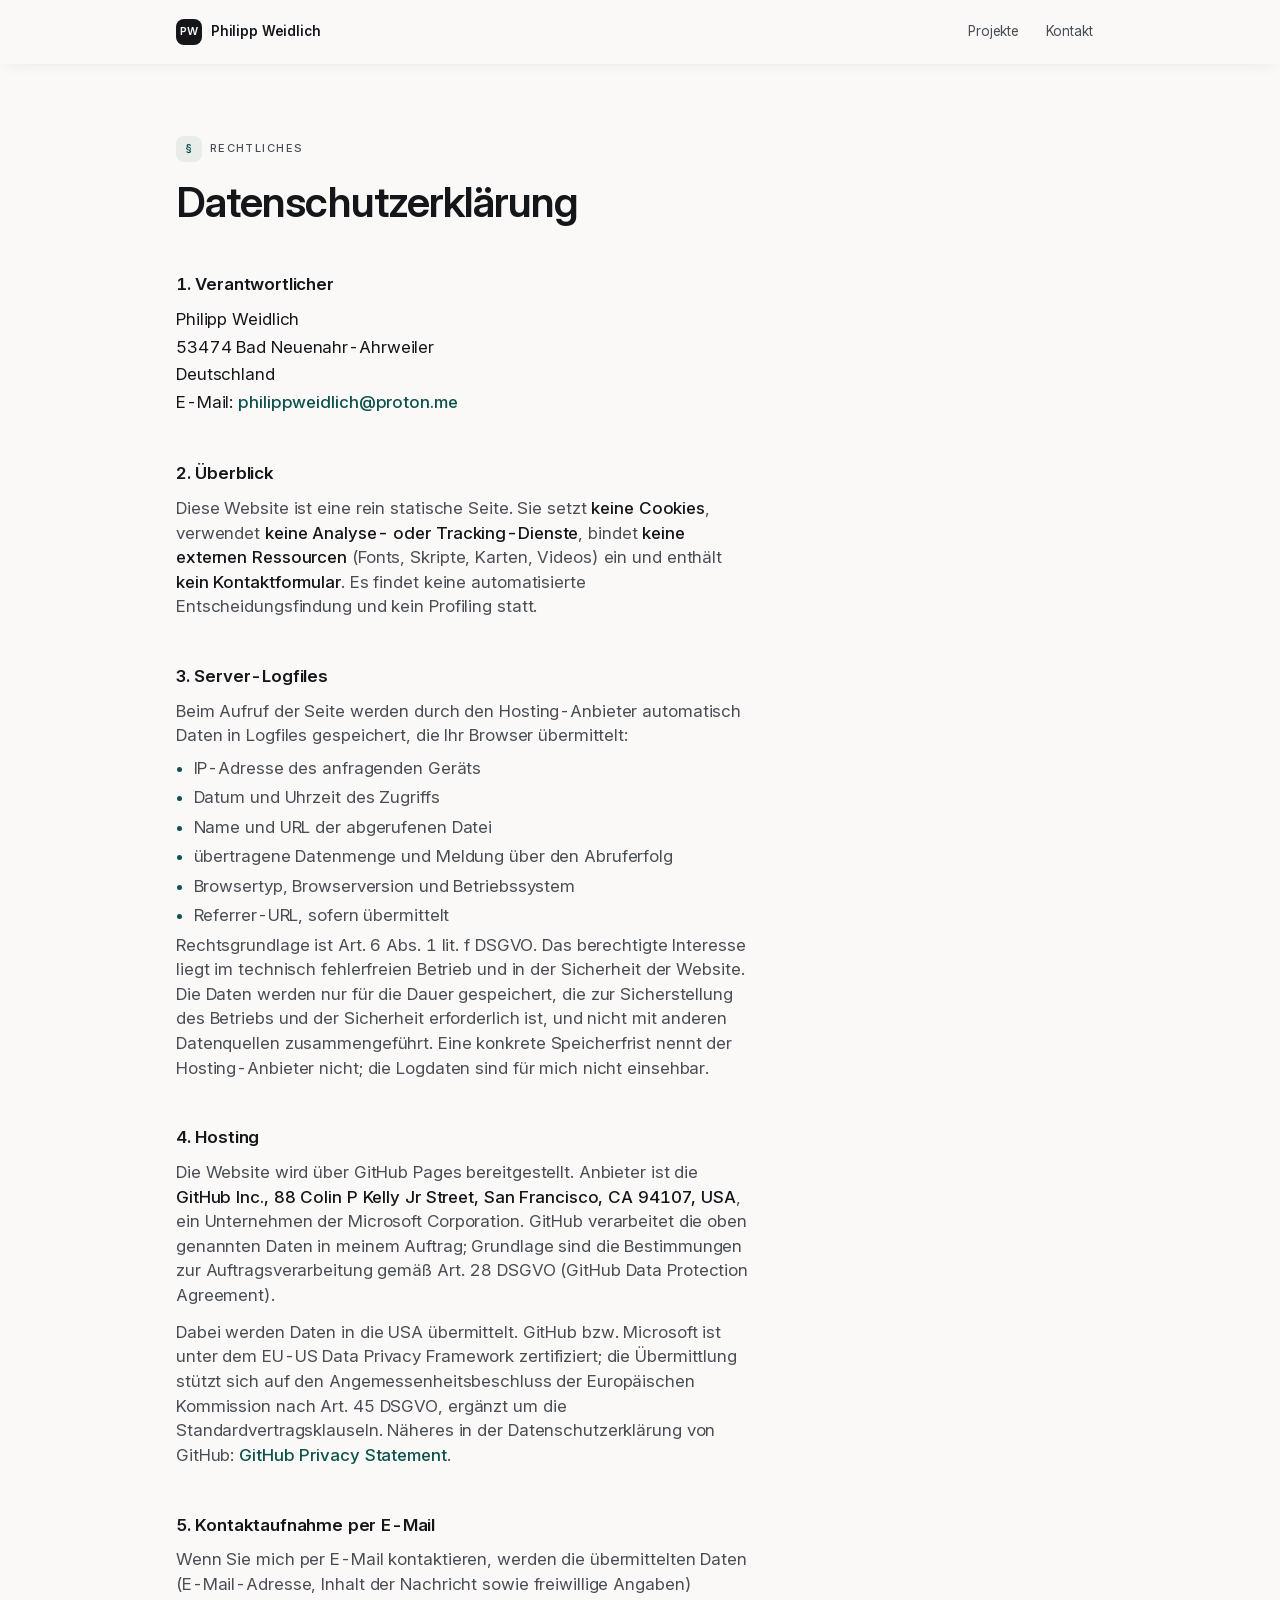
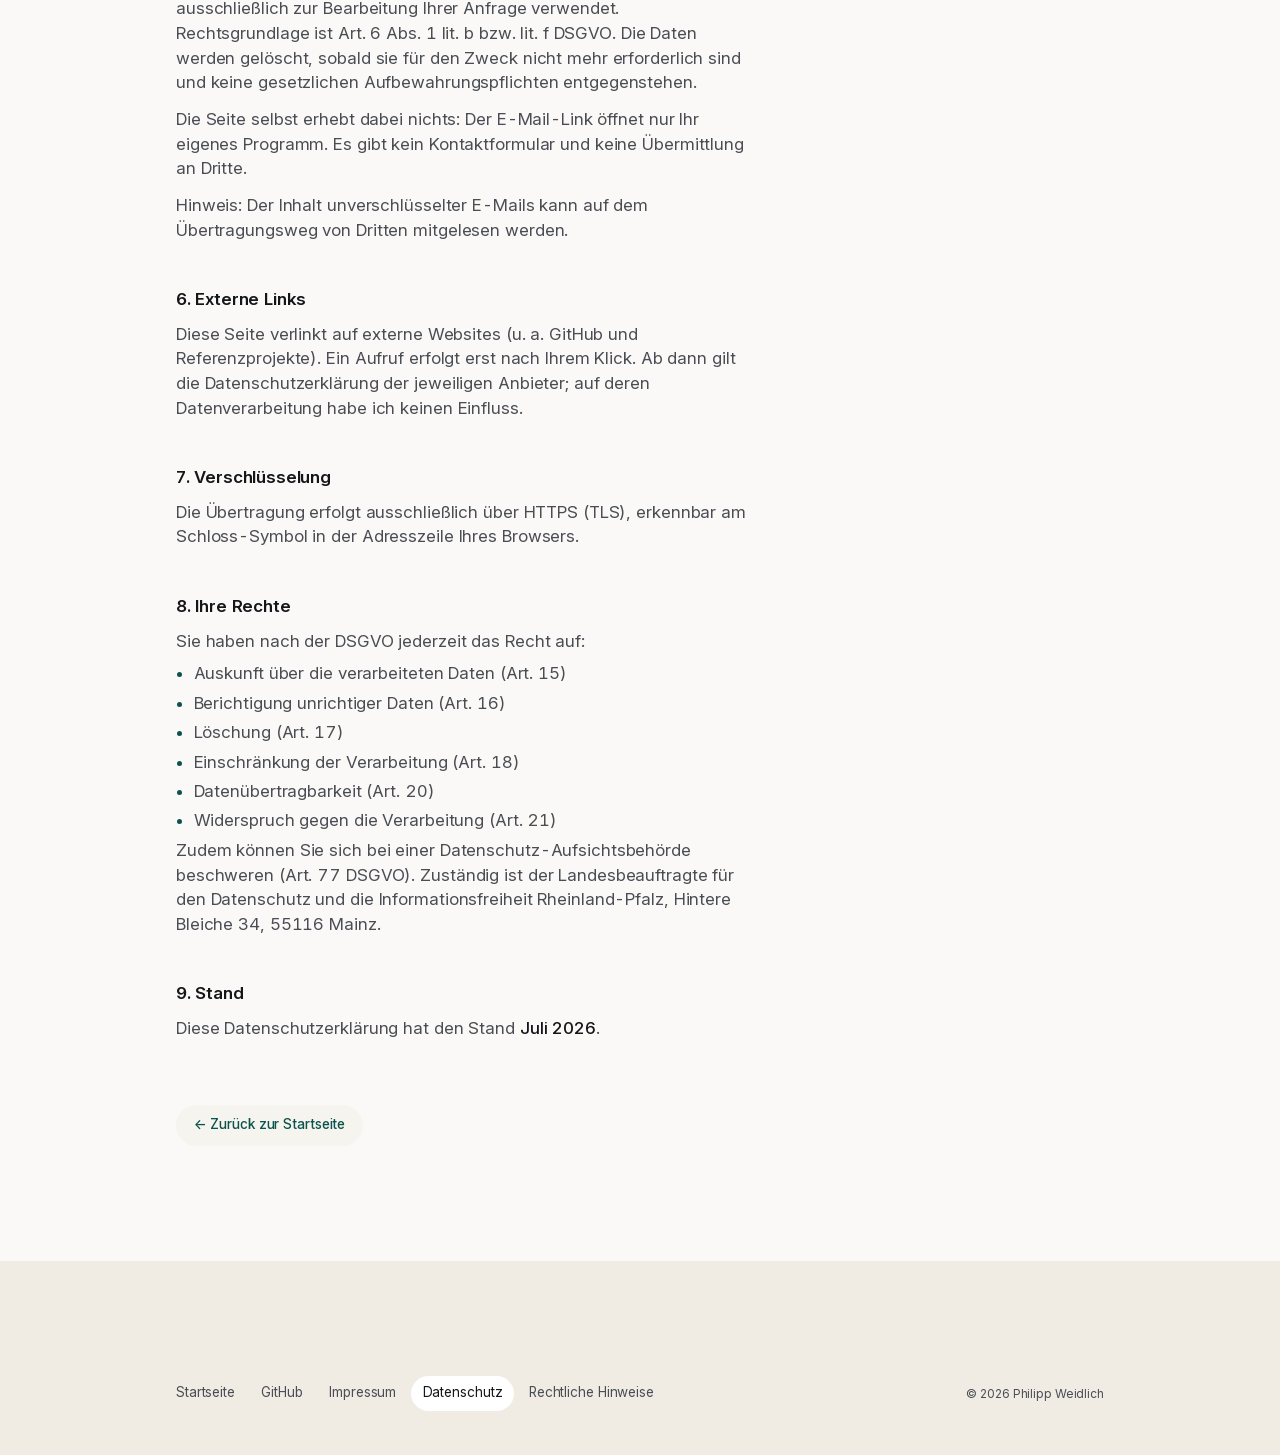
==== datenschutz.html @ 0cdb3930 "Statische Portfolio-Seite philipp-weidlich.de Einzelseite mit Hero, Ueber mich, Referenzen und eigen" ====
<!doctype html>
<html lang="de">
<head>
  <meta charset="utf-8">
  <meta name="viewport" content="width=device-width, initial-scale=1">
  <meta http-equiv="Content-Security-Policy"
        content="default-src 'self'; img-src 'self' data:; style-src 'self'; script-src 'self'; font-src 'self'; connect-src 'none'; object-src 'none'; base-uri 'none'; form-action 'none'; frame-src 'none'; upgrade-insecure-requests">
  <meta name="referrer" content="strict-origin-when-cross-origin">
  <meta name="color-scheme" content="light dark">
  <meta name="robots" content="noindex, follow">
  <meta name="theme-color" content="#faf9f7" media="(prefers-color-scheme: light)">
  <meta name="theme-color" content="#0e0f11" media="(prefers-color-scheme: dark)">
  <title>Datenschutzerklärung – Philipp Weidlich</title>
  <meta name="description" content="Datenschutzerklärung von philipp-weidlich.de – keine Cookies, keine Tracker, keine externen Dienste.">
  <link rel="canonical" href="https://philipp-weidlich.de/datenschutz.html">

  <link rel="icon" href="assets/favicon.ico" sizes="32x32">
  <link rel="icon" href="assets/favicon.svg" type="image/svg+xml">
  <link rel="apple-touch-icon" href="assets/apple-touch-icon.png">
  <link rel="manifest" href="site.webmanifest">

  <link rel="preload" href="assets/fonts/InterVariable.woff2" as="font" type="font/woff2" crossorigin>
  <link rel="stylesheet" href="css/style.css">
</head>

<body>
  <a class="skip-link" href="#inhalt">Zum Inhalt springen</a>

  <header class="site-header is-stuck">
    <div class="container site-header__inner">
      <a class="wordmark" href="index.html">
        <span class="wordmark__mark" aria-hidden="true">PW</span>
        <span>Philipp&nbsp;Weidlich</span>
      </a>
      <nav class="site-nav" aria-label="Hauptnavigation">
        <a href="index.html#projekte">Projekte</a>
        <a class="site-nav__key" href="index.html#kontakt">Kontakt</a>
      </nav>
    </div>
  </header>

  <main class="legal container" id="inhalt">
    <p class="label"><span class="label__num" aria-hidden="true">§</span>Rechtliches</p>
    <h1 class="legal__title">Datenschutzerklärung</h1>

    <div class="legal__body">

      <h2>1. Verantwortlicher</h2>
      <!-- Anschrift identisch zum Impressum halten – sonst widersprechen
           sich die beiden Seiten. -->
      <address>
        Philipp Weidlich<br>
        53474 Bad Neuenahr-Ahrweiler<br>
        Deutschland<br>
        E-Mail: <a href="mailto:philippweidlich@proton.me">philippweidlich@proton.me</a>
      </address>

      <h2>2. Überblick</h2>
      <p>
        Diese Website ist eine rein statische Seite. Sie setzt <strong>keine Cookies</strong>,
        verwendet <strong>keine Analyse- oder Tracking-Dienste</strong>, bindet
        <strong>keine externen Ressourcen</strong> (Fonts, Skripte, Karten, Videos) ein und
        enthält <strong>kein Kontaktformular</strong>. Es findet keine automatisierte
        Entscheidungsfindung und kein Profiling statt.
      </p>

      <h2>3. Server-Logfiles</h2>
      <p>
        Beim Aufruf der Seite werden durch den Hosting-Anbieter automatisch Daten in
        Logfiles gespeichert, die Ihr Browser übermittelt:
      </p>
      <ul>
        <li>IP-Adresse des anfragenden Geräts</li>
        <li>Datum und Uhrzeit des Zugriffs</li>
        <li>Name und URL der abgerufenen Datei</li>
        <li>übertragene Datenmenge und Meldung über den Abruferfolg</li>
        <li>Browsertyp, Browserversion und Betriebssystem</li>
        <li>Referrer-URL, sofern übermittelt</li>
      </ul>
      <p>
        Rechtsgrundlage ist Art. 6 Abs. 1 lit. f DSGVO. Das berechtigte Interesse liegt
        im technisch fehlerfreien Betrieb und in der Sicherheit der Website. Die Daten
        werden nur für die Dauer gespeichert, die zur Sicherstellung des Betriebs und
        der Sicherheit erforderlich ist, und nicht mit anderen Datenquellen
        zusammengeführt. Eine konkrete Speicherfrist nennt der Hosting-Anbieter nicht;
        die Logdaten sind für mich nicht einsehbar.
      </p>

      <h2>4. Hosting</h2>
      <p>
        Die Website wird über GitHub Pages bereitgestellt. Anbieter ist die
        <strong>GitHub Inc., 88 Colin P Kelly Jr Street, San Francisco, CA 94107, USA</strong>,
        ein Unternehmen der Microsoft Corporation. GitHub verarbeitet die oben genannten
        Daten in meinem Auftrag; Grundlage sind die Bestimmungen zur Auftragsverarbeitung
        gemäß Art. 28 DSGVO (GitHub Data Protection Agreement).
      </p>
      <p>
        Dabei werden Daten in die USA übermittelt. GitHub bzw. Microsoft ist unter dem
        EU-US Data Privacy Framework zertifiziert; die Übermittlung stützt sich auf den
        Angemessenheitsbeschluss der Europäischen Kommission nach Art. 45 DSGVO, ergänzt
        um die Standardvertragsklauseln. Näheres in der Datenschutzerklärung von GitHub:
        <a href="https://docs.github.com/site-policy/privacy-policies/github-general-privacy-statement" target="_blank" rel="noopener noreferrer">GitHub Privacy Statement</a>.
      </p>

      <h2>5. Kontaktaufnahme per E-Mail</h2>
      <p>
        Wenn Sie mich per E-Mail kontaktieren, werden die übermittelten Daten
        (E-Mail-Adresse, Inhalt der Nachricht sowie freiwillige Angaben)
        ausschließlich zur Bearbeitung Ihrer Anfrage verwendet. Rechtsgrundlage
        ist Art. 6 Abs. 1 lit. b bzw. lit. f DSGVO. Die Daten werden gelöscht,
        sobald sie für den Zweck nicht mehr erforderlich sind und keine
        gesetzlichen Aufbewahrungspflichten entgegenstehen.
      </p>
      <p>
        Die Seite selbst erhebt dabei nichts: Der E-Mail-Link öffnet nur Ihr
        eigenes Programm. Es gibt kein Kontaktformular und keine Übermittlung
        an Dritte.
      </p>
      <p>
        Hinweis: Der Inhalt unverschlüsselter E-Mails kann auf dem Übertragungsweg
        von Dritten mitgelesen werden.
      </p>

      <h2>6. Externe Links</h2>
      <p>
        Diese Seite verlinkt auf externe Websites (u. a. GitHub und Referenzprojekte).
        Ein Aufruf erfolgt erst nach Ihrem Klick. Ab dann gilt die Datenschutzerklärung
        der jeweiligen Anbieter; auf deren Datenverarbeitung habe ich keinen Einfluss.
      </p>

      <h2>7. Verschlüsselung</h2>
      <p>
        Die Übertragung erfolgt ausschließlich über HTTPS (TLS), erkennbar am
        Schloss-Symbol in der Adresszeile Ihres Browsers.
      </p>

      <h2>8. Ihre Rechte</h2>
      <p>Sie haben nach der DSGVO jederzeit das Recht auf:</p>
      <ul>
        <li>Auskunft über die verarbeiteten Daten (Art. 15)</li>
        <li>Berichtigung unrichtiger Daten (Art. 16)</li>
        <li>Löschung (Art. 17)</li>
        <li>Einschränkung der Verarbeitung (Art. 18)</li>
        <li>Datenübertragbarkeit (Art. 20)</li>
        <li>Widerspruch gegen die Verarbeitung (Art. 21)</li>
      </ul>
      <p>
        Zudem können Sie sich bei einer Datenschutz-Aufsichtsbehörde beschweren
        (Art. 77 DSGVO). Zuständig ist der Landesbeauftragte für den Datenschutz
        und die Informationsfreiheit Rheinland-Pfalz, Hintere Bleiche 34,
        55116 Mainz.
      </p>

      <h2>9. Stand</h2>
      <!-- Bei inhaltlichen Änderungen dieser Erklärung mit aktualisieren. -->
      <p>Diese Datenschutzerklärung hat den Stand <strong>Juli 2026</strong>.</p>

      <a class="back-link" href="index.html">&larr; Zurück zur Startseite</a>
    </div>
  </main>

  <footer class="site-footer">
    <div class="container site-footer__inner">
      <div class="site-footer__bottom">
        <nav class="site-footer__links" aria-label="Footer-Navigation">
          <a href="index.html">Startseite</a>
          <a href="https://github.com/philippweidlich" target="_blank" rel="noopener noreferrer">
            GitHub<span class="vh"> (öffnet in neuem Tab)</span>
          </a>
          <a href="impressum.html">Impressum</a>
          <a href="datenschutz.html" aria-current="page">Datenschutz</a>
          <a href="rechtliche-hinweise.html">Rechtliche Hinweise</a>
        </nav>
        <p class="site-footer__legal">© <span data-year>2026</span> Philipp Weidlich</p>
      </div>
    </div>
  </footer>

  <script src="js/main.js" defer></script>
</body>
</html>
---- css/style.css ----
/* ============================================================
   Philipp Weidlich – philipp-weidlich.de
   Statisches Stylesheet, mobile-first, keine externen Quellen.

   Gestaltungsprinzip: STRUKTUR ÜBER FLÄCHEN.
   Keine Trennlinien, keine Rahmen. Gliederung entsteht durch
   sanft abgesetzte Flächen, weiche Schatten und Weißraum.
   Der Akzentton wird nur punktuell gesetzt.

   Ausnahme: Fokus-Ringe. Die sind Barrierefreiheit, keine Deko.

   Aufbau: 1 Schrift · 2 Tokens · 3 Reset · 4 Raster · 5 Typo
           6 Komponenten · 7 Sektionen · 8 Hero-Varianten
           9 Animation · 10 Rechtstexte · 11 A11y/Druck
   ============================================================ */


/* --- 1 Schrift ------------------------------------------------ */

/* Variable Schrift, selbst gehostet (kein CDN, kein Tracking).
   Fehlt die Datei, greift lautlos der Fallback unten.
   Lizenz: assets/fonts/LICENSE-Inter.txt (SIL OFL 1.1) */
@font-face {
  font-family: "Site Sans";
  src: url("../assets/fonts/InterVariable.woff2") format("woff2");
  font-weight: 100 900;
  font-style: normal;
  font-display: swap;
}

/* Metrisch angeglichener Fallback – verhindert den Layout-Sprung (CLS)
   in den Millisekunden, bevor die Webfont-Datei da ist.

   Die drei Override-Werte entsprechen den Inter-Metriken und halten die
   Zeilenhöhe konstant; sie allein beseitigen die vertikale Verschiebung.
   size-adjust wirkt nur auf die Breite: 105.5 % bringt Segoe UI auf
   Inters Laufweite (gemessen: 0,2 % Restabweichung), damit der Text beim
   Wechsel nicht anders umbricht.

   Bei einem Schriftwechsel neu ausmessen, nicht schätzen. */
@font-face {
  font-family: "Site Sans Fallback";
  src: local("Segoe UI"), local("Helvetica Neue"), local("Arial"), local("Roboto");
  size-adjust: 105.5%;
  ascent-override: 96.9%;
  descent-override: 24.1%;
  line-gap-override: 0%;
}


/* --- 2 Design-Tokens ----------------------------------------- */
:root {
  /* Flächen-Staffelung: von der Seite (hell) über das Band (getönt)
     bis zur Karte (weiß). Diese drei Ebenen ersetzen alle Linien. */
  --bg:        #faf9f7;          /* Seite                        */
  --bg-panel:  #f3f0ea;          /* abgesetztes Band (Sektion)   */
  --bg-footer: #f0ece4;          /* Footer – eine Stufe tiefer   */
  --bg-tile:   #f6f4ef;          /* Kachel auf heller Seite      */
  --bg-elev:   #ffffff;          /* Karte, oberste Ebene         */

  /* Tönung der hervorgehobenen Karte. Bewusst schwächer als
     --accent-soft: auf der Karte steht Fließtext, der >= 7:1 halten muss. */
  --tint-current: rgba(13, 82, 76, 0.06);

  --text:       #14161a;
  --text-muted: #4a4e54;         /* >= 7:1 auf allen vier Flächen (AAA) */

  /* Der eine Akzentton – gedecktes Petrol, in genau vier Rollen:
     Nummern-Chips · Rollen-Labels · Hover · Fokus */
  /* 7 % Tönung ist der stärkste Wert, bei dem Akzenttext auf der
     getönten Fläche noch >= 7:1 erreicht (AAA). Nicht erhöhen. */
  --accent:      #0d524c;
  --accent-soft: rgba(13, 82, 76, 0.07);

  /* Weiche, tief ansetzende Schatten – sie übernehmen die Abgrenzung,
     die vorher Rahmen geleistet haben. */
  --shadow-card: 0 1px 2px rgba(20, 22, 26, 0.035),
                 0 8px 20px -12px rgba(20, 22, 26, 0.10);
  --shadow-lift: 0 2px 4px rgba(20, 22, 26, 0.04),
                 0 18px 38px -18px rgba(20, 22, 26, 0.18);
  --shadow-soft: 0 1px 2px rgba(20, 22, 26, 0.03);
  /* Im Dunkelmodus tragen Schatten nicht – dort definiert ein
     unsichtbar leiser Innenring die Kante. Wird unten gesetzt. */
  --edge: 0 0 0 0 transparent;

  /* Schrift */
  --font-sans: "Site Sans", "Site Sans Fallback", ui-sans-serif, system-ui,
               -apple-system, "Segoe UI", Roboto, Helvetica, Arial, sans-serif;

  /* Typo-Skala – modular (~1.25), Display per clamp() flüssig */
  --fs-2xs:  0.6875rem;
  --fs-xs:   0.75rem;
  --fs-sm:   0.8438rem;
  --fs-base: clamp(1rem, 0.97rem + 0.14vw, 1.0625rem);
  --fs-md:   clamp(1.0625rem, 1.02rem + 0.22vw, 1.1875rem);
  --fs-lg:   clamp(1.1875rem, 1.12rem + 0.34vw, 1.375rem);
  --fs-xl:   clamp(1.375rem, 1.24rem + 0.68vw, 1.75rem);
  --fs-2xl:  clamp(1.75rem, 1.44rem + 1.55vw, 2.625rem);
  --fs-3xl:  clamp(2.5rem, 1.42rem + 5.4vw, 5rem);

  /* Zeilenhöhen – je größer der Grad, desto enger */
  --lh-display: 1.0;
  --lh-title:   1.16;
  --lh-lead:    1.45;
  --lh-body:    1.62;
  --lh-tight:   1.4;

  /* Laufweite – optischer Ausgleich für große Grade */
  --ls-display: -0.035em;
  --ls-title:   -0.022em;
  --ls-label:    0.13em;

  /* Abstandsskala (4px-Raster) */
  --space-1: 0.25rem;
  --space-2: 0.5rem;
  --space-3: 0.75rem;
  --space-4: 1rem;
  --space-5: 1.5rem;
  --space-6: 2rem;
  --space-7: 2.75rem;
  --space-8: 4rem;
  --space-9: 6rem;

  /* Raster */
  --measure: 64rem;
  --measure-text: 36rem;
  --gutter: clamp(1.25rem, 4.5vw, 3rem);
  --rail: 9.5rem;
  --section-gap: clamp(4rem, 9vw, 7.5rem);
  --radius-sm: 8px;
  --radius: 12px;
  --radius-lg: 18px;

  /* Bewegung – eine Kurve für alles */
  --ease: cubic-bezier(0.22, 0.7, 0.2, 1);
  --dur-fast: 0.18s;
  --dur: 0.28s;
  --dur-slow: 0.7s;
}

/* Dunkelmodus: gleiche Flächen-Logik, nur invertiert gestaffelt.
   Statt Schatten definiert ein sehr leiser Innenring die Kanten –
   Schatten sind auf dunklem Grund praktisch unsichtbar. */
@media (prefers-color-scheme: dark) {
  :root {
    --bg:        #0e0f11;
    --bg-panel:  #14161a;
    --bg-footer: #181b1f;
    --bg-tile:   #171a1e;
    --bg-elev:   #1a1d21;

    /* Im Dunkelmodus hellt die Tönung die Karte auf, statt sie
       abzudunkeln. Gemessenes Maximum für 7:1 beim gedämpften Text
       sind 3 % – die Karte bleibt sichtbar abgesetzt. Nicht erhöhen. */
    --tint-current: rgba(116, 214, 202, 0.03);

    --text:       #eceae5;
    --text-muted: #a9adb3;

    --accent:      #74d6ca;
    --accent-soft: rgba(116, 214, 202, 0.12);

    --edge: inset 0 0 0 1px rgba(255, 255, 255, 0.045);
    --shadow-card: var(--edge);
    --shadow-lift: var(--edge), 0 20px 44px -20px rgba(0, 0, 0, 0.75);
    --shadow-soft: none;
  }
}


/* --- 3 Reset / Basis ----------------------------------------- */
*, *::before, *::after { box-sizing: border-box; }

html {
  -webkit-text-size-adjust: 100%;
  scroll-behavior: smooth;
  scroll-padding-top: 5.5rem;
}

body {
  margin: 0;
  background: var(--bg);
  color: var(--text);
  font-family: var(--font-sans);
  font-size: var(--fs-base);
  line-height: var(--lh-body);
  font-weight: 400;
  letter-spacing: -0.006em;
  font-synthesis-weight: none;
  -webkit-font-smoothing: antialiased;
  text-rendering: optimizeLegibility;
  font-variant-numeric: tabular-nums;
}

img, svg { max-width: 100%; height: auto; }
ul, dl, dd { margin: 0; padding: 0; }
ul { list-style: none; }
p { margin: 0; }
::selection { background: var(--accent-soft); }

/* Links tragen keine Unterstreichung mehr – ihre Erkennbarkeit
   kommt aus Position, Gewicht und Hover-Fläche. */
a {
  color: inherit;
  text-decoration: none;
  transition: color var(--dur-fast) var(--ease),
              background-color var(--dur-fast) var(--ease);
}

/* Fokus: bleibt ein Ring. Barrierefreiheit vor Optik. */
:focus-visible {
  outline: 2px solid var(--accent);
  outline-offset: 3px;
  border-radius: 6px;
}
:focus:not(:focus-visible) { outline: none; }

/* Nur für Screenreader */
.vh {
  position: absolute;
  width: 1px; height: 1px;
  margin: -1px; padding: 0;
  overflow: hidden;
  clip-path: inset(50%);
  white-space: nowrap;
  border: 0;
}

.skip-link {
  position: absolute;
  left: var(--space-3);
  top: -4rem;
  z-index: 100;
  padding: 0.65rem 1.1rem;
  background: var(--text);
  color: var(--bg);
  border-radius: var(--radius-sm);
  font-size: var(--fs-sm);
  font-weight: 500;
  transition: top var(--dur) var(--ease);
}
.skip-link:focus-visible { top: var(--space-3); }


/* --- 4 Raster ------------------------------------------------ */
.container {
  width: 100%;
  max-width: var(--measure);
  margin-inline: auto;
  padding-inline: var(--gutter);
}

.section {
  position: relative;
  padding-block: var(--section-gap);
}

/* Abgesetztes Band: übernimmt die Gliederung, die vorher die
   Trennlinien geleistet haben. Wechselt sich mit der Seitenfläche ab. */
.section--panel { background: var(--bg-panel); }

/* Messpunkt für die Kopfzeile (js/main.js) – ohne Layout-Einfluss */
#top-sentinel {
  position: absolute;
  top: 0; left: 0;
  width: 1px; height: 1px;
}


/* --- 5 Typografie -------------------------------------------- */

/* Labels: gesperrte Versalien, klein, ruhig */
.label {
  display: flex;
  align-items: center;
  gap: 0.7em;
  margin: 0;
  font-size: var(--fs-2xs);
  font-weight: 500;
  line-height: var(--lh-tight);
  letter-spacing: var(--ls-label);
  text-transform: uppercase;
  color: var(--text-muted);
}

/* Sektionsnummer als kleine getönte Kachel statt Linie/Ziffer */
.label__num {
  display: grid;
  place-items: center;
  flex: none;
  width: 1.625rem;
  height: 1.625rem;
  border-radius: var(--radius-sm);
  background: var(--accent-soft);
  color: var(--accent);
  font-size: var(--fs-2xs);
  font-weight: 600;
  letter-spacing: 0.02em;
  font-feature-settings: "tnum" 1;
}

/* Sektionskopf: Nummernspur links, Titel rechts (ab Desktop) */
.section__head {
  display: grid;
  gap: var(--space-4);
  margin-bottom: var(--space-7);
}
@media (min-width: 60rem) {
  .section__head {
    grid-template-columns: var(--rail) minmax(0, 1fr);
    gap: 0 var(--space-6);
    align-items: start;
  }
  /* Nummer über den Text statt daneben: in der schmalen Spur bliebe
     sonst zu wenig Platz und längere Labels brechen mitten im Wort um. */
  .section__head .label {
    grid-row: span 2;
    flex-direction: column;
    align-items: flex-start;
    gap: 0.7rem;
    padding-top: 0.3rem;
  }
}

.section__title {
  margin: 0;
  max-width: 32ch;
  font-size: var(--fs-2xl);
  font-weight: 600;
  line-height: var(--lh-title);
  letter-spacing: var(--ls-title);
  text-wrap: balance;
}

.section__intro {
  margin-top: var(--space-4);
  max-width: var(--measure-text);
  color: var(--text-muted);
  font-size: var(--fs-base);
  line-height: var(--lh-lead);
}

/* Inhalt richtet sich ab Desktop an der Titelspalte aus */
.section__body { max-width: var(--measure-text); }
@media (min-width: 60rem) {
  .section__body { margin-left: calc(var(--rail) + var(--space-6)); }
  /* wide: an der Titelspalte ausgerichtet, aber ohne Lesebreite */
  .section__body--wide { max-width: none; }
  /* full: volle Containerbreite – für Kachel- und Kartenraster,
     damit drei bzw. vier Elemente sauber in eine Reihe passen */
  .section__body--full { max-width: none; margin-left: 0; }
}
.section__body + .section__body { margin-top: var(--space-6); }

/* Fließtext */
.prose p {
  color: var(--text-muted);
  font-size: var(--fs-md);
  line-height: var(--lh-lead);
  text-wrap: pretty;
}
.prose p + p { margin-top: var(--space-4); }
.prose strong { color: var(--text); font-weight: 500; }

/* Link mitten im Fließtext. Farbe allein reicht zur Erkennbarkeit nicht
   aus (WCAG 1.4.1) – statt einer Unterstreichung markiert ihn hier eine
   leicht getönte Fläche. Passt zur Flächen-Logik und ist eindeutig. */
.textlink {
  padding: 0.08em 0.34em;
  margin-inline: -0.06em;
  border-radius: 5px;
  background: var(--accent-soft);
  color: var(--accent);
  font-weight: 500;
  transition: background-color var(--dur-fast) var(--ease);
}
.textlink:hover { background: var(--bg-tile); }

/* Externe-Link-Pfeil */
.icon {
  width: 0.7em;
  height: 0.7em;
  flex: none;
  margin-left: 0.45em;
  opacity: 0.5;
  transition: opacity var(--dur) var(--ease), transform var(--dur) var(--ease);
}


/* --- 6 Komponenten ------------------------------------------- */

/* 6.1 Kopfzeile – kein Rahmen, nur ein weicher Schatten beim Scrollen */
.site-header {
  position: sticky;
  top: 0;
  z-index: 50;
  background: var(--bg);                                    /* Fallback */
  background: color-mix(in srgb, var(--bg) 84%, transparent);
  backdrop-filter: saturate(150%) blur(12px);
  transition: box-shadow var(--dur) var(--ease),
              background-color var(--dur) var(--ease);
}
.site-header.is-stuck {
  background: color-mix(in srgb, var(--bg) 92%, transparent);
  box-shadow: 0 1px 20px -8px rgba(20, 22, 26, 0.16);
}
@media (prefers-color-scheme: dark) {
  .site-header.is-stuck { box-shadow: 0 8px 24px -16px rgba(0, 0, 0, 0.9); }
}

.site-header__inner {
  display: flex;
  align-items: center;
  justify-content: space-between;
  gap: var(--space-5);
  min-height: 4rem;
}

.wordmark {
  display: inline-flex;
  align-items: center;
  gap: 0.55rem;
  font-size: var(--fs-sm);
  font-weight: 600;
  letter-spacing: -0.01em;
}
/* Monogramm als gefüllte Kachel (vorher: Rahmen) */
.wordmark__mark {
  display: grid;
  place-items: center;
  width: 1.625rem;
  height: 1.625rem;
  border-radius: var(--radius-sm);
  background: var(--text);
  color: var(--bg);
  font-size: var(--fs-2xs);
  font-weight: 600;
  letter-spacing: 0.02em;
  transition: background-color var(--dur) var(--ease);
}
.wordmark:hover .wordmark__mark { background: var(--accent); }

.site-nav {
  display: flex;
  align-items: center;
  gap: var(--space-1);
  font-size: var(--fs-sm);
  color: var(--text-muted);
}
/* Hover ist eine weiche Fläche, keine Unterstreichung */
.site-nav a {
  padding: 0.4rem 0.7rem;
  border-radius: 999px;
}
.site-nav a:hover { color: var(--text); background: var(--bg-tile); }

/* Sehr schmale Displays: nur der wichtigste Link bleibt (kein Burger-JS) */
@media (max-width: 26rem) {
  .site-nav a:not(.site-nav__key) { display: none; }
  .site-nav a.site-nav__key { background: var(--bg-tile); color: var(--text); }
}

/* 6.2 Buttons – beide gefüllt, keine Konturen */
.btn {
  display: inline-flex;
  align-items: center;
  gap: 0.5rem;
  min-height: 2.875rem;                  /* >= 44px Touch-Ziel */
  padding: 0.7rem 1.4rem;
  border: 0;
  border-radius: 999px;
  font-size: var(--fs-sm);
  font-weight: 500;
  letter-spacing: 0.004em;
  white-space: nowrap;
  transition: background-color var(--dur) var(--ease),
              color var(--dur) var(--ease),
              box-shadow var(--dur) var(--ease),
              transform var(--dur) var(--ease);
}
.btn .icon { margin-left: 0; opacity: 0.55; }
.btn:hover .icon { opacity: 0.9; transform: translate(1px, -1px); }

.btn--primary {
  background: var(--text);
  color: var(--bg);
  box-shadow: var(--shadow-card);
}
.btn--primary:hover { background: var(--accent); box-shadow: var(--shadow-lift); }

.btn--ghost {
  background: var(--bg-tile);
  color: var(--text);
  box-shadow: var(--shadow-soft);
}
/* Hover geht auf eine TIEFERE neutrale Fläche – eine Akzenttönung
   würde heller wirken als der Ruhezustand. */
.btn--ghost:hover { background: var(--bg-panel); color: var(--accent); }

/* Auf getönten Bändern braucht der leise Button mehr Substanz */
.section--panel .btn--ghost,
.site-footer .btn--ghost { background: var(--bg-elev); }
.section--panel .btn--ghost:hover,
.site-footer .btn--ghost:hover { background: var(--bg-tile); }

@media (prefers-reduced-motion: no-preference) {
  .btn:hover { transform: translateY(-1px); }
}

/* 6.3 Karten – reine Flächen, Abgrenzung über Schatten */
/* Spaltenzahl bewusst explizit statt auto-fit: bei drei Karten würde
   auto-fit je nach Breite eine angebrochene Reihe (2+1) erzeugen. */
.cards {
  display: grid;
  gap: var(--space-4);
  grid-template-columns: 1fr;
}
@media (min-width: 34rem) { .cards { grid-template-columns: repeat(2, minmax(0, 1fr)); } }
@media (min-width: 52rem) { .cards { grid-template-columns: repeat(3, minmax(0, 1fr)); } }

/* Angebrochene letzte Reihe vermeiden – das Raster passt sich der
   Kartenzahl an, damit später hinzugefügte Karten nicht auffallen.

   Zwei Spalten: steht die letzte Karte allein (ungerade Anzahl),
   nimmt sie die volle Breite. Gilt für 3, 5, 7 … Karten. */
@media (min-width: 34rem) and (max-width: 51.999rem) {
  .cards > .card:last-child:nth-child(odd) { grid-column: 1 / -1; }
}

/* Drei Spalten: bei genau vier Karten wäre die Reihe 3+1 – dann lieber
   2x2. :has() zählt hier die Karten; fehlt die Unterstützung, bleibt es
   bei drei Spalten (unschön, aber nicht kaputt). */
@media (min-width: 52rem) {
  .cards:has(> .card:nth-child(4):last-child) {
    grid-template-columns: repeat(2, minmax(0, 1fr));
  }
  /* Fünf Karten: die letzte füllt die Restbreite der zweiten Reihe */
  .cards:has(> .card:nth-child(5):last-child) > .card:last-child {
    grid-column: span 2;
  }
}

/* Referenzen-Raster: die hervorgehobene Karte steht oben allein über
   die volle Breite, darunter laufen immer zwei pro Reihe.
   Wächst mit jeder weiteren Karte, ohne dass hier etwas anzupassen ist. */
.cards--featured { grid-template-columns: 1fr; }
@media (min-width: 34rem) {
  .cards--featured { grid-template-columns: repeat(2, minmax(0, 1fr)); }
  .cards--featured > .card--current { grid-column: 1 / -1; }
  /* Bleibt unten eine Karte allein übrig, nimmt sie die volle Breite.
     Geprüft wird "gerade", weil die erste Karte eine ganze Reihe belegt. */
  .cards--featured > .card:last-child:nth-child(even) { grid-column: 1 / -1; }
}
/* Auch auf breiten Displays bei zwei Spalten bleiben – nicht drei.
   Die Zähl-Regeln des allgemeinen Rasters werden hier bewusst
   zurückgenommen: sie gehen von einer Reihe ohne Vollbreiten-Karte aus
   und würden die letzte Karte fälschlich alleine stellen. */
@media (min-width: 52rem) {
  .cards--featured,
  .cards--featured:has(> .card:nth-child(4):last-child) {
    grid-template-columns: repeat(2, minmax(0, 1fr));
  }
  .cards--featured:has(> .card:nth-child(5):last-child) > .card:last-child {
    grid-column: auto;
  }
}
.cards--single,
.cards--single:is(.cards) { grid-template-columns: 1fr; }

.card {
  position: relative;
  display: flex;
  flex-direction: column;
  gap: var(--space-3);
  padding: clamp(1.4rem, 2.6vw, 2rem);
  background: var(--bg-elev);
  border-radius: var(--radius-lg);
  box-shadow: var(--shadow-card);
  transition: box-shadow var(--dur) var(--ease),
              transform var(--dur) var(--ease),
              background-color var(--dur) var(--ease);
}
.card:hover, .card:focus-within { box-shadow: var(--shadow-lift); }

@media (prefers-reduced-motion: no-preference) {
  .card:hover, .card:focus-within { transform: translateY(-3px); }
}

/* Einzelne Karte: nimmt die volle Breite des Blocks, damit die Sektion
   nicht schmaler wirkt als das Referenzen-Raster darüber. */
.card--feature { max-width: none; }

/* Hervorgehobene Karte (aktueller Arbeitsplatz): liegt dauerhaft eine
   Stufe weiter vorn und ist leicht getönt – ohne laute Farbe. */
.card--current {
  background: var(--bg-elev);
  box-shadow: var(--shadow-lift);
}
.card--current::before {
  content: "";
  position: absolute;
  inset: 0;
  background: var(--tint-current);
  pointer-events: none;
}
.card--current > * { position: relative; }

.card__label {
  display: flex;
  align-items: center;
  gap: 0.5em;
  font-size: var(--fs-2xs);
  font-weight: 600;
  letter-spacing: var(--ls-label);
  text-transform: uppercase;
  color: var(--accent);
}
.card__label .sep { opacity: 0.45; }

.card__title {
  margin: 0;
  font-size: var(--fs-lg);
  font-weight: 600;
  line-height: var(--lh-title);
  letter-spacing: var(--ls-title);
}
.card__title a { display: inline-flex; align-items: center; }
/* Ganze Karte klickbar – ohne verschachtelte Links (a11y-sicher) */
.card__title a::after {
  content: "";
  position: absolute;
  inset: 0;
  border-radius: inherit;
}
.card:hover .card__title a { color: var(--accent); }
.card:hover .icon { opacity: 0.95; transform: translate(1px, -1px); }

.card__text {
  color: var(--text-muted);
  font-size: var(--fs-base);
  line-height: var(--lh-lead);
  text-wrap: pretty;
}

/* Tags: gefüllte Pillen ohne Kontur */
.tags {
  display: flex;
  flex-wrap: wrap;
  gap: 0.35rem;
  margin-top: auto;
  padding-top: var(--space-3);
}
.tags li {
  padding: 0.25rem 0.65rem;
  border-radius: 999px;
  background: var(--bg-tile);
  font-size: var(--fs-xs);
  line-height: 1.5;
  color: var(--text-muted);
}
/* Auf weißen Karten in einem getönten Band bleibt die Pille sichtbar */
.section--panel .tags li { background: var(--bg-panel); }

/* 6.4 Schwerpunkte als Kacheln */
/* Vier Schwerpunkte -> 2x2 ab Tablet, damit keine Reihe anbricht */
.facts {
  display: grid;
  gap: var(--space-3);
  grid-template-columns: 1fr;
}
@media (min-width: 40rem) {
  .facts { grid-template-columns: repeat(2, minmax(0, 1fr)); }
  /* Ungerade Anzahl: die letzte Kachel nimmt die volle Breite,
     statt allein in der Reihe zu stehen. */
  .facts__row:last-child:nth-child(odd) { grid-column: 1 / -1; }
}
.facts__row {
  display: flex;
  flex-direction: column;
  gap: 0.3rem;
  padding: var(--space-5);
  border-radius: var(--radius);
  background: var(--bg-tile);
  transition: background-color var(--dur) var(--ease);
}
/* Auf getönten Bändern eine Stufe heller, damit die Kachel liest */
.section--panel .facts__row { background: var(--bg-elev); }

.facts dt {
  font-size: var(--fs-sm);
  font-weight: 600;
  line-height: var(--lh-tight);
  letter-spacing: -0.008em;
}
.facts dd {
  color: var(--text-muted);
  font-size: var(--fs-base);
  line-height: var(--lh-lead);
  text-wrap: pretty;
}

/* 6.5 Meta-Kacheln (Hero-Fuß) */
/* Drei Meta-Kacheln: gestapelt oder alle drei nebeneinander, nie 2+1 */
.meta-row {
  display: grid;
  gap: var(--space-2);
  grid-template-columns: 1fr;
}
@media (min-width: 34rem) { .meta-row { grid-template-columns: repeat(3, minmax(0, 1fr)); } }
.meta-row > li {
  display: flex;
  flex-direction: column;
  gap: 0.2rem;
  padding: var(--space-4) var(--space-5);
  border-radius: var(--radius);
  background: var(--bg-tile);
}
.meta-row__k {
  font-size: var(--fs-2xs);
  font-weight: 500;
  letter-spacing: var(--ls-label);
  text-transform: uppercase;
  color: var(--text-muted);
}
.meta-row__v {
  display: flex;
  align-items: center;
  gap: 0.45rem;
  font-size: var(--fs-sm);
  font-weight: 500;
}


/* --- 7 Sektionen --------------------------------------------- */

/* 7.1 Hero */
.hero {
  position: relative;
  display: flex;
  align-items: center;
  min-height: min(88svh, 44rem);
  padding-block: clamp(3.5rem, 11vw, 6.5rem) var(--space-8);
  overflow: hidden;
}
/* Sehr weicher Akzent-Hauch – Fläche, keine Kontur */
.hero::before {
  content: "";
  position: absolute;
  inset: -30% -20% auto -20%;
  height: 85%;
  background: radial-gradient(52% 100% at 72% 0%, var(--accent-soft), transparent 72%);
  pointer-events: none;
}
.hero__inner {
  position: relative;
  display: flex;
  flex-direction: column;
  align-items: flex-start;
  width: 100%;
}

.hero__name {
  order: 2;
  margin: 0;
  font-size: var(--fs-3xl);
  font-weight: 600;
  line-height: var(--lh-display);
  letter-spacing: var(--ls-display);
}

.hero__role {
  order: 3;
  margin-top: var(--space-4);
  max-width: 30ch;
  font-size: var(--fs-xl);
  font-weight: 450;
  line-height: var(--lh-title);
  letter-spacing: var(--ls-title);
  text-wrap: balance;
}
.hero__role .sep { color: var(--accent); padding-inline: 0.1em; }

.hero__lead {
  order: 4;
  margin-top: var(--space-4);
  max-width: 44ch;
  color: var(--text-muted);
  font-size: var(--fs-md);
  line-height: var(--lh-lead);
  text-wrap: pretty;
}

.hero__actions {
  order: 5;
  display: flex;
  flex-wrap: wrap;
  gap: var(--space-3);
  margin-top: var(--space-7);
}

.hero__meta { order: 6; width: 100%; margin-top: var(--space-8); }

/* 7.2 Footer – eigenes, etwas tieferes Band */
.site-footer {
  position: relative;
  /* Eigener, tieferer Ton – so bleibt der Footer auch dann abgesetzt,
     wenn die Sektion darüber bereits ein Band ist. */
  background: var(--bg-footer);
  padding-block: var(--section-gap) var(--space-7);
}
.site-footer__inner { display: grid; gap: var(--space-8); }

.site-footer__cta { max-width: var(--measure-text); }
.site-footer__lead {
  margin: var(--space-4) 0 var(--space-5);
  font-size: var(--fs-xl);
  font-weight: 600;
  line-height: var(--lh-title);
  letter-spacing: var(--ls-title);
  text-wrap: balance;
}

/* Kontaktwege als klar erkennbare Flächen (vorher: Unterstreichung) */
.contact-links {
  display: flex;
  flex-wrap: wrap;
  gap: var(--space-3);
}
.contact-link {
  display: inline-flex;
  align-items: center;
  gap: 0.55rem;
  min-height: 2.875rem;                  /* >= 44px Touch-Ziel */
  /* E-Mail-Adressen haben keine Leerzeichen: ohne diese zwei Zeilen
     läuft eine lange Adresse auf schmalen Displays aus der Fläche. */
  max-width: 100%;
  overflow-wrap: anywhere;
  padding: 0.75rem 1.25rem;
  border-radius: 999px;
  background: var(--bg-elev);
  box-shadow: var(--shadow-card);
  font-size: var(--fs-md);
  font-weight: 500;
  letter-spacing: -0.01em;
  transition: background-color var(--dur) var(--ease),
              color var(--dur) var(--ease),
              box-shadow var(--dur) var(--ease),
              transform var(--dur) var(--ease);
}
.contact-link:hover { color: var(--accent); box-shadow: var(--shadow-lift); }
.contact-link .icon { margin-left: 0; opacity: 0.55; }
.contact-link:hover .icon { opacity: 0.95; }
@media (prefers-reduced-motion: no-preference) {
  .contact-link:hover { transform: translateY(-1px); }
}

/* Hinweis unter den Kontaktflächen – bewusst leiser gesetzt */
.site-footer__note {
  margin-top: var(--space-5);
  max-width: 34rem;
  font-size: var(--fs-sm);
  line-height: var(--lh-lead);
  color: var(--text-muted);
}

.site-footer__bottom {
  display: flex;
  flex-wrap: wrap;
  align-items: center;
  justify-content: space-between;
  gap: var(--space-4) var(--space-6);
}
.site-footer__links {
  display: flex;
  flex-wrap: wrap;
  gap: var(--space-1);
  margin-left: -0.7rem;                  /* Hover-Fläche optisch ausrichten */
  font-size: var(--fs-sm);
  color: var(--text-muted);
}
.site-footer__links a {
  padding: 0.4rem 0.7rem;
  border-radius: 999px;
}
.site-footer__links a:hover { color: var(--text); background: var(--bg-elev); }
.site-footer__links a[aria-current="page"] { color: var(--text); background: var(--bg-elev); }

.site-footer__legal { font-size: var(--fs-xs); color: var(--text-muted); }


/* --- 8 Hero-Varianten ---------------------------------------- */
/* Umschalten über die Klasse am <html>-Element:
     class="hero-a"  -> Variante A "Name dominiert"   (Standard)
     class="hero-b"  -> Variante B "Aussage dominiert"           */

/* Variante A – der Name ist das Plakat, die Rolle die Unterzeile. */
.hero-a .hero__name { font-size: var(--fs-3xl); }
.hero-a .hero__role { font-weight: 450; color: var(--text-muted); }
@media (min-width: 48rem) {
  /* Optischer Randausgleich: große Grade wirken sonst eingerückt */
  .hero-a .hero__name { margin-left: -0.055em; }
}

/* Variante B – der Name wird zum kleinen Kicker, die Positionierung
   trägt die Fläche. Wirkt redaktioneller und weniger plakativ. */
.hero-b .hero__name {
  order: 1;
  margin-top: 0;
  font-size: var(--fs-sm);
  font-weight: 600;
  letter-spacing: 0.16em;
  text-transform: uppercase;
  line-height: var(--lh-tight);
  color: var(--text-muted);
}
.hero-b .hero__role {
  order: 3;
  margin-top: var(--space-5);
  max-width: 24ch;
  font-size: clamp(2.125rem, 1.5rem + 3.4vw, 3.75rem);
  font-weight: 550;
  line-height: 1.06;
  letter-spacing: -0.03em;
  color: var(--text);
}
.hero-b .hero__role .sep { display: none; }
.hero-b .hero__role .hero__role-2 { color: var(--text-muted); }
.hero-b .hero__lead { max-width: 46ch; }


/* --- 9 Scroll-Reveal ----------------------------------------- */
/* Elemente starten unsichtbar und werden per IntersectionObserver
   (js/main.js) eingeblendet. Bei prefers-reduced-motion greift keine
   dieser Regeln -> alles ist sofort da, ohne Umweg. */
@media (prefers-reduced-motion: no-preference) {
  .reveal {
    opacity: 0;
    /* nur transform+opacity -> läuft auf dem Compositor, kein Reflow */
    transform: translate3d(0, 12px, 0);
    transition: opacity var(--dur-slow) var(--ease),
                transform var(--dur-slow) var(--ease);
  }
  .reveal.is-visible { opacity: 1; transform: none; }

  .stagger > .reveal:nth-child(2) { transition-delay: 0.07s; }
  .stagger > .reveal:nth-child(3) { transition-delay: 0.14s; }
  .stagger > .reveal:nth-child(4) { transition-delay: 0.21s; }
  .stagger > .reveal:nth-child(5) { transition-delay: 0.28s; }
  .stagger > .reveal:nth-child(6) { transition-delay: 0.35s; }

  .hero .reveal:nth-child(2) { transition-delay: 0.05s; }
  .hero .reveal:nth-child(3) { transition-delay: 0.10s; }
  .hero .reveal:nth-child(4) { transition-delay: 0.15s; }
  .hero .reveal:nth-child(5) { transition-delay: 0.20s; }
  .hero .reveal:nth-child(6) { transition-delay: 0.25s; }
}


/* --- 10 Rechtstexte (impressum.html / datenschutz.html) ------- */
.legal { padding-block: clamp(2.5rem, 7vw, 4.5rem) var(--section-gap); }
.legal__title {
  margin: var(--space-4) 0 var(--space-6);
  font-size: var(--fs-2xl);
  font-weight: 600;
  line-height: var(--lh-title);
  letter-spacing: var(--ls-title);
}
.legal__body { max-width: var(--measure-text); }
.legal__body h2 {
  margin: var(--space-7) 0 var(--space-2);
  font-size: var(--fs-base);
  font-weight: 600;
  letter-spacing: -0.01em;
}
.legal__body p, .legal__body li {
  color: var(--text-muted);
  line-height: var(--lh-lead);
}
.legal__body p + p { margin-top: var(--space-3); }
.legal__body ul { margin: var(--space-2) 0 0; padding-left: 1.1rem; list-style: disc; }
.legal__body li { margin-bottom: 0.3rem; }
.legal__body li::marker { color: var(--accent); }
.legal__body address { font-style: normal; }
.legal__body strong { color: var(--text); font-weight: 500; }
/* Links im Rechtstext brauchen eine erkennbare Auszeichnung */
.legal__body a {
  color: var(--accent);
  font-weight: 500;
}
.legal__body a:hover { background: var(--accent-soft); border-radius: 4px; }

/* Hinweis auf offene Angaben – getönte Fläche statt gestricheltem Rahmen */
.todo {
  margin-bottom: var(--space-6);
  padding: var(--space-4) var(--space-5);
  border-radius: var(--radius);
  background: var(--accent-soft);
  font-size: var(--fs-sm);
}
.todo strong { color: var(--accent); }
.todo code {
  padding: 0.05em 0.35em;
  border-radius: 4px;
  background: var(--bg-elev);
  font-family: ui-monospace, "Cascadia Code", Consolas, monospace;
  font-size: 0.95em;
}

/* Wörtlich übernommener Fremdtext – als eigene Fläche abgesetzt, damit
   erkennbar bleibt, was Zitat ist und was eigener Text. */
.legal__quote {
  margin: var(--space-4) 0 0;
  padding: var(--space-4) var(--space-5);
  border-left: 2px solid var(--accent);
  border-radius: 0 var(--radius) var(--radius) 0;
  background: var(--bg-tile);
}
.legal__quote footer {
  margin-top: var(--space-3);
  color: var(--text-muted);
  font-size: var(--fs-sm);
}
.legal__quote footer::before { content: "— "; }

/* Zurück-Link als leise Fläche */
.back-link {
  display: inline-flex;
  align-items: center;
  gap: 0.4rem;
  margin-top: var(--space-8);
  padding: 0.6rem 1.1rem;
  border-radius: 999px;
  background: var(--bg-tile);
  font-size: var(--fs-sm);
  font-weight: 500;
}
.back-link:hover { background: var(--bg-panel); color: var(--accent); }


/* --- 11 Zugänglichkeit & Druck -------------------------------- */

/* Bewegung reduzieren */
@media (prefers-reduced-motion: reduce) {
  html { scroll-behavior: auto; }
  *, *::before, *::after {
    animation-duration: 0.01ms !important;
    animation-iteration-count: 1 !important;
    transition-duration: 0.01ms !important;
    scroll-behavior: auto !important;
  }
}

/* Höherer Kontrast gewünscht: Flächen deutlicher staffeln */
@media (prefers-contrast: more) {
  :root {
    --text-muted: #33373c;
    --bg-panel:   #eae6dd;
    --bg-tile:    #ece8e0;
  }
  :focus-visible { outline-width: 3px; }
}
@media (prefers-contrast: more) and (prefers-color-scheme: dark) {
  :root {
    --text-muted: #dcdee2;
    --bg-panel:   #1b1e22;
    --bg-tile:    #23262b;
    --bg-elev:    #292d33;
  }
}

/* Windows-Kontrastmodus: dort ersetzt das System Flächen durch
   Konturen – hier sind Rahmen ausdrücklich erwünscht. */
@media (forced-colors: active) {
  .card, .tags li, .btn, .facts__row, .meta-row > li, .mailto {
    border: 1px solid CanvasText;
  }
  .label__num, .wordmark__mark { border: 1px solid CanvasText; }
  :focus-visible { outline-color: Highlight; }
  }

@media print {
  .site-header, .skip-link, .hero::before, .todo { display: none !important; }
  body { background: #fff; color: #000; font-size: 11pt; }
  .reveal { opacity: 1 !important; transform: none !important; }
  .section, .section--panel { padding-block: 1.5rem; background: none; break-inside: avoid; }
  .site-footer { background: none; }
  /* Im Druck tragen Flächen nicht – hier sind Konturen sinnvoll */
  .card, .facts__row, .meta-row > li { border: 1px solid #bbb; box-shadow: none; break-inside: avoid; }
  a[href^="http"]::after { content: " (" attr(href) ")"; font-size: 0.85em; color: #555; }
}
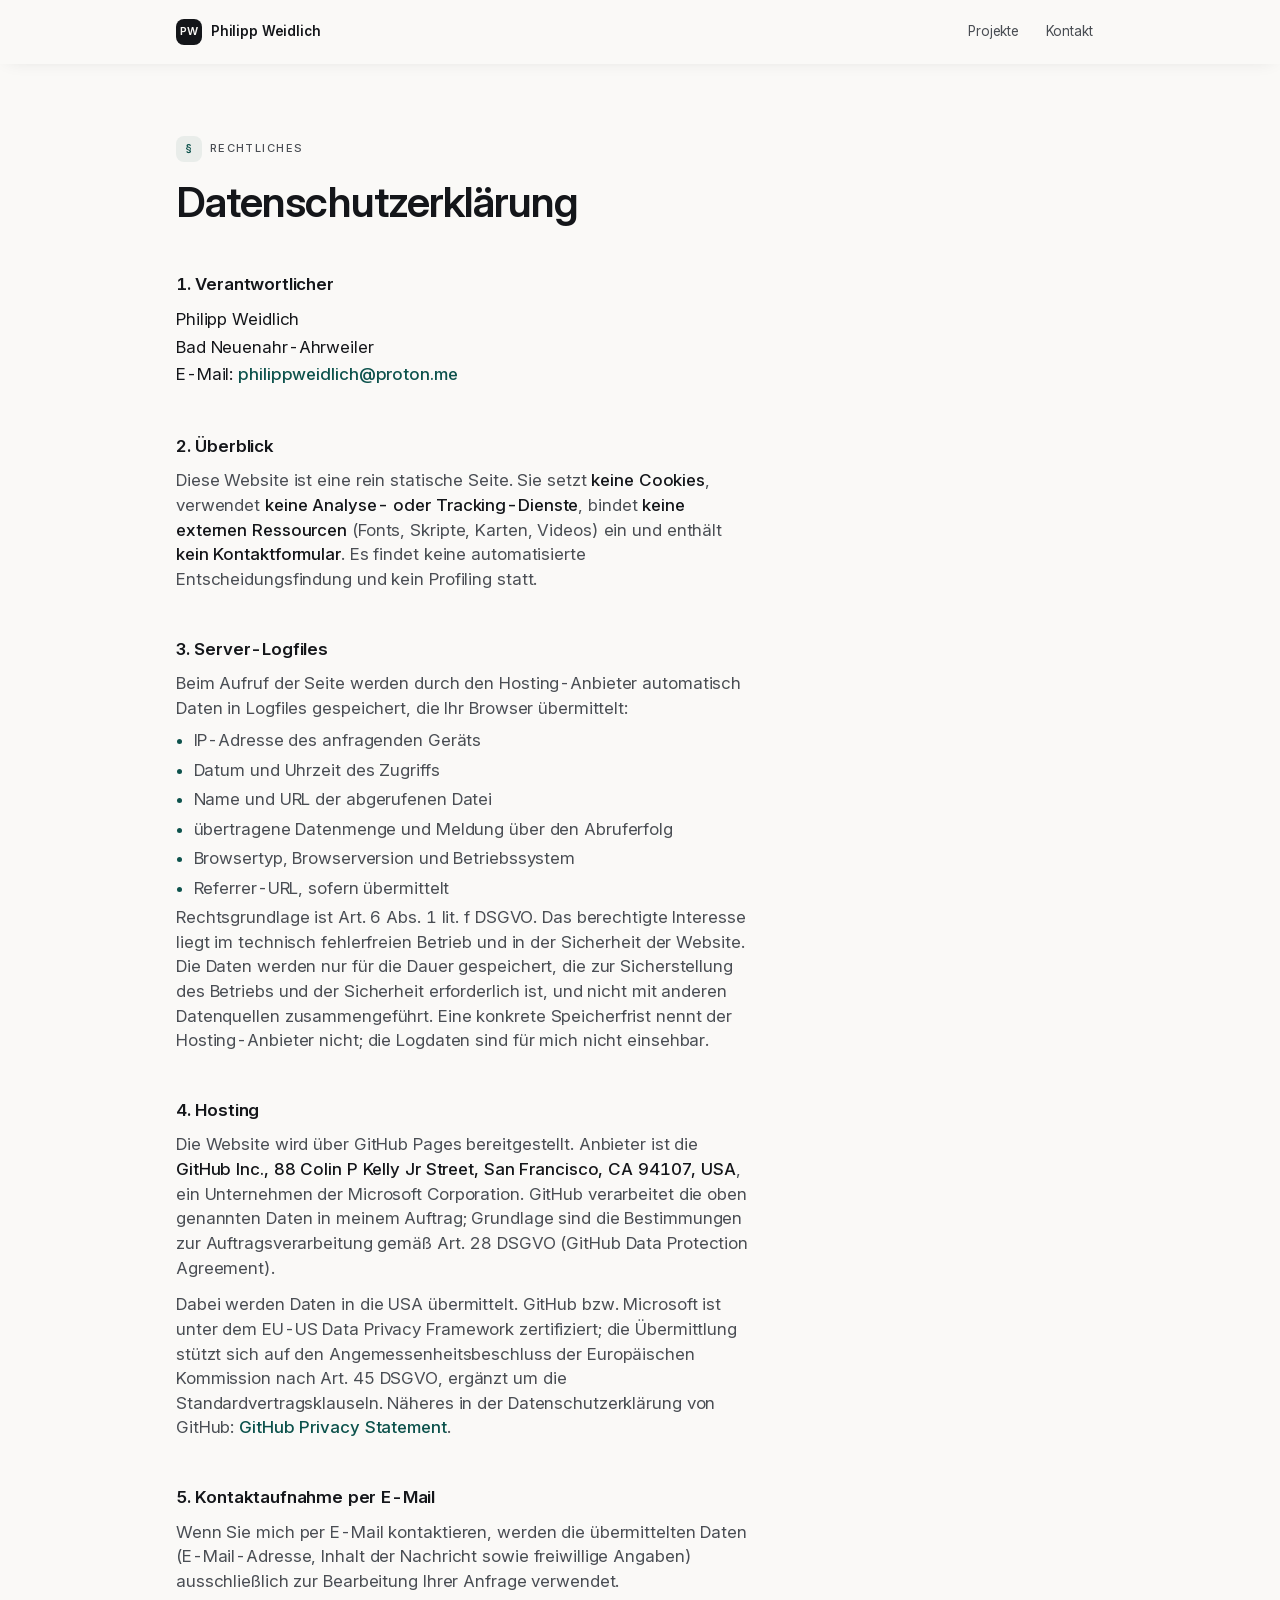
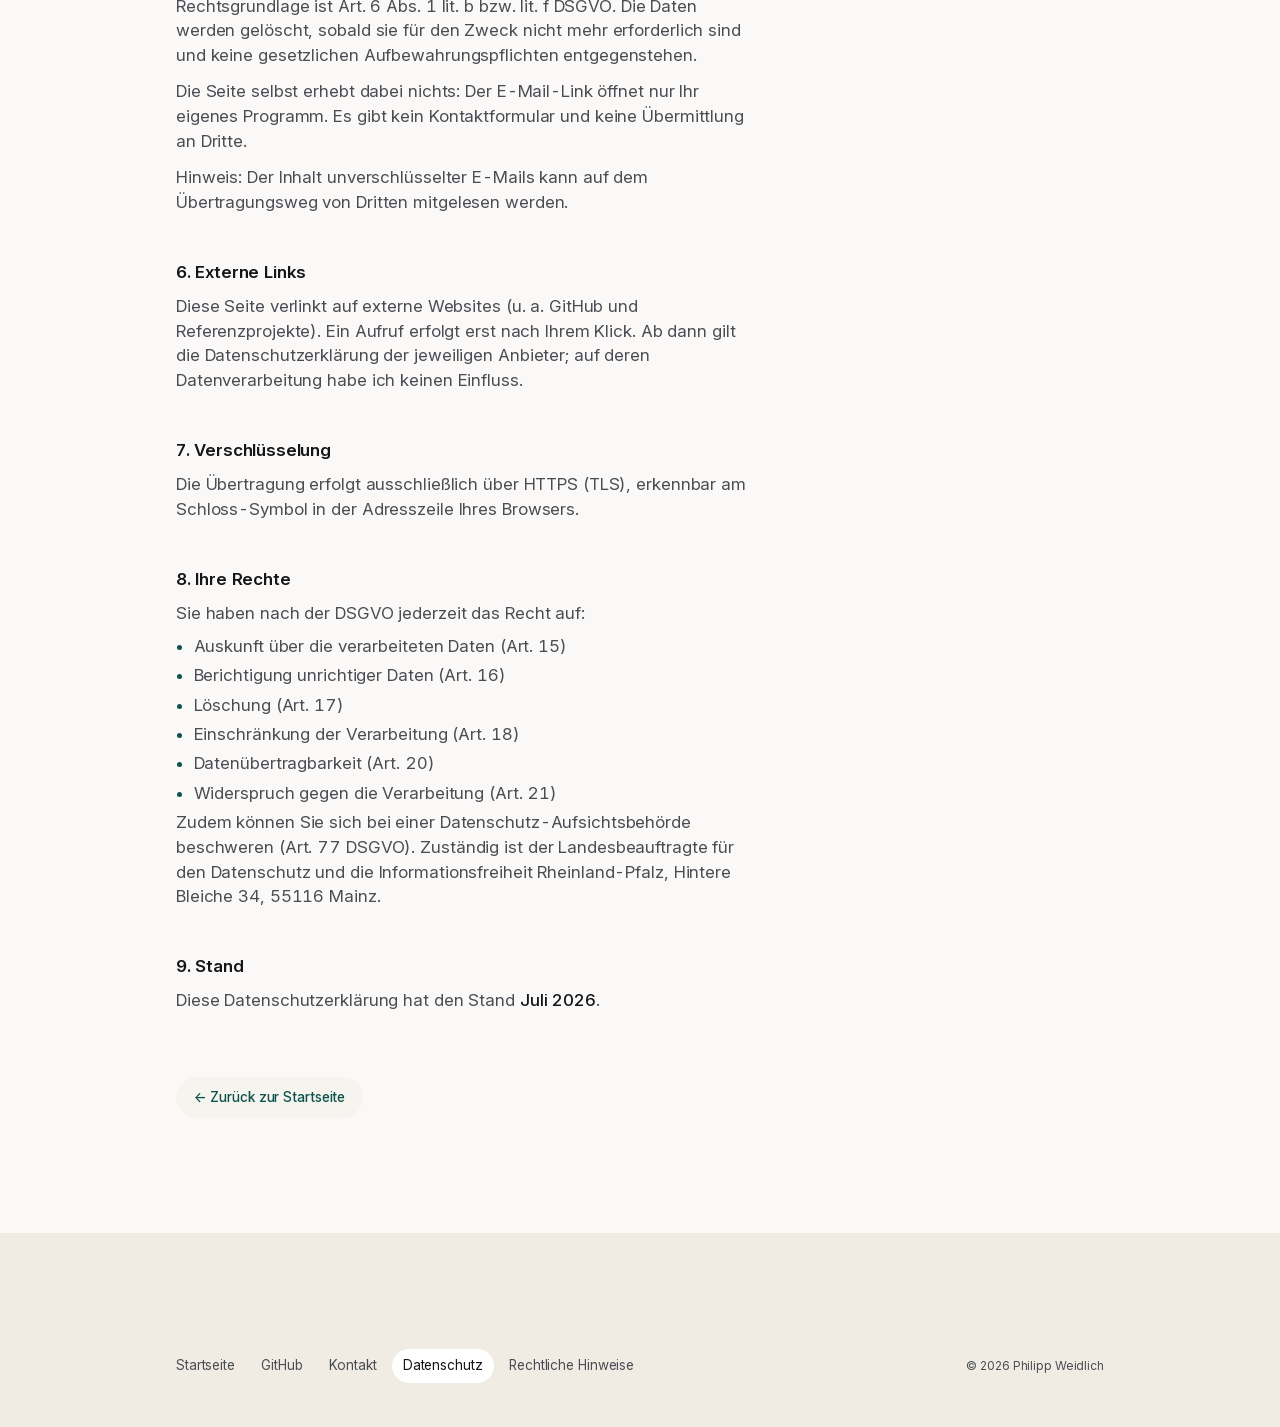
==== commit 7677ed54: "Impressum durch schlichte Kontaktseite ersetzen Die Seite bietet nichts an und faellt damit nicht un" ====
--- a/datenschutz.html
+++ b/datenschutz.html
@@ -46,12 +46,11 @@
     <div class="legal__body">
 
       <h2>1. Verantwortlicher</h2>
-      <!-- Anschrift identisch zum Impressum halten – sonst widersprechen
+      <!-- Angaben identisch zu kontakt.html halten – sonst widersprechen
            sich die beiden Seiten. -->
       <address>
         Philipp Weidlich<br>
-        53474 Bad Neuenahr-Ahrweiler<br>
-        Deutschland<br>
+        Bad Neuenahr-Ahrweiler<br>
         E-Mail: <a href="mailto:philippweidlich@proton.me">philippweidlich@proton.me</a>
       </address>
 
@@ -167,7 +166,7 @@
           <a href="https://github.com/philippweidlich" target="_blank" rel="noopener noreferrer">
             GitHub<span class="vh"> (öffnet in neuem Tab)</span>
           </a>
-          <a href="impressum.html">Impressum</a>
+          <a href="kontakt.html">Kontakt</a>
           <a href="datenschutz.html" aria-current="page">Datenschutz</a>
           <a href="rechtliche-hinweise.html">Rechtliche Hinweise</a>
         </nav>
--- a/css/style.css
+++ b/css/style.css
@@ -956,7 +956,7 @@
 }
 
 
-/* --- 10 Rechtstexte (impressum.html / datenschutz.html) ------- */
+/* --- 10 Textseiten (kontakt / datenschutz / rechtliche Hinweise) --- */
 .legal { padding-block: clamp(2.5rem, 7vw, 4.5rem) var(--section-gap); }
 .legal__title {
   margin: var(--space-4) 0 var(--space-6);
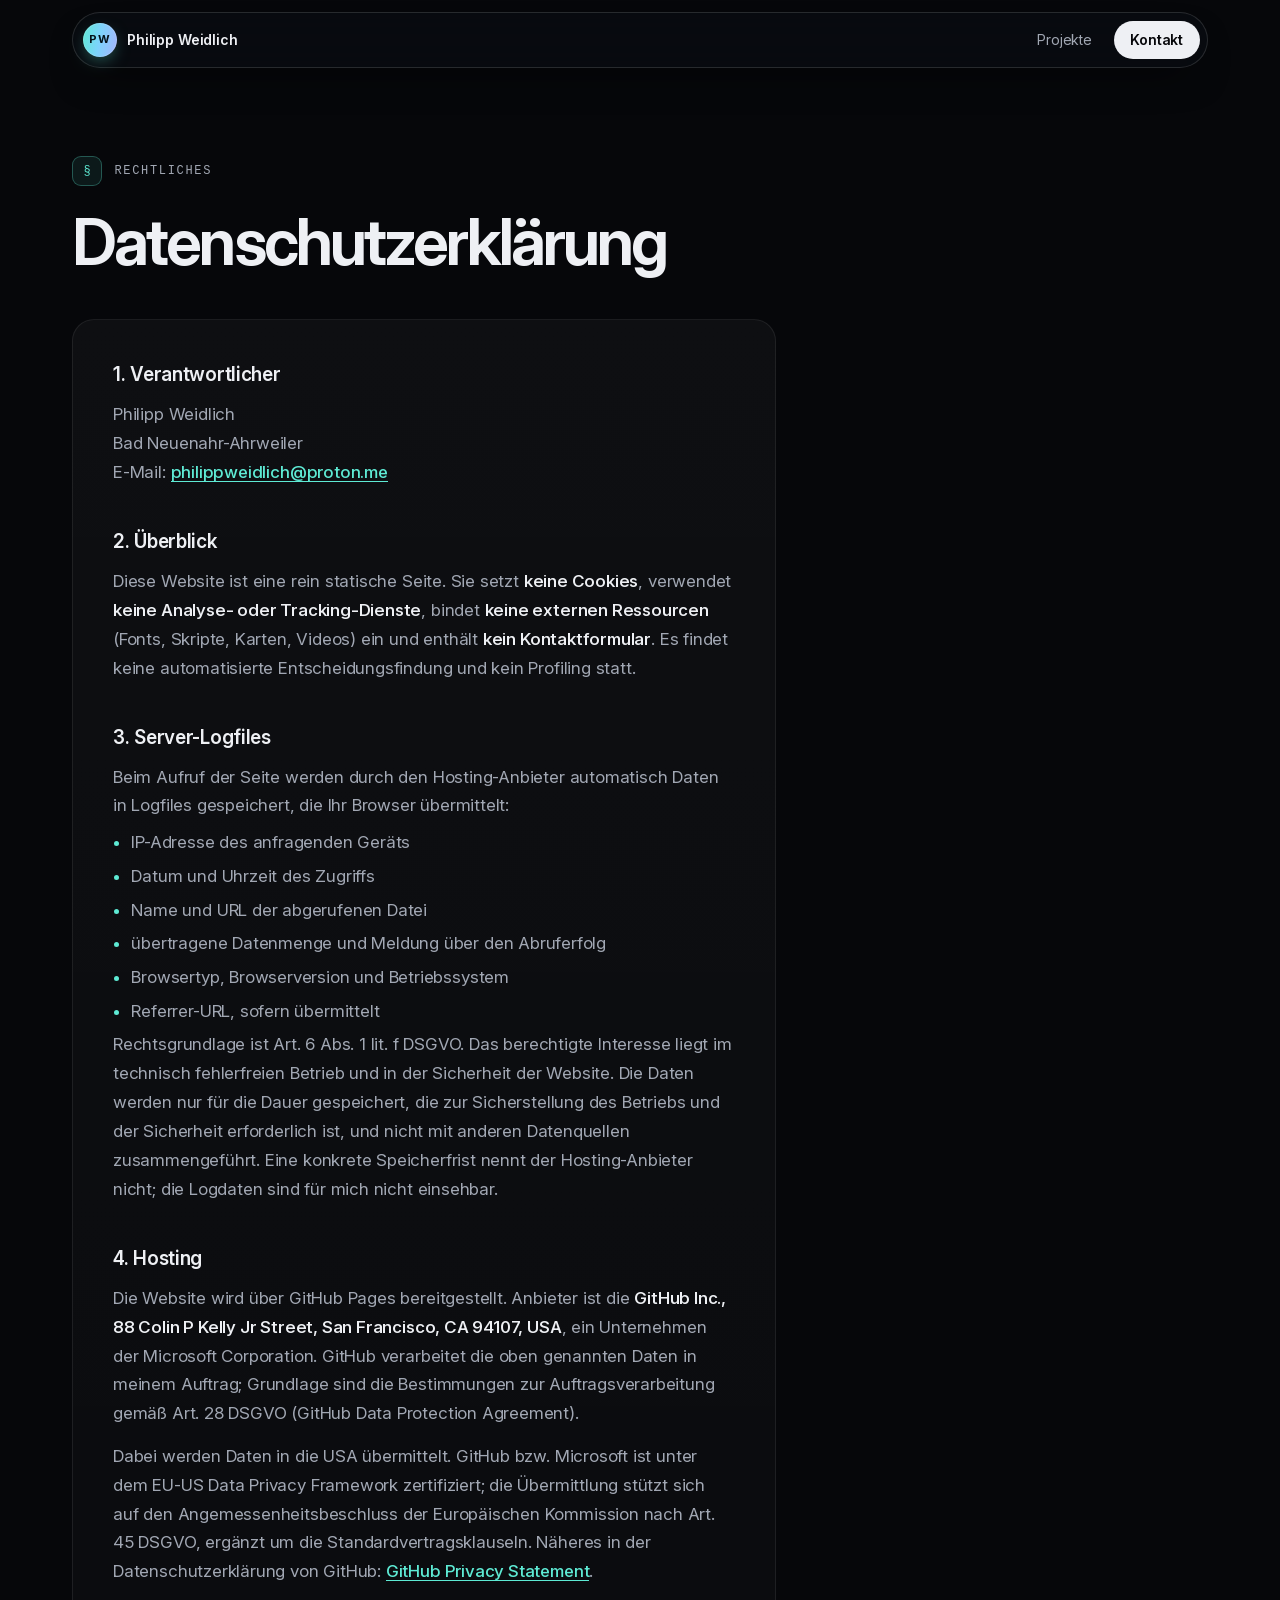
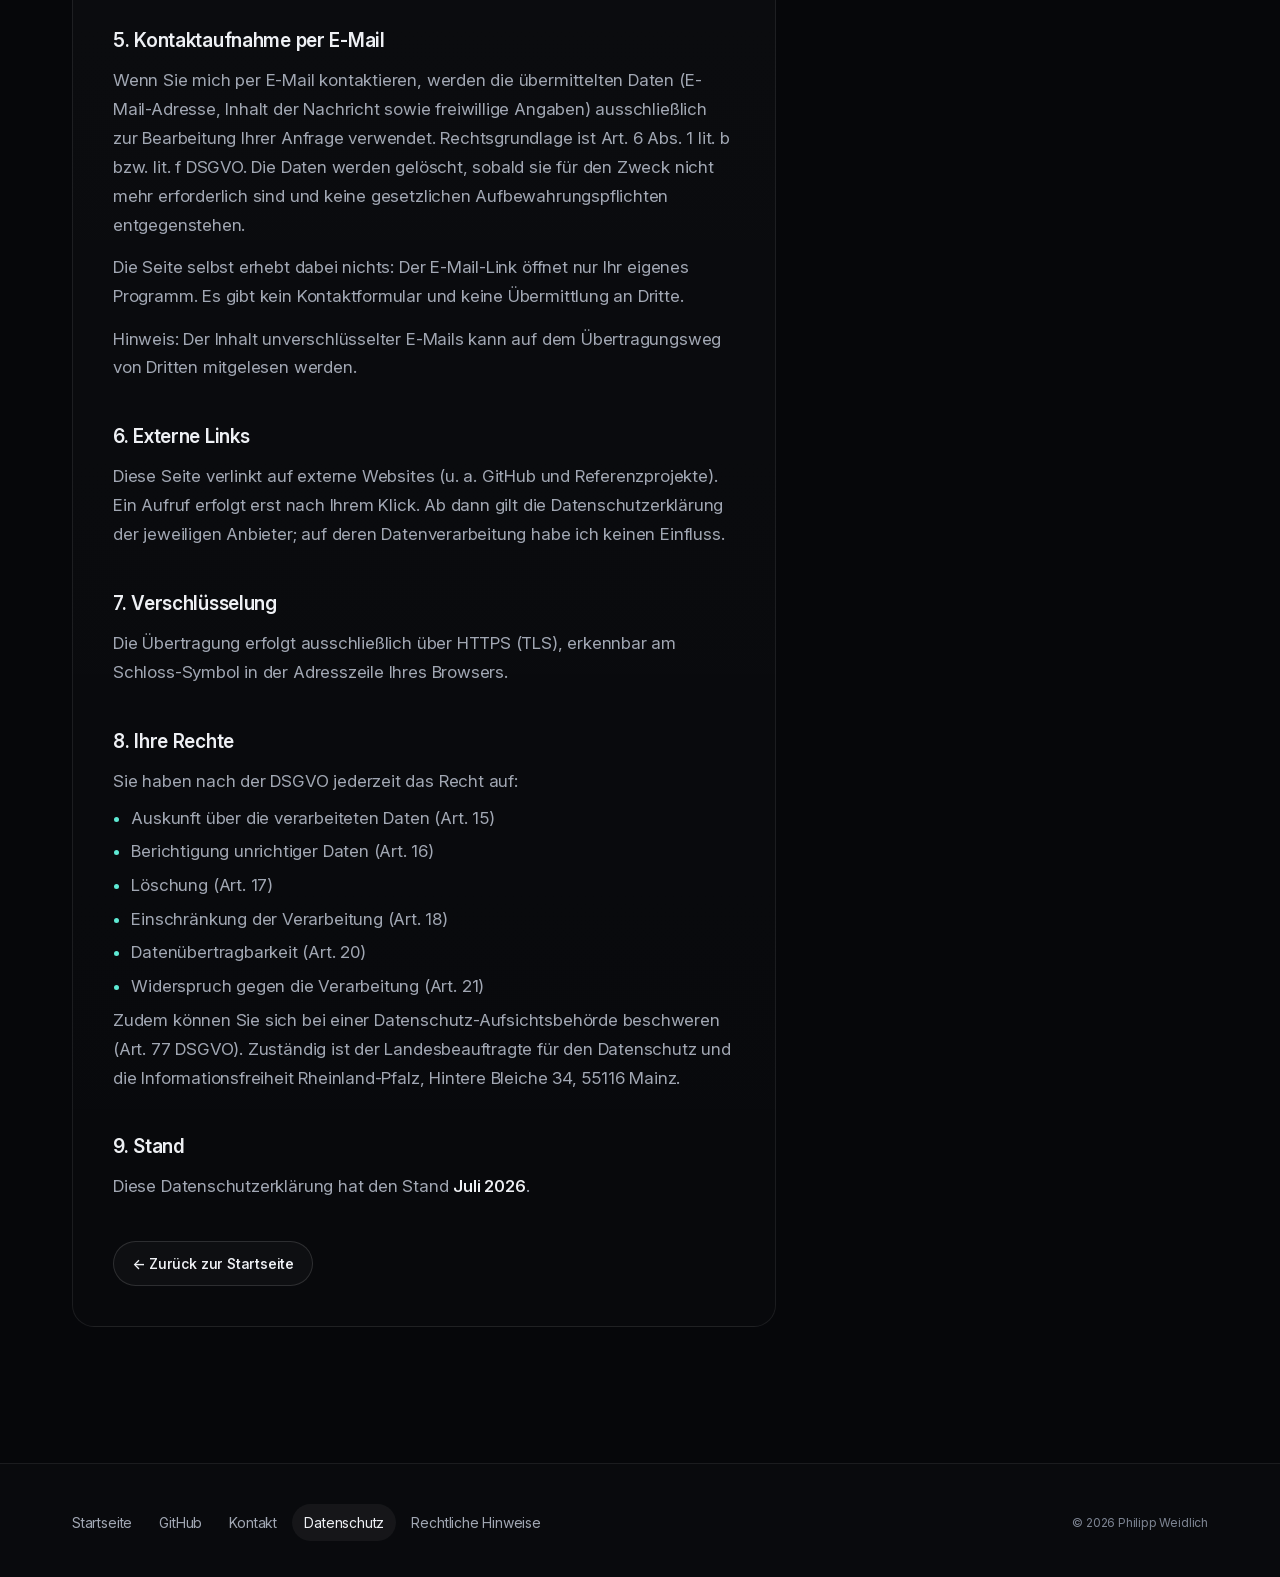
==== commit b6f60c52: "Neues Design: dunkel, technisch, mit Terminal-Hero - Dunkler Grund mit feinem Raster, Glasflaechen m" ====
--- a/datenschutz.html
+++ b/datenschutz.html
@@ -6,10 +6,9 @@
   <meta http-equiv="Content-Security-Policy"
         content="default-src 'self'; img-src 'self' data:; style-src 'self'; script-src 'self'; font-src 'self'; connect-src 'none'; object-src 'none'; base-uri 'none'; form-action 'none'; frame-src 'none'; upgrade-insecure-requests">
   <meta name="referrer" content="strict-origin-when-cross-origin">
-  <meta name="color-scheme" content="light dark">
+  <meta name="color-scheme" content="dark">
   <meta name="robots" content="noindex, follow">
-  <meta name="theme-color" content="#faf9f7" media="(prefers-color-scheme: light)">
-  <meta name="theme-color" content="#0e0f11" media="(prefers-color-scheme: dark)">
+  <meta name="theme-color" content="#06070a">
   <title>Datenschutzerklärung – Philipp Weidlich</title>
   <meta name="description" content="Datenschutzerklärung von philipp-weidlich.de – keine Cookies, keine Tracker, keine externen Dienste.">
   <link rel="canonical" href="https://philipp-weidlich.de/datenschutz.html">
@@ -20,7 +19,7 @@
   <link rel="manifest" href="site.webmanifest">
 
   <link rel="preload" href="assets/fonts/InterVariable.woff2" as="font" type="font/woff2" crossorigin>
-  <link rel="stylesheet" href="css/style.css">
+  <link rel="stylesheet" href="css/style.css?v=2">
 </head>
 
 <body>
@@ -175,6 +174,6 @@
     </div>
   </footer>
 
-  <script src="js/main.js" defer></script>
+  <script src="js/main.js?v=2" defer></script>
 </body>
 </html>
--- a/css/style.css
+++ b/css/style.css
@@ -1,25 +1,20 @@
 /* ============================================================
    Philipp Weidlich – philipp-weidlich.de
-   Statisches Stylesheet, mobile-first, keine externen Quellen.
-
-   Gestaltungsprinzip: STRUKTUR ÜBER FLÄCHEN.
-   Keine Trennlinien, keine Rahmen. Gliederung entsteht durch
-   sanft abgesetzte Flächen, weiche Schatten und Weißraum.
-   Der Akzentton wird nur punktuell gesetzt.
-
-   Ausnahme: Fokus-Ringe. Die sind Barrierefreiheit, keine Deko.
-
-   Aufbau: 1 Schrift · 2 Tokens · 3 Reset · 4 Raster · 5 Typo
-           6 Komponenten · 7 Sektionen · 8 Hero-Varianten
-           9 Animation · 10 Rechtstexte · 11 A11y/Druck
+   Dunkel, technisch, ruhig.
+
+   Gestaltungsprinzip: GLAS, LICHT, HAARLINIEN.
+   Tiefschwarzer Grund mit feinem Raster, Flächen als halbtransparente
+   Glasebenen mit 1px-Haarlinie. Farbe kommt nur als Licht vor: ein
+   Verlauf Türkis → Himmelblau → Indigo für Akzente, Glanz und Fokus.
+
+   Aufbau: 1 Schrift · 2 Tokens · 3 Basis · 4 Hintergrund · 5 Raster
+           6 Kopfzeile · 7 Bausteine · 8 Hero · 9 Sektionen
+           10 Referenzen · 11 Projekt · 12 Kontakt · 13 Footer
+           14 Textseiten · 15 Bewegung · 16 A11y/Druck
    ============================================================ */
 
 
 /* --- 1 Schrift ------------------------------------------------ */
-
-/* Variable Schrift, selbst gehostet (kein CDN, kein Tracking).
-   Fehlt die Datei, greift lautlos der Fallback unten.
-   Lizenz: assets/fonts/LICENSE-Inter.txt (SIL OFL 1.1) */
 @font-face {
   font-family: "Site Sans";
   src: url("../assets/fonts/InterVariable.woff2") format("woff2");
@@ -27,17 +22,7 @@
   font-style: normal;
   font-display: swap;
 }
-
-/* Metrisch angeglichener Fallback – verhindert den Layout-Sprung (CLS)
-   in den Millisekunden, bevor die Webfont-Datei da ist.
-
-   Die drei Override-Werte entsprechen den Inter-Metriken und halten die
-   Zeilenhöhe konstant; sie allein beseitigen die vertikale Verschiebung.
-   size-adjust wirkt nur auf die Breite: 105.5 % bringt Segoe UI auf
-   Inters Laufweite (gemessen: 0,2 % Restabweichung), damit der Text beim
-   Wechsel nicht anders umbricht.
-
-   Bei einem Schriftwechsel neu ausmessen, nicht schätzen. */
+/* Metrisch angeglichener Fallback gegen Layout-Sprung (Werte wie live) */
 @font-face {
   font-family: "Site Sans Fallback";
   src: local("Segoe UI"), local("Helvetica Neue"), local("Arial"), local("Roboto");
@@ -50,156 +35,99 @@
 
 /* --- 2 Design-Tokens ----------------------------------------- */
 :root {
-  /* Flächen-Staffelung: von der Seite (hell) über das Band (getönt)
-     bis zur Karte (weiß). Diese drei Ebenen ersetzen alle Linien. */
-  --bg:        #faf9f7;          /* Seite                        */
-  --bg-panel:  #f3f0ea;          /* abgesetztes Band (Sektion)   */
-  --bg-footer: #f0ece4;          /* Footer – eine Stufe tiefer   */
-  --bg-tile:   #f6f4ef;          /* Kachel auf heller Seite      */
-  --bg-elev:   #ffffff;          /* Karte, oberste Ebene         */
-
-  /* Tönung der hervorgehobenen Karte. Bewusst schwächer als
-     --accent-soft: auf der Karte steht Fließtext, der >= 7:1 halten muss. */
-  --tint-current: rgba(13, 82, 76, 0.06);
-
-  --text:       #14161a;
-  --text-muted: #4a4e54;         /* >= 7:1 auf allen vier Flächen (AAA) */
-
-  /* Der eine Akzentton – gedecktes Petrol, in genau vier Rollen:
-     Nummern-Chips · Rollen-Labels · Hover · Fokus */
-  /* 7 % Tönung ist der stärkste Wert, bei dem Akzenttext auf der
-     getönten Fläche noch >= 7:1 erreicht (AAA). Nicht erhöhen. */
-  --accent:      #0d524c;
-  --accent-soft: rgba(13, 82, 76, 0.07);
-
-  /* Weiche, tief ansetzende Schatten – sie übernehmen die Abgrenzung,
-     die vorher Rahmen geleistet haben. */
-  --shadow-card: 0 1px 2px rgba(20, 22, 26, 0.035),
-                 0 8px 20px -12px rgba(20, 22, 26, 0.10);
-  --shadow-lift: 0 2px 4px rgba(20, 22, 26, 0.04),
-                 0 18px 38px -18px rgba(20, 22, 26, 0.18);
-  --shadow-soft: 0 1px 2px rgba(20, 22, 26, 0.03);
-  /* Im Dunkelmodus tragen Schatten nicht – dort definiert ein
-     unsichtbar leiser Innenring die Kante. Wird unten gesetzt. */
-  --edge: 0 0 0 0 transparent;
+  color-scheme: dark;
+
+  /* Grund und Glasebenen */
+  --bg:        #06070a;
+  --bg-2:      #0a0c11;
+  --glass:     rgba(255, 255, 255, 0.028);
+  --glass-2:   rgba(255, 255, 255, 0.05);
+  --glass-3:   rgba(255, 255, 255, 0.08);
+  --line:      rgba(255, 255, 255, 0.075);
+  --line-2:    rgba(255, 255, 255, 0.13);
+  --line-3:    rgba(255, 255, 255, 0.22);
+
+  /* Text – Kontraste auf --bg: 17:1 · 8,3:1 · 5,3:1 */
+  --text:       #eef0f4;
+  --text-muted: #a1a7b3;
+  --text-dim:   #7d8492;
+
+  /* Licht */
+  --accent:   #5eead4;
+  --accent-2: #7dd3fc;
+  --accent-3: #a5b4fc;
+  --ok:       #4ade80;
+  --on-accent: #04121a;
+  --grad:      linear-gradient(100deg, #5eead4 0%, #7dd3fc 48%, #a5b4fc 100%);
+  --grad-soft: linear-gradient(135deg, rgba(94, 234, 212, 0.16), rgba(125, 211, 252, 0.08) 50%, rgba(165, 180, 252, 0.16));
+  --grad-edge: linear-gradient(135deg, rgba(94, 234, 212, 0.75), rgba(125, 211, 252, 0.25) 45%, rgba(165, 180, 252, 0.7));
 
   /* Schrift */
   --font-sans: "Site Sans", "Site Sans Fallback", ui-sans-serif, system-ui,
                -apple-system, "Segoe UI", Roboto, Helvetica, Arial, sans-serif;
-
-  /* Typo-Skala – modular (~1.25), Display per clamp() flüssig */
-  --fs-2xs:  0.6875rem;
+  --font-mono: ui-monospace, "Cascadia Code", "SF Mono", "JetBrains Mono",
+               Menlo, Consolas, "Liberation Mono", monospace;
+
   --fs-xs:   0.75rem;
-  --fs-sm:   0.8438rem;
+  --fs-sm:   0.875rem;
   --fs-base: clamp(1rem, 0.97rem + 0.14vw, 1.0625rem);
   --fs-md:   clamp(1.0625rem, 1.02rem + 0.22vw, 1.1875rem);
   --fs-lg:   clamp(1.1875rem, 1.12rem + 0.34vw, 1.375rem);
-  --fs-xl:   clamp(1.375rem, 1.24rem + 0.68vw, 1.75rem);
-  --fs-2xl:  clamp(1.75rem, 1.44rem + 1.55vw, 2.625rem);
-  --fs-3xl:  clamp(2.5rem, 1.42rem + 5.4vw, 5rem);
-
-  /* Zeilenhöhen – je größer der Grad, desto enger */
-  --lh-display: 1.0;
-  --lh-title:   1.16;
-  --lh-lead:    1.45;
-  --lh-body:    1.62;
-  --lh-tight:   1.4;
-
-  /* Laufweite – optischer Ausgleich für große Grade */
-  --ls-display: -0.035em;
-  --ls-title:   -0.022em;
-  --ls-label:    0.13em;
-
-  /* Abstandsskala (4px-Raster) */
-  --space-1: 0.25rem;
-  --space-2: 0.5rem;
-  --space-3: 0.75rem;
-  --space-4: 1rem;
-  --space-5: 1.5rem;
-  --space-6: 2rem;
-  --space-7: 2.75rem;
-  --space-8: 4rem;
-  --space-9: 6rem;
 
   /* Raster */
-  --measure: 64rem;
-  --measure-text: 36rem;
-  --gutter: clamp(1.25rem, 4.5vw, 3rem);
-  --rail: 9.5rem;
-  --section-gap: clamp(4rem, 9vw, 7.5rem);
-  --radius-sm: 8px;
-  --radius: 12px;
-  --radius-lg: 18px;
-
-  /* Bewegung – eine Kurve für alles */
+  --measure: 76rem;
+  --gutter: clamp(1.25rem, 4vw, 2.5rem);
+  --section-gap: clamp(5rem, 11vw, 8.5rem);
+  --radius-sm: 10px;
+  --radius: 16px;
+  --radius-lg: 22px;
+  --radius-xl: 30px;
+
+  --shadow-deep: 0 40px 80px -40px rgba(0, 0, 0, 0.9);
+
+  /* Bewegung */
   --ease: cubic-bezier(0.22, 0.7, 0.2, 1);
+  --ease-out: cubic-bezier(0.16, 1, 0.3, 1);
   --dur-fast: 0.18s;
-  --dur: 0.28s;
-  --dur-slow: 0.7s;
-}
-
-/* Dunkelmodus: gleiche Flächen-Logik, nur invertiert gestaffelt.
-   Statt Schatten definiert ein sehr leiser Innenring die Kanten –
-   Schatten sind auf dunklem Grund praktisch unsichtbar. */
-@media (prefers-color-scheme: dark) {
-  :root {
-    --bg:        #0e0f11;
-    --bg-panel:  #14161a;
-    --bg-footer: #181b1f;
-    --bg-tile:   #171a1e;
-    --bg-elev:   #1a1d21;
-
-    /* Im Dunkelmodus hellt die Tönung die Karte auf, statt sie
-       abzudunkeln. Gemessenes Maximum für 7:1 beim gedämpften Text
-       sind 3 % – die Karte bleibt sichtbar abgesetzt. Nicht erhöhen. */
-    --tint-current: rgba(116, 214, 202, 0.03);
-
-    --text:       #eceae5;
-    --text-muted: #a9adb3;
-
-    --accent:      #74d6ca;
-    --accent-soft: rgba(116, 214, 202, 0.12);
-
-    --edge: inset 0 0 0 1px rgba(255, 255, 255, 0.045);
-    --shadow-card: var(--edge);
-    --shadow-lift: var(--edge), 0 20px 44px -20px rgba(0, 0, 0, 0.75);
-    --shadow-soft: none;
-  }
-}
-
-
-/* --- 3 Reset / Basis ----------------------------------------- */
+  --dur: 0.32s;
+}
+
+
+/* --- 3 Basis ------------------------------------------------- */
 *, *::before, *::after { box-sizing: border-box; }
 
 html {
   -webkit-text-size-adjust: 100%;
   scroll-behavior: smooth;
-  scroll-padding-top: 5.5rem;
+  scroll-padding-top: 6rem;
+  /* Nur hier, nicht am body: sonst deckt dessen Fläche den
+     fixierten Hintergrund (z-index -1) zu. */
+  background: var(--bg);
 }
 
 body {
   margin: 0;
-  background: var(--bg);
   color: var(--text);
   font-family: var(--font-sans);
   font-size: var(--fs-base);
-  line-height: var(--lh-body);
-  font-weight: 400;
-  letter-spacing: -0.006em;
+  line-height: 1.6;
+  letter-spacing: -0.011em;
   font-synthesis-weight: none;
   -webkit-font-smoothing: antialiased;
+  -moz-osx-font-smoothing: grayscale;
   text-rendering: optimizeLegibility;
-  font-variant-numeric: tabular-nums;
+  overflow-x: clip;
 }
 
 img, svg { max-width: 100%; height: auto; }
-ul, dl, dd { margin: 0; padding: 0; }
-ul { list-style: none; }
+ul, ol, dl, dd { margin: 0; padding: 0; }
+ul, ol { list-style: none; }
 p { margin: 0; }
-::selection { background: var(--accent-soft); }
-
-/* Links tragen keine Unterstreichung mehr – ihre Erkennbarkeit
-   kommt aus Position, Gewicht und Hover-Fläche. */
+h1, h2, h3, h4 { margin: 0; }
+button { font: inherit; }
+[hidden] { display: none !important; }
+::selection { background: rgba(94, 234, 212, 0.28); color: #fff; }
+
 a {
   color: inherit;
   text-decoration: none;
@@ -207,15 +135,12 @@
               background-color var(--dur-fast) var(--ease);
 }
 
-/* Fokus: bleibt ein Ring. Barrierefreiheit vor Optik. */
 :focus-visible {
   outline: 2px solid var(--accent);
   outline-offset: 3px;
-  border-radius: 6px;
 }
 :focus:not(:focus-visible) { outline: none; }
 
-/* Nur für Screenreader */
 .vh {
   position: absolute;
   width: 1px; height: 1px;
@@ -226,23 +151,118 @@
   border: 0;
 }
 
+.mono { font-family: var(--font-mono); }
+
 .skip-link {
   position: absolute;
-  left: var(--space-3);
+  left: var(--space-3, 0.75rem);
   top: -4rem;
   z-index: 100;
   padding: 0.65rem 1.1rem;
+  border-radius: var(--radius-sm);
   background: var(--text);
   color: var(--bg);
-  border-radius: var(--radius-sm);
   font-size: var(--fs-sm);
+  font-weight: 600;
+  transition: top var(--dur) var(--ease);
+}
+.skip-link:focus-visible { top: 0.75rem; }
+
+/* Verlaufstext. clone: jede Zeile bekommt den ganzen Verlauf. */
+.grad-text {
+  background: var(--grad);
+  -webkit-background-clip: text;
+  background-clip: text;
+  color: transparent;
+  -webkit-box-decoration-break: clone;
+  box-decoration-break: clone;
+}
+
+/* Link im Fließtext: Farbe + Haarlinie (Farbe allein reicht nicht, WCAG 1.4.1) */
+.textlink {
+  color: var(--accent);
   font-weight: 500;
-  transition: top var(--dur) var(--ease);
-}
-.skip-link:focus-visible { top: var(--space-3); }
-
-
-/* --- 4 Raster ------------------------------------------------ */
+  background-image: linear-gradient(currentColor, currentColor);
+  background-size: 100% 1px;
+  background-position: 0 100%;
+  background-repeat: no-repeat;
+  padding-bottom: 1px;
+  transition: color var(--dur-fast) var(--ease);
+}
+.textlink:hover { color: var(--accent-2); }
+
+
+/* --- 4 Hintergrund ------------------------------------------- */
+/* Fixiert hinter allem: Raster, das nach unten ausläuft, zwei weiche
+   Lichtquellen am oberen Rand und eine kaum sichtbare Körnung. */
+.backdrop {
+  position: fixed;
+  inset: 0;
+  z-index: -1;
+  overflow: hidden;
+  pointer-events: none;
+}
+.backdrop__grid {
+  position: absolute;
+  inset: 0;
+  background-image:
+    linear-gradient(to right, rgba(255, 255, 255, 0.04) 1px, transparent 1px),
+    linear-gradient(to bottom, rgba(255, 255, 255, 0.04) 1px, transparent 1px);
+  background-size: 72px 72px;
+  background-position: center top;
+  -webkit-mask-image: radial-gradient(ellipse 75% 65% at 50% 0%, #000 25%, transparent 80%);
+  mask-image: radial-gradient(ellipse 75% 65% at 50% 0%, #000 25%, transparent 80%);
+}
+.backdrop__glow {
+  position: absolute;
+  top: -18rem;
+  left: 50%;
+  width: 56rem;
+  height: 38rem;
+  border-radius: 50%;
+}
+.backdrop__glow--a {
+  translate: -78% 0;
+  background: radial-gradient(closest-side, rgba(94, 234, 212, 0.20), transparent);
+}
+.backdrop__glow--b {
+  translate: -10% 0;
+  background: radial-gradient(closest-side, rgba(129, 140, 248, 0.17), transparent);
+}
+.backdrop__noise {
+  position: absolute;
+  inset: 0;
+  opacity: 0.05;
+  background-image: url("data:image/svg+xml,%3Csvg xmlns='http://www.w3.org/2000/svg' width='180' height='180'%3E%3Cfilter id='n'%3E%3CfeTurbulence type='fractalNoise' baseFrequency='0.85' numOctaves='2' stitchTiles='stitch'/%3E%3C/filter%3E%3Crect width='100%25' height='100%25' filter='url(%23n)'/%3E%3C/svg%3E");
+}
+
+/* Lesefortschritt – nur wo scroll-gesteuerte Animationen existieren */
+.progress { display: none; }
+@supports (animation-timeline: scroll()) {
+  @media (prefers-reduced-motion: no-preference) {
+    .progress {
+      display: block;
+      position: fixed;
+      top: 0; left: 0; right: 0;
+      z-index: 70;
+      height: 2px;
+      background: var(--grad);
+      transform-origin: 0 50%;
+      animation: progress linear both;
+      animation-timeline: scroll(root);
+    }
+  }
+}
+@keyframes progress { from { transform: scaleX(0); } to { transform: scaleX(1); } }
+
+#top-sentinel {
+  position: absolute;
+  top: 0; left: 0;
+  width: 1px; height: 1px;
+}
+
+
+/* --- 5 Raster ------------------------------------------------ */
 .container {
   width: 100%;
   max-width: var(--measure);
@@ -254,792 +274,1538 @@
   position: relative;
   padding-block: var(--section-gap);
 }
-
-/* Abgesetztes Band: übernimmt die Gliederung, die vorher die
-   Trennlinien geleistet haben. Wechselt sich mit der Seitenfläche ab. */
-.section--panel { background: var(--bg-panel); }
-
-/* Messpunkt für die Kopfzeile (js/main.js) – ohne Layout-Einfluss */
-#top-sentinel {
+/* Feine Lichtkante zwischen zwei Sektionen statt eines Farbwechsels */
+.section + .section::before {
+  content: "";
   position: absolute;
-  top: 0; left: 0;
-  width: 1px; height: 1px;
-}
-
-
-/* --- 5 Typografie -------------------------------------------- */
-
-/* Labels: gesperrte Versalien, klein, ruhig */
-.label {
-  display: flex;
-  align-items: center;
-  gap: 0.7em;
-  margin: 0;
-  font-size: var(--fs-2xs);
-  font-weight: 500;
-  line-height: var(--lh-tight);
-  letter-spacing: var(--ls-label);
-  text-transform: uppercase;
-  color: var(--text-muted);
-}
-
-/* Sektionsnummer als kleine getönte Kachel statt Linie/Ziffer */
-.label__num {
-  display: grid;
-  place-items: center;
-  flex: none;
-  width: 1.625rem;
-  height: 1.625rem;
-  border-radius: var(--radius-sm);
-  background: var(--accent-soft);
-  color: var(--accent);
-  font-size: var(--fs-2xs);
-  font-weight: 600;
-  letter-spacing: 0.02em;
-  font-feature-settings: "tnum" 1;
-}
-
-/* Sektionskopf: Nummernspur links, Titel rechts (ab Desktop) */
-.section__head {
-  display: grid;
-  gap: var(--space-4);
-  margin-bottom: var(--space-7);
-}
-@media (min-width: 60rem) {
-  .section__head {
-    grid-template-columns: var(--rail) minmax(0, 1fr);
-    gap: 0 var(--space-6);
-    align-items: start;
-  }
-  /* Nummer über den Text statt daneben: in der schmalen Spur bliebe
-     sonst zu wenig Platz und längere Labels brechen mitten im Wort um. */
-  .section__head .label {
-    grid-row: span 2;
-    flex-direction: column;
-    align-items: flex-start;
-    gap: 0.7rem;
-    padding-top: 0.3rem;
-  }
-}
-
-.section__title {
-  margin: 0;
-  max-width: 32ch;
-  font-size: var(--fs-2xl);
-  font-weight: 600;
-  line-height: var(--lh-title);
-  letter-spacing: var(--ls-title);
-  text-wrap: balance;
-}
-
-.section__intro {
-  margin-top: var(--space-4);
-  max-width: var(--measure-text);
-  color: var(--text-muted);
-  font-size: var(--fs-base);
-  line-height: var(--lh-lead);
-}
-
-/* Inhalt richtet sich ab Desktop an der Titelspalte aus */
-.section__body { max-width: var(--measure-text); }
-@media (min-width: 60rem) {
-  .section__body { margin-left: calc(var(--rail) + var(--space-6)); }
-  /* wide: an der Titelspalte ausgerichtet, aber ohne Lesebreite */
-  .section__body--wide { max-width: none; }
-  /* full: volle Containerbreite – für Kachel- und Kartenraster,
-     damit drei bzw. vier Elemente sauber in eine Reihe passen */
-  .section__body--full { max-width: none; margin-left: 0; }
-}
-.section__body + .section__body { margin-top: var(--space-6); }
-
-/* Fließtext */
-.prose p {
-  color: var(--text-muted);
-  font-size: var(--fs-md);
-  line-height: var(--lh-lead);
-  text-wrap: pretty;
-}
-.prose p + p { margin-top: var(--space-4); }
-.prose strong { color: var(--text); font-weight: 500; }
-
-/* Link mitten im Fließtext. Farbe allein reicht zur Erkennbarkeit nicht
-   aus (WCAG 1.4.1) – statt einer Unterstreichung markiert ihn hier eine
-   leicht getönte Fläche. Passt zur Flächen-Logik und ist eindeutig. */
-.textlink {
-  padding: 0.08em 0.34em;
-  margin-inline: -0.06em;
-  border-radius: 5px;
-  background: var(--accent-soft);
-  color: var(--accent);
-  font-weight: 500;
-  transition: background-color var(--dur-fast) var(--ease);
-}
-.textlink:hover { background: var(--bg-tile); }
-
-/* Externe-Link-Pfeil */
-.icon {
-  width: 0.7em;
-  height: 0.7em;
-  flex: none;
-  margin-left: 0.45em;
-  opacity: 0.5;
-  transition: opacity var(--dur) var(--ease), transform var(--dur) var(--ease);
-}
-
-
-/* --- 6 Komponenten ------------------------------------------- */
-
-/* 6.1 Kopfzeile – kein Rahmen, nur ein weicher Schatten beim Scrollen */
+  top: 0;
+  left: 50%;
+  width: min(calc(var(--measure) - 2 * var(--gutter)), calc(100% - 2 * var(--gutter)));
+  height: 1px;
+  translate: -50% 0;
+  background: linear-gradient(90deg, transparent, var(--line-2) 30%, var(--line-2) 70%, transparent);
+}
+
+
+/* --- 6 Kopfzeile -------------------------------------------- */
+/* Schwebende Glas-Leiste. Auf den Textseiten trägt der Header die
+   Klasse is-stuck fest im HTML. */
 .site-header {
   position: sticky;
   top: 0;
   z-index: 50;
-  background: var(--bg);                                    /* Fallback */
-  background: color-mix(in srgb, var(--bg) 84%, transparent);
-  backdrop-filter: saturate(150%) blur(12px);
-  transition: box-shadow var(--dur) var(--ease),
-              background-color var(--dur) var(--ease);
-}
-.site-header.is-stuck {
-  background: color-mix(in srgb, var(--bg) 92%, transparent);
-  box-shadow: 0 1px 20px -8px rgba(20, 22, 26, 0.16);
-}
-@media (prefers-color-scheme: dark) {
-  .site-header.is-stuck { box-shadow: 0 8px 24px -16px rgba(0, 0, 0, 0.9); }
-}
-
+  padding: 0.75rem var(--gutter) 0;
+}
 .site-header__inner {
+  position: relative;
   display: flex;
   align-items: center;
   justify-content: space-between;
-  gap: var(--space-5);
-  min-height: 4rem;
+  gap: 1rem;
+  width: 100%;
+  max-width: calc(var(--measure) - 2 * var(--gutter));
+  min-height: 3.5rem;
+  margin-inline: auto;
+  padding: 0.4rem 0.45rem 0.4rem 0.6rem;
+  border: 1px solid var(--line);
+  border-radius: 999px;
+  background: rgba(10, 12, 17, 0.5);
+  -webkit-backdrop-filter: blur(16px) saturate(160%);
+  backdrop-filter: blur(16px) saturate(160%);
+  transition: background-color var(--dur) var(--ease),
+              border-color var(--dur) var(--ease),
+              box-shadow var(--dur) var(--ease);
+}
+.site-header.is-stuck .site-header__inner {
+  background: rgba(10, 12, 17, 0.78);
+  border-color: var(--line-2);
+  box-shadow: 0 18px 40px -20px rgba(0, 0, 0, 0.9);
 }
 
 .wordmark {
   display: inline-flex;
   align-items: center;
-  gap: 0.55rem;
+  gap: 0.65rem;
   font-size: var(--fs-sm);
   font-weight: 600;
   letter-spacing: -0.01em;
 }
-/* Monogramm als gefüllte Kachel (vorher: Rahmen) */
 .wordmark__mark {
   display: grid;
   place-items: center;
-  width: 1.625rem;
-  height: 1.625rem;
-  border-radius: var(--radius-sm);
+  flex: none;
+  width: 2.125rem;
+  height: 2.125rem;
+  border-radius: 50%;
+  background: var(--grad);
+  color: var(--on-accent);
+  font-size: 0.7rem;
+  font-weight: 700;
+  letter-spacing: 0.02em;
+  box-shadow: 0 0 0 1px rgba(255, 255, 255, 0.15) inset,
+              0 6px 18px -6px rgba(94, 234, 212, 0.6);
+  transition: transform var(--dur) var(--ease);
+}
+.wordmark:hover .wordmark__mark { transform: rotate(-8deg) scale(1.05); }
+
+.site-nav {
+  display: flex;
+  align-items: center;
+  gap: 0.15rem;
+  font-size: var(--fs-sm);
+  color: var(--text-muted);
+}
+.site-nav a {
+  position: relative;
+  padding: 0.5rem 0.85rem;
+  border-radius: 999px;
+}
+.site-nav a:hover { color: var(--text); background: var(--glass-2); }
+.site-nav a.is-active { color: var(--text); background: var(--glass-3); }
+
+.site-nav a.site-nav__key {
+  margin-left: 0.35rem;
+  padding-inline: 1.05rem;
   background: var(--text);
   color: var(--bg);
-  font-size: var(--fs-2xs);
   font-weight: 600;
-  letter-spacing: 0.02em;
-  transition: background-color var(--dur) var(--ease);
-}
-.wordmark:hover .wordmark__mark { background: var(--accent); }
-
-.site-nav {
-  display: flex;
-  align-items: center;
-  gap: var(--space-1);
+}
+.site-nav a.site-nav__key:hover {
+  background: var(--grad);
+  color: var(--on-accent);
+}
+
+/* Menü-Knopf: nur mit JavaScript und nur auf schmalen Displays */
+.nav-toggle { display: none; }
+.nav-toggle__bars {
+  position: relative;
+  display: block;
+  width: 1.1rem;
+  height: 0.7rem;
+}
+.nav-toggle__bars i {
+  position: absolute;
+  left: 0; right: 0;
+  height: 1.6px;
+  border-radius: 2px;
+  background: currentColor;
+  transition: transform var(--dur) var(--ease), top var(--dur) var(--ease);
+}
+.nav-toggle__bars i:first-child { top: 0; }
+.nav-toggle__bars i:last-child  { top: calc(100% - 1.6px); }
+.is-open .nav-toggle__bars i:first-child { top: calc(50% - 0.8px); transform: rotate(45deg); }
+.is-open .nav-toggle__bars i:last-child  { top: calc(50% - 0.8px); transform: rotate(-45deg); }
+
+@media (max-width: 47.999rem) {
+  .site-header.has-menu .nav-toggle {
+    display: grid;
+    place-items: center;
+    width: 2.75rem;
+    height: 2.75rem;
+    border: 1px solid var(--line-2);
+    border-radius: 50%;
+    background: var(--glass-2);
+    color: var(--text);
+    cursor: pointer;
+  }
+  .site-header.has-menu .site-nav {
+    position: absolute;
+    top: calc(100% + 0.5rem);
+    left: 0;
+    right: 0;
+    flex-direction: column;
+    align-items: stretch;
+    gap: 0.2rem;
+    padding: 0.5rem;
+    border: 1px solid var(--line-2);
+    border-radius: var(--radius-lg);
+    /* Deckend: ein Glas-Effekt im Glas (Kopfzeile) greift nicht zuverlässig */
+    background: #0b0d12;
+    box-shadow: var(--shadow-deep);
+    opacity: 0;
+    visibility: hidden;
+    transform: translateY(-6px) scale(0.98);
+    transform-origin: 50% 0;
+    transition: opacity var(--dur) var(--ease),
+                transform var(--dur) var(--ease),
+                visibility 0s linear var(--dur);
+  }
+  .site-header.has-menu.is-open .site-nav {
+    opacity: 1;
+    visibility: visible;
+    transform: none;
+    transition-delay: 0s;
+  }
+  .site-header.has-menu .site-nav a {
+    padding: 0.85rem 1rem;
+    border-radius: 14px;
+    font-size: var(--fs-base);
+  }
+  .site-header.has-menu .site-nav a.site-nav__key {
+    margin: 0.3rem 0 0;
+    text-align: center;
+  }
+}
+/* Ohne Menü-Knopf (Textseiten, ohne JS): sehr schmal nur der Hauptlink */
+@media (max-width: 30rem) {
+  .site-header:not(.has-menu) .site-nav a:not(.site-nav__key) { display: none; }
+}
+
+
+/* --- 7 Bausteine -------------------------------------------- */
+
+/* 7.1 Knöpfe */
+.btn {
+  position: relative;
+  display: inline-flex;
+  align-items: center;
+  justify-content: center;
+  gap: 0.6rem;
+  min-height: 3rem;
+  padding: 0.75rem 1.4rem;
+  border: 1px solid transparent;
+  border-radius: 999px;
+  font-size: var(--fs-sm);
+  font-weight: 600;
+  letter-spacing: -0.005em;
+  line-height: 1.2;
+  white-space: nowrap;
+  cursor: pointer;
+  transition: transform var(--dur) var(--ease),
+              box-shadow var(--dur) var(--ease),
+              background-color var(--dur) var(--ease),
+              border-color var(--dur) var(--ease),
+              color var(--dur) var(--ease),
+              filter var(--dur) var(--ease);
+}
+.btn__icon {
+  width: 1rem;
+  height: 1rem;
+  flex: none;
+  transition: transform var(--dur) var(--ease);
+}
+.btn:hover .btn__icon:not(.btn__icon--lead) { transform: translateX(3px); }
+
+.btn--primary {
+  background: var(--grad);
+  color: var(--on-accent);
+  box-shadow: 0 0 0 1px rgba(255, 255, 255, 0.18) inset,
+              0 14px 34px -14px rgba(94, 234, 212, 0.7);
+}
+.btn--primary:hover {
+  filter: brightness(1.07) saturate(1.05);
+  box-shadow: 0 0 0 1px rgba(255, 255, 255, 0.25) inset,
+              0 18px 44px -12px rgba(125, 211, 252, 0.75);
+}
+
+.btn--ghost {
+  background: var(--glass);
+  border-color: var(--line-2);
+  color: var(--text);
+  -webkit-backdrop-filter: blur(8px);
+  backdrop-filter: blur(8px);
+}
+.btn--ghost:hover { background: var(--glass-2); border-color: var(--line-3); }
+.btn--ghost.is-done { border-color: rgba(94, 234, 212, 0.5); color: var(--accent); }
+
+.btn--lg {
+  min-height: 3.5rem;
+  padding: 0.95rem 1.65rem;
+  font-size: var(--fs-base);
+  white-space: normal;
+  overflow-wrap: anywhere;
+}
+
+@media (prefers-reduced-motion: no-preference) {
+  .btn:hover { transform: translateY(-2px); }
+}
+
+/* 7.2 Chip und Badge */
+.chip {
+  display: inline-flex;
+  align-items: center;
+  gap: 0.6rem;
+  padding: 0.4rem 0.9rem 0.4rem 0.75rem;
+  border: 1px solid var(--line-2);
+  border-radius: 999px;
+  background: var(--glass);
+  -webkit-backdrop-filter: blur(8px);
+  backdrop-filter: blur(8px);
   font-size: var(--fs-sm);
   color: var(--text-muted);
 }
-/* Hover ist eine weiche Fläche, keine Unterstreichung */
-.site-nav a {
-  padding: 0.4rem 0.7rem;
+.chip__dot {
+  position: relative;
+  flex: none;
+  width: 0.5rem;
+  height: 0.5rem;
+  border-radius: 50%;
+  background: var(--accent);
+}
+@media (prefers-reduced-motion: no-preference) {
+  .chip__dot { animation: pulse 2.6s var(--ease) infinite; }
+}
+@keyframes pulse {
+  0%   { box-shadow: 0 0 0 0 rgba(94, 234, 212, 0.55); }
+  70%  { box-shadow: 0 0 0 0.5rem rgba(94, 234, 212, 0); }
+  100% { box-shadow: 0 0 0 0 rgba(94, 234, 212, 0); }
+}
+
+.badge {
+  display: inline-flex;
+  align-items: center;
+  gap: 0.45rem;
+  padding: 0.2rem 0.65rem;
+  border: 1px solid rgba(94, 234, 212, 0.28);
   border-radius: 999px;
-}
-.site-nav a:hover { color: var(--text); background: var(--bg-tile); }
-
-/* Sehr schmale Displays: nur der wichtigste Link bleibt (kein Burger-JS) */
-@media (max-width: 26rem) {
-  .site-nav a:not(.site-nav__key) { display: none; }
-  .site-nav a.site-nav__key { background: var(--bg-tile); color: var(--text); }
-}
-
-/* 6.2 Buttons – beide gefüllt, keine Konturen */
-.btn {
-  display: inline-flex;
-  align-items: center;
-  gap: 0.5rem;
-  min-height: 2.875rem;                  /* >= 44px Touch-Ziel */
-  padding: 0.7rem 1.4rem;
-  border: 0;
-  border-radius: 999px;
-  font-size: var(--fs-sm);
-  font-weight: 500;
-  letter-spacing: 0.004em;
-  white-space: nowrap;
-  transition: background-color var(--dur) var(--ease),
-              color var(--dur) var(--ease),
-              box-shadow var(--dur) var(--ease),
-              transform var(--dur) var(--ease);
-}
-.btn .icon { margin-left: 0; opacity: 0.55; }
-.btn:hover .icon { opacity: 0.9; transform: translate(1px, -1px); }
-
-.btn--primary {
-  background: var(--text);
-  color: var(--bg);
-  box-shadow: var(--shadow-card);
-}
-.btn--primary:hover { background: var(--accent); box-shadow: var(--shadow-lift); }
-
-.btn--ghost {
-  background: var(--bg-tile);
+  background: rgba(94, 234, 212, 0.09);
+  color: var(--accent);
+  font-size: 0.75rem;
+  font-weight: 600;
+  line-height: 1.5;
+}
+.badge--plain {
+  border-color: var(--line-2);
+  background: var(--glass-2);
   color: var(--text);
-  box-shadow: var(--shadow-soft);
-}
-/* Hover geht auf eine TIEFERE neutrale Fläche – eine Akzenttönung
-   würde heller wirken als der Ruhezustand. */
-.btn--ghost:hover { background: var(--bg-panel); color: var(--accent); }
-
-/* Auf getönten Bändern braucht der leise Button mehr Substanz */
-.section--panel .btn--ghost,
-.site-footer .btn--ghost { background: var(--bg-elev); }
-.section--panel .btn--ghost:hover,
-.site-footer .btn--ghost:hover { background: var(--bg-tile); }
-
-@media (prefers-reduced-motion: no-preference) {
-  .btn:hover { transform: translateY(-1px); }
-}
-
-/* 6.3 Karten – reine Flächen, Abgrenzung über Schatten */
-/* Spaltenzahl bewusst explizit statt auto-fit: bei drei Karten würde
-   auto-fit je nach Breite eine angebrochene Reihe (2+1) erzeugen. */
-.cards {
-  display: grid;
-  gap: var(--space-4);
-  grid-template-columns: 1fr;
-}
-@media (min-width: 34rem) { .cards { grid-template-columns: repeat(2, minmax(0, 1fr)); } }
-@media (min-width: 52rem) { .cards { grid-template-columns: repeat(3, minmax(0, 1fr)); } }
-
-/* Angebrochene letzte Reihe vermeiden – das Raster passt sich der
-   Kartenzahl an, damit später hinzugefügte Karten nicht auffallen.
-
-   Zwei Spalten: steht die letzte Karte allein (ungerade Anzahl),
-   nimmt sie die volle Breite. Gilt für 3, 5, 7 … Karten. */
-@media (min-width: 34rem) and (max-width: 51.999rem) {
-  .cards > .card:last-child:nth-child(odd) { grid-column: 1 / -1; }
-}
-
-/* Drei Spalten: bei genau vier Karten wäre die Reihe 3+1 – dann lieber
-   2x2. :has() zählt hier die Karten; fehlt die Unterstützung, bleibt es
-   bei drei Spalten (unschön, aber nicht kaputt). */
-@media (min-width: 52rem) {
-  .cards:has(> .card:nth-child(4):last-child) {
-    grid-template-columns: repeat(2, minmax(0, 1fr));
-  }
-  /* Fünf Karten: die letzte füllt die Restbreite der zweiten Reihe */
-  .cards:has(> .card:nth-child(5):last-child) > .card:last-child {
-    grid-column: span 2;
-  }
-}
-
-/* Referenzen-Raster: die hervorgehobene Karte steht oben allein über
-   die volle Breite, darunter laufen immer zwei pro Reihe.
-   Wächst mit jeder weiteren Karte, ohne dass hier etwas anzupassen ist. */
-.cards--featured { grid-template-columns: 1fr; }
-@media (min-width: 34rem) {
-  .cards--featured { grid-template-columns: repeat(2, minmax(0, 1fr)); }
-  .cards--featured > .card--current { grid-column: 1 / -1; }
-  /* Bleibt unten eine Karte allein übrig, nimmt sie die volle Breite.
-     Geprüft wird "gerade", weil die erste Karte eine ganze Reihe belegt. */
-  .cards--featured > .card:last-child:nth-child(even) { grid-column: 1 / -1; }
-}
-/* Auch auf breiten Displays bei zwei Spalten bleiben – nicht drei.
-   Die Zähl-Regeln des allgemeinen Rasters werden hier bewusst
-   zurückgenommen: sie gehen von einer Reihe ohne Vollbreiten-Karte aus
-   und würden die letzte Karte fälschlich alleine stellen. */
-@media (min-width: 52rem) {
-  .cards--featured,
-  .cards--featured:has(> .card:nth-child(4):last-child) {
-    grid-template-columns: repeat(2, minmax(0, 1fr));
-  }
-  .cards--featured:has(> .card:nth-child(5):last-child) > .card:last-child {
-    grid-column: auto;
-  }
-}
-.cards--single,
-.cards--single:is(.cards) { grid-template-columns: 1fr; }
-
-.card {
-  position: relative;
-  display: flex;
-  flex-direction: column;
-  gap: var(--space-3);
-  padding: clamp(1.4rem, 2.6vw, 2rem);
-  background: var(--bg-elev);
-  border-radius: var(--radius-lg);
-  box-shadow: var(--shadow-card);
-  transition: box-shadow var(--dur) var(--ease),
-              transform var(--dur) var(--ease),
-              background-color var(--dur) var(--ease);
-}
-.card:hover, .card:focus-within { box-shadow: var(--shadow-lift); }
-
-@media (prefers-reduced-motion: no-preference) {
-  .card:hover, .card:focus-within { transform: translateY(-3px); }
-}
-
-/* Einzelne Karte: nimmt die volle Breite des Blocks, damit die Sektion
-   nicht schmaler wirkt als das Referenzen-Raster darüber. */
-.card--feature { max-width: none; }
-
-/* Hervorgehobene Karte (aktueller Arbeitsplatz): liegt dauerhaft eine
-   Stufe weiter vorn und ist leicht getönt – ohne laute Farbe. */
-.card--current {
-  background: var(--bg-elev);
-  box-shadow: var(--shadow-lift);
-}
-.card--current::before {
-  content: "";
-  position: absolute;
-  inset: 0;
-  background: var(--tint-current);
-  pointer-events: none;
-}
-.card--current > * { position: relative; }
-
-.card__label {
-  display: flex;
-  align-items: center;
-  gap: 0.5em;
-  font-size: var(--fs-2xs);
-  font-weight: 600;
-  letter-spacing: var(--ls-label);
-  text-transform: uppercase;
-  color: var(--accent);
-}
-.card__label .sep { opacity: 0.45; }
-
-.card__title {
-  margin: 0;
-  font-size: var(--fs-lg);
-  font-weight: 600;
-  line-height: var(--lh-title);
-  letter-spacing: var(--ls-title);
-}
-.card__title a { display: inline-flex; align-items: center; }
-/* Ganze Karte klickbar – ohne verschachtelte Links (a11y-sicher) */
-.card__title a::after {
+}
+
+/* 7.3 Fensterpunkte (Terminal, Browser, Player) */
+.dots { display: inline-flex; gap: 0.4rem; flex: none; }
+.dots i {
+  width: 0.65rem;
+  height: 0.65rem;
+  border-radius: 50%;
+  background: rgba(255, 255, 255, 0.13);
+}
+
+/* 7.4 Tags */
+.tags {
+  display: flex;
+  flex-wrap: wrap;
+  gap: 0.35rem;
+}
+.tags li {
+  padding: 0.18rem 0.55rem;
+  border: 1px solid var(--line);
+  border-radius: 6px;
+  background: rgba(255, 255, 255, 0.02);
+  font-family: var(--font-mono);
+  font-size: 0.6875rem;
+  line-height: 1.6;
+  color: var(--text-muted);
+}
+
+/* 7.5 Lichtkegel unter dem Mauszeiger (Position setzt js/main.js) */
+.spot::after {
   content: "";
   position: absolute;
   inset: 0;
   border-radius: inherit;
-}
-.card:hover .card__title a { color: var(--accent); }
-.card:hover .icon { opacity: 0.95; transform: translate(1px, -1px); }
-
-.card__text {
-  color: var(--text-muted);
-  font-size: var(--fs-base);
-  line-height: var(--lh-lead);
-  text-wrap: pretty;
-}
-
-/* Tags: gefüllte Pillen ohne Kontur */
-.tags {
-  display: flex;
-  flex-wrap: wrap;
-  gap: 0.35rem;
-  margin-top: auto;
-  padding-top: var(--space-3);
-}
-.tags li {
-  padding: 0.25rem 0.65rem;
-  border-radius: 999px;
-  background: var(--bg-tile);
-  font-size: var(--fs-xs);
-  line-height: 1.5;
-  color: var(--text-muted);
-}
-/* Auf weißen Karten in einem getönten Band bleibt die Pille sichtbar */
-.section--panel .tags li { background: var(--bg-panel); }
-
-/* 6.4 Schwerpunkte als Kacheln */
-/* Vier Schwerpunkte -> 2x2 ab Tablet, damit keine Reihe anbricht */
-.facts {
-  display: grid;
-  gap: var(--space-3);
-  grid-template-columns: 1fr;
-}
-@media (min-width: 40rem) {
-  .facts { grid-template-columns: repeat(2, minmax(0, 1fr)); }
-  /* Ungerade Anzahl: die letzte Kachel nimmt die volle Breite,
-     statt allein in der Reihe zu stehen. */
-  .facts__row:last-child:nth-child(odd) { grid-column: 1 / -1; }
-}
-.facts__row {
-  display: flex;
-  flex-direction: column;
-  gap: 0.3rem;
-  padding: var(--space-5);
-  border-radius: var(--radius);
-  background: var(--bg-tile);
-  transition: background-color var(--dur) var(--ease);
-}
-/* Auf getönten Bändern eine Stufe heller, damit die Kachel liest */
-.section--panel .facts__row { background: var(--bg-elev); }
-
-.facts dt {
-  font-size: var(--fs-sm);
-  font-weight: 600;
-  line-height: var(--lh-tight);
-  letter-spacing: -0.008em;
-}
-.facts dd {
-  color: var(--text-muted);
-  font-size: var(--fs-base);
-  line-height: var(--lh-lead);
-  text-wrap: pretty;
-}
-
-/* 6.5 Meta-Kacheln (Hero-Fuß) */
-/* Drei Meta-Kacheln: gestapelt oder alle drei nebeneinander, nie 2+1 */
-.meta-row {
-  display: grid;
-  gap: var(--space-2);
-  grid-template-columns: 1fr;
-}
-@media (min-width: 34rem) { .meta-row { grid-template-columns: repeat(3, minmax(0, 1fr)); } }
-.meta-row > li {
-  display: flex;
-  flex-direction: column;
-  gap: 0.2rem;
-  padding: var(--space-4) var(--space-5);
-  border-radius: var(--radius);
-  background: var(--bg-tile);
-}
-.meta-row__k {
-  font-size: var(--fs-2xs);
-  font-weight: 500;
-  letter-spacing: var(--ls-label);
-  text-transform: uppercase;
-  color: var(--text-muted);
-}
-.meta-row__v {
-  display: flex;
-  align-items: center;
-  gap: 0.45rem;
-  font-size: var(--fs-sm);
-  font-weight: 500;
-}
-
-
-/* --- 7 Sektionen --------------------------------------------- */
-
-/* 7.1 Hero */
+  background: radial-gradient(26rem circle at var(--mx, 50%) var(--my, 0%),
+                              rgba(125, 211, 252, 0.075), transparent 45%);
+  opacity: 0;
+  pointer-events: none;
+  transition: opacity var(--dur) var(--ease);
+}
+.spot:hover::after { opacity: 1; }
+
+
+/* --- 8 Hero -------------------------------------------------- */
 .hero {
   position: relative;
-  display: flex;
-  align-items: center;
-  min-height: min(88svh, 44rem);
-  padding-block: clamp(3.5rem, 11vw, 6.5rem) var(--space-8);
-  overflow: hidden;
-}
-/* Sehr weicher Akzent-Hauch – Fläche, keine Kontur */
-.hero::before {
-  content: "";
-  position: absolute;
-  inset: -30% -20% auto -20%;
-  height: 85%;
-  background: radial-gradient(52% 100% at 72% 0%, var(--accent-soft), transparent 72%);
-  pointer-events: none;
-}
-.hero__inner {
-  position: relative;
+  padding-block: clamp(3.5rem, 9vw, 6.5rem) clamp(3.5rem, 7vw, 5rem);
+}
+.hero__grid {
+  display: grid;
+  gap: clamp(3rem, 6vw, 4.5rem);
+  align-items: center;
+}
+@media (min-width: 64rem) {
+  .hero__grid { grid-template-columns: minmax(0, 1.1fr) minmax(0, 0.9fr); }
+}
+
+.hero__copy {
   display: flex;
   flex-direction: column;
   align-items: flex-start;
-  width: 100%;
 }
 
 .hero__name {
-  order: 2;
-  margin: 0;
-  font-size: var(--fs-3xl);
-  font-weight: 600;
-  line-height: var(--lh-display);
-  letter-spacing: var(--ls-display);
-}
-
-.hero__role {
-  order: 3;
-  margin-top: var(--space-4);
-  max-width: 30ch;
-  font-size: var(--fs-xl);
-  font-weight: 450;
-  line-height: var(--lh-title);
-  letter-spacing: var(--ls-title);
+  margin-top: 1.6rem;
+  font-size: clamp(3.4rem, 1.1rem + 9.4vw, 7.25rem);
+  font-weight: 650;
+  line-height: 0.9;
+  letter-spacing: -0.055em;
+}
+/* Silberner Verlauf. Polster unten, damit die Unterlängen (pp) nicht
+   aus der Hintergrundfläche fallen und unsichtbar werden. */
+.hero__name span {
+  display: block;
+  padding-bottom: 0.1em;
+  margin-bottom: -0.1em;
+  background: linear-gradient(180deg, #ffffff 25%, #9ea6b5 100%);
+  -webkit-background-clip: text;
+  background-clip: text;
+  color: transparent;
+}
+@media (min-width: 48rem) {
+  .hero__name { margin-left: -0.05em; }
+}
+
+.hero__tagline {
+  margin-top: 1.9rem;
+  max-width: 24ch;
+  font-size: clamp(1.4rem, 1.05rem + 1.4vw, 2rem);
+  font-weight: 550;
+  line-height: 1.22;
+  letter-spacing: -0.028em;
   text-wrap: balance;
 }
-.hero__role .sep { color: var(--accent); padding-inline: 0.1em; }
-
 .hero__lead {
-  order: 4;
-  margin-top: var(--space-4);
+  margin-top: 0.9rem;
   max-width: 44ch;
   color: var(--text-muted);
   font-size: var(--fs-md);
-  line-height: var(--lh-lead);
+  line-height: 1.6;
   text-wrap: pretty;
 }
-
 .hero__actions {
-  order: 5;
   display: flex;
   flex-wrap: wrap;
-  gap: var(--space-3);
-  margin-top: var(--space-7);
-}
-
-.hero__meta { order: 6; width: 100%; margin-top: var(--space-8); }
-
-/* 7.2 Footer – eigenes, etwas tieferes Band */
+  gap: 0.75rem;
+  margin-top: 2.25rem;
+}
+
+/* 8.1 Terminal */
+.term {
+  position: relative;
+  overflow: hidden;
+  border: 1px solid var(--line-2);
+  border-radius: var(--radius-lg);
+  background: linear-gradient(180deg, rgba(18, 21, 28, 0.88), rgba(9, 11, 15, 0.92));
+  -webkit-backdrop-filter: blur(14px);
+  backdrop-filter: blur(14px);
+  box-shadow: var(--shadow-deep),
+              0 0 90px -30px rgba(94, 234, 212, 0.28);
+  font-family: var(--font-mono);
+  font-size: clamp(0.75rem, 0.69rem + 0.26vw, 0.875rem);
+  line-height: 1.75;
+}
+/* Lichtkante oben */
+.term::before {
+  content: "";
+  position: absolute;
+  top: 0; left: 8%; right: 8%;
+  height: 1px;
+  background: linear-gradient(90deg, transparent, rgba(94, 234, 212, 0.8), rgba(165, 180, 252, 0.8), transparent);
+}
+.term__bar {
+  display: flex;
+  align-items: center;
+  gap: 0.75rem;
+  padding: 0.75rem 1rem;
+  border-bottom: 1px solid var(--line);
+  background: rgba(255, 255, 255, 0.02);
+}
+.term__title {
+  flex: 1;
+  overflow: hidden;
+  text-align: center;
+  text-overflow: ellipsis;
+  white-space: nowrap;
+  color: var(--text-dim);
+  font-size: 0.78em;
+}
+.term__tag {
+  padding: 0 0.45rem;
+  border: 1px solid var(--line);
+  border-radius: 6px;
+  color: var(--text-dim);
+  font-size: 0.72em;
+}
+.term__body {
+  padding: 1.15rem 1.3rem 1.35rem;
+  color: #c3c9d4;
+}
+.tl {
+  min-height: 1.75em;
+  white-space: pre-wrap;
+  overflow-wrap: anywhere;
+}
+.tl--gap { margin-top: 0.55rem; }
+.tl--cmd { color: var(--text); }
+.tl--kv {
+  display: grid;
+  grid-template-columns: 7.5ch minmax(0, 1fr);
+  padding-left: 1.6ch;
+}
+.tp { margin-right: 0.75ch; color: var(--accent); }
+.tk { color: var(--text-dim); }
+.t-ok { color: var(--ok); }
+.t-acc { color: var(--accent-2); }
+
+/* Blinkender Cursor in der aktuellen Befehlszeile */
+.tl--cmd.is-current .tc::after {
+  content: "";
+  display: inline-block;
+  width: 0.6em;
+  height: 1.15em;
+  margin-left: 0.15em;
+  vertical-align: -0.22em;
+  background: var(--accent);
+  box-shadow: 0 0 12px rgba(94, 234, 212, 0.6);
+}
+@media (prefers-reduced-motion: no-preference) {
+  .tl--cmd.is-current .tc::after { animation: blink 1.1s steps(1) infinite; }
+}
+@keyframes blink { 50% { opacity: 0; } }
+
+/* Während des Tippens: Zeilen halten ihren Platz, kein Layout-Sprung */
+.term.is-typing .tl:not(.is-on) { visibility: hidden; }
+
+/* 8.2 Eckdaten-Leiste */
+.stats {
+  display: grid;
+  grid-template-columns: repeat(2, minmax(0, 1fr));
+  gap: 1px;
+  margin-top: clamp(3.5rem, 7vw, 5rem);
+  overflow: hidden;
+  border: 1px solid var(--line);
+  border-radius: var(--radius-lg);
+  background: var(--line);          /* wird zur Haarlinie im Gap */
+}
+@media (min-width: 56rem) {
+  .stats { grid-template-columns: repeat(4, minmax(0, 1fr)); }
+}
+.stats > li {
+  display: flex;
+  flex-direction: column;
+  gap: 0.35rem;
+  padding: 1.15rem 1.35rem;
+  background: rgba(9, 11, 15, 0.94);
+}
+.stats__k {
+  font-family: var(--font-mono);
+  font-size: 0.6875rem;
+  letter-spacing: 0.14em;
+  text-transform: uppercase;
+  color: var(--text-dim);
+}
+.stats__v {
+  font-size: var(--fs-sm);
+  font-weight: 550;
+  line-height: 1.4;
+}
+.stats__v [data-ref-count] {
+  background: var(--grad);
+  -webkit-background-clip: text;
+  background-clip: text;
+  color: transparent;
+  font-weight: 700;
+}
+
+/* 8.3 Laufband */
+.marquee {
+  position: relative;
+  overflow: hidden;
+  padding-block: 1.15rem;
+  border-block: 1px solid var(--line);
+  background: rgba(255, 255, 255, 0.012);
+  -webkit-mask-image: linear-gradient(90deg, transparent, #000 12%, #000 88%, transparent);
+  mask-image: linear-gradient(90deg, transparent, #000 12%, #000 88%, transparent);
+}
+.marquee__track {
+  display: flex;
+  width: max-content;
+}
+.marquee__list {
+  display: flex;
+  flex: none;
+  align-items: center;
+}
+.marquee__list li {
+  display: inline-flex;
+  align-items: center;
+  gap: 2.25rem;
+  padding-right: 2.25rem;
+  color: var(--text-muted);
+  font-size: var(--fs-md);
+  font-weight: 500;
+  letter-spacing: -0.015em;
+  white-space: nowrap;
+}
+.marquee__list li::after {
+  content: "";
+  width: 0.38rem;
+  height: 0.38rem;
+  transform: rotate(45deg);
+  background: var(--grad);
+  opacity: 0.8;
+}
+@media (prefers-reduced-motion: no-preference) {
+  .marquee__track { animation: marquee 48s linear infinite; }
+  .marquee:hover .marquee__track { animation-play-state: paused; }
+}
+@keyframes marquee { to { transform: translateX(-50%); } }
+
+
+/* --- 9 Sektionen -------------------------------------------- */
+.sec-head {
+  display: grid;
+  gap: 1.15rem;
+  margin-bottom: clamp(2.5rem, 5vw, 3.75rem);
+}
+@media (min-width: 60rem) {
+  .sec-head--split {
+    grid-template-columns: minmax(0, 1.35fr) minmax(0, 1fr);
+    gap: 2rem 4rem;
+    align-items: end;
+  }
+  .sec-head--split > div { display: grid; gap: 1.15rem; }
+}
+
+.eyebrow {
+  display: flex;
+  align-items: center;
+  gap: 0.75rem;
+  font-family: var(--font-mono);
+  font-size: 0.75rem;
+  letter-spacing: 0.14em;
+  text-transform: uppercase;
+  color: var(--text-muted);
+}
+.eyebrow__num { color: var(--accent); }
+.eyebrow__rule {
+  width: 2.5rem;
+  height: 1px;
+  background: linear-gradient(90deg, var(--accent), transparent);
+}
+.eyebrow--center { justify-content: center; }
+
+.sec-title {
+  max-width: 22ch;
+  font-size: clamp(2.1rem, 1.25rem + 3.3vw, 3.75rem);
+  font-weight: 620;
+  line-height: 1.04;
+  letter-spacing: -0.042em;
+  text-wrap: balance;
+}
+.sec-intro {
+  max-width: 42ch;
+  color: var(--text-muted);
+  font-size: var(--fs-base);
+  line-height: 1.6;
+  text-wrap: pretty;
+}
+
+/* 9.1 Über mich */
+.about {
+  display: grid;
+  gap: 2.5rem;
+}
+@media (min-width: 60rem) {
+  .about {
+    grid-template-columns: minmax(0, 1.35fr) minmax(0, 1fr);
+    gap: 4.5rem;
+    align-items: start;
+  }
+}
+.prose p {
+  max-width: 62ch;
+  color: var(--text-muted);
+  font-size: var(--fs-md);
+  line-height: 1.65;
+  text-wrap: pretty;
+}
+.prose p + p { margin-top: 1.15rem; }
+.prose .prose__lead {
+  color: var(--text);
+  font-size: clamp(1.2rem, 1.02rem + 0.7vw, 1.5rem);
+  line-height: 1.45;
+  letter-spacing: -0.02em;
+}
+
+/* Datenblatt */
+.spec {
+  position: relative;
+  overflow: hidden;
+  padding: 1.15rem 1.4rem 0.6rem;
+  border: 1px solid var(--line);
+  border-radius: var(--radius-lg);
+  background: linear-gradient(180deg, rgba(255, 255, 255, 0.04), rgba(255, 255, 255, 0.012));
+}
+.spec__head {
+  display: flex;
+  align-items: center;
+  justify-content: space-between;
+  gap: 1rem;
+  padding-bottom: 0.9rem;
+  border-bottom: 1px dashed var(--line-2);
+  color: var(--text-dim);
+  font-size: 0.8rem;
+}
+.spec__status {
+  display: inline-flex;
+  align-items: center;
+  gap: 0.5rem;
+  color: var(--accent);
+  font-family: var(--font-mono);
+  font-size: 0.6875rem;
+  letter-spacing: 0.14em;
+  text-transform: uppercase;
+}
+.spec__list > div {
+  display: grid;
+  grid-template-columns: 6.75rem minmax(0, 1fr);
+  gap: 1rem;
+  padding: 0.8rem 0;
+  border-bottom: 1px solid var(--line);
+}
+.spec__list > div:last-child { border-bottom: 0; }
+.spec dt {
+  padding-top: 0.2rem;
+  color: var(--text-dim);
+  font-family: var(--font-mono);
+  font-size: 0.6875rem;
+  letter-spacing: 0.12em;
+  text-transform: uppercase;
+}
+.spec dd {
+  font-size: var(--fs-sm);
+  line-height: 1.5;
+}
+
+/* Schwerpunkte – Bento */
+.sub-head {
+  margin: clamp(3.5rem, 7vw, 5rem) 0 1.25rem;
+  color: var(--text-dim);
+  font-family: var(--font-mono);
+  font-size: 0.75rem;
+  font-weight: 500;
+  letter-spacing: 0.14em;
+  text-transform: uppercase;
+}
+.bento {
+  display: grid;
+  gap: 1rem;
+  grid-template-columns: minmax(0, 1fr);
+}
+@media (min-width: 40rem) {
+  .bento { grid-template-columns: repeat(2, minmax(0, 1fr)); }
+  .tile--wide { grid-column: span 2; }
+}
+@media (min-width: 64rem) {
+  .bento { grid-template-columns: repeat(3, minmax(0, 1fr)); }
+}
+
+.tile {
+  position: relative;
+  display: flex;
+  flex-direction: column;
+  gap: 0.55rem;
+  overflow: hidden;
+  padding: 1.6rem;
+  border: 1px solid var(--line);
+  border-radius: var(--radius-lg);
+  background: linear-gradient(180deg, rgba(255, 255, 255, 0.04), rgba(255, 255, 255, 0.012));
+  transition: border-color var(--dur) var(--ease), transform var(--dur) var(--ease);
+}
+.tile:hover { border-color: var(--line-2); }
+/* Netzwerk-Topologie in der breiten Kachel */
+.topo { display: none; }
+@media (min-width: 52rem) {
+  .tile--wide { min-height: 15.5rem; }
+  .tile--wide .tile__text { max-width: 50%; }
+  .topo {
+    display: block;
+    position: absolute;
+    top: 50%;
+    right: 1.5rem;
+    width: min(44%, 21rem);
+    translate: 0 -50%;
+    pointer-events: none;
+  }
+}
+.topo__links path {
+  fill: none;
+  stroke: rgba(255, 255, 255, 0.14);
+  stroke-width: 1.2;
+}
+.topo__flow path {
+  fill: none;
+  stroke: var(--accent);
+  stroke-width: 1.8;
+  stroke-linecap: round;
+  stroke-dasharray: 7 93;
+  stroke-dashoffset: 100;
+  opacity: 0;
+}
+@media (prefers-reduced-motion: no-preference) {
+  .topo__flow path { opacity: 0.9; animation: flow 2.8s linear infinite; }
+  .topo__flow path:nth-child(2) { animation-delay: -1.4s; }
+  .topo__flow path:nth-child(3) { animation-delay: -0.6s; stroke: var(--accent-2); }
+  .topo__flow path:nth-child(4) { animation-delay: -2s;   stroke: var(--accent-2); }
+  .topo__flow path:nth-child(5) { animation-delay: -1s;   stroke: var(--accent-3); }
+  .topo__flow path:nth-child(6) { animation-delay: -2.4s; stroke: var(--accent-3); }
+  .topo__leds circle { animation: led 2.2s steps(2) infinite; }
+  .topo__leds circle:nth-child(2n) { animation-delay: -0.7s; }
+  .topo__leds circle:nth-child(3n) { animation-delay: -1.3s; }
+}
+@keyframes flow { to { stroke-dashoffset: 0; } }
+@keyframes led { 50% { opacity: 0.35; } }
+.topo__nodes rect {
+  fill: #0c0f14;
+  stroke: rgba(255, 255, 255, 0.2);
+  stroke-width: 1;
+}
+.topo__nodes .topo__core { stroke: rgba(94, 234, 212, 0.6); }
+.topo__leds circle { fill: var(--ok); }
+.topo__labels text {
+  fill: var(--text-dim);
+  font-family: var(--font-mono);
+  font-size: 9px;
+  letter-spacing: 0.04em;
+}
+.tile__icon {
+  display: grid;
+  place-items: center;
+  width: 2.75rem;
+  height: 2.75rem;
+  margin-bottom: 0.65rem;
+  border: 1px solid rgba(125, 211, 252, 0.2);
+  border-radius: 12px;
+  background: var(--grad-soft);
+  color: var(--accent);
+}
+.tile__icon svg {
+  width: 1.35rem;
+  height: 1.35rem;
+  fill: none;
+  stroke: currentColor;
+  stroke-width: 1.6;
+  stroke-linecap: round;
+  stroke-linejoin: round;
+}
+.tile__title {
+  font-size: var(--fs-lg);
+  font-weight: 600;
+  letter-spacing: -0.022em;
+  line-height: 1.25;
+}
+.tile__text {
+  color: var(--text-muted);
+  font-size: 0.9375rem;
+  line-height: 1.6;
+  text-wrap: pretty;
+}
+@media (prefers-reduced-motion: no-preference) {
+  .tile:hover { transform: translateY(-3px); }
+}
+
+
+/* --- 10 Referenzen ------------------------------------------ */
+.refs {
+  display: grid;
+  gap: 1rem;
+  grid-template-columns: minmax(0, 1fr);
+}
+@media (min-width: 40rem) {
+  .refs { grid-template-columns: repeat(2, minmax(0, 1fr)); }
+  .ref--featured { grid-column: 1 / -1; }
+}
+@media (min-width: 64rem) {
+  .refs { grid-template-columns: repeat(3, minmax(0, 1fr)); }
+}
+
+.ref {
+  position: relative;
+  isolation: isolate;
+  display: flex;
+  flex-direction: column;
+  gap: 0.85rem;
+  padding: 1.5rem 1.5rem 1.3rem;
+  border: 1px solid var(--line);
+  border-radius: var(--radius-lg);
+  background: linear-gradient(180deg, rgba(255, 255, 255, 0.04), rgba(255, 255, 255, 0.01));
+  transition: transform var(--dur) var(--ease),
+              border-color var(--dur) var(--ease);
+}
+/* Verlaufskante beim Hover – per Maske nur der 1px-Rand sichtbar */
+.ref::before {
+  content: "";
+  position: absolute;
+  inset: -1px;
+  padding: 1px;
+  border-radius: inherit;
+  background: var(--grad-edge);
+  -webkit-mask: linear-gradient(#000 0 0) content-box, linear-gradient(#000 0 0);
+  -webkit-mask-composite: xor;
+  mask: linear-gradient(#000 0 0) content-box, linear-gradient(#000 0 0);
+  mask-composite: exclude;
+  opacity: 0;
+  pointer-events: none;
+  transition: opacity var(--dur) var(--ease);
+}
+.ref:hover::before, .ref:focus-within::before { opacity: 1; }
+@media (prefers-reduced-motion: no-preference) {
+  .ref:hover { transform: translateY(-4px); }
+}
+
+.ref__top {
+  display: flex;
+  flex-wrap: wrap;
+  align-items: center;
+  gap: 0.5rem 0.8rem;
+}
+.ref__idx {
+  color: var(--text-dim);
+  font-family: var(--font-mono);
+  font-size: 0.75rem;
+}
+.ref__role {
+  color: var(--accent);
+  font-family: var(--font-mono);
+  font-size: 0.6875rem;
+  letter-spacing: 0.12em;
+  text-transform: uppercase;
+}
+.ref__role--muted { color: var(--text-muted); }
+
+.ref__title {
+  margin-top: 0.2rem;
+  font-size: clamp(1.25rem, 1.1rem + 0.5vw, 1.5rem);
+  font-weight: 600;
+  line-height: 1.2;
+  letter-spacing: -0.025em;
+}
+/* Ganze Karte klickbar – ohne verschachtelte Links */
+.ref__title a::after {
+  content: "";
+  position: absolute;
+  inset: 0;
+  z-index: 1;
+  border-radius: inherit;
+}
+.ref__text {
+  color: var(--text-muted);
+  font-size: 0.9375rem;
+  line-height: 1.6;
+  text-wrap: pretty;
+}
+.ref__foot {
+  display: flex;
+  flex-wrap: wrap;
+  align-items: center;
+  justify-content: space-between;
+  gap: 0.75rem;
+  margin-top: auto;
+  padding-top: 1rem;
+  border-top: 1px solid var(--line);
+}
+/* In den schmalen Karten: Tags oben, Domain darunter – überall gleich */
+.ref:not(.ref--featured) .ref__foot {
+  flex-direction: column;
+  align-items: flex-start;
+}
+.ref__url {
+  display: inline-flex;
+  align-items: center;
+  gap: 0.4rem;
+  color: var(--text-dim);
+  font-family: var(--font-mono);
+  font-size: 0.75rem;
+  transition: color var(--dur) var(--ease);
+}
+.ref__url svg {
+  width: 0.7rem;
+  height: 0.7rem;
+  fill: none;
+  stroke: currentColor;
+  stroke-width: 1.8;
+  stroke-linecap: round;
+  stroke-linejoin: round;
+  transition: transform var(--dur) var(--ease);
+}
+.ref:hover .ref__url,
+.project:hover .ref__url { color: var(--accent); }
+.ref:hover .ref__url svg,
+.project:hover .ref__url svg { transform: translate(2px, -2px); }
+
+/* 10.1 Hervorgehobene Karte */
+.ref--featured {
+  padding: clamp(1.5rem, 3vw, 2.25rem);
+  border-color: rgba(94, 234, 212, 0.2);
+  background:
+    radial-gradient(ellipse 60% 80% at 100% 0%, rgba(94, 234, 212, 0.10), transparent 70%),
+    linear-gradient(180deg, rgba(255, 255, 255, 0.045), rgba(255, 255, 255, 0.012));
+}
+.ref--featured::before { opacity: 0.5; }
+.ref__main {
+  display: flex;
+  flex-direction: column;
+  gap: 0.9rem;
+}
+.ref--featured .ref__title {
+  font-size: clamp(1.9rem, 1.3rem + 2.2vw, 2.85rem);
+  font-weight: 650;
+  letter-spacing: -0.04em;
+}
+.ref--featured .ref__text {
+  max-width: 46ch;
+  font-size: var(--fs-base);
+}
+.ref--featured .ref__foot { margin-top: 0.75rem; }
+
+.window { display: none; }
+@media (min-width: 52rem) {
+  .ref--featured {
+    display: grid;
+    grid-template-columns: minmax(0, 1fr) minmax(0, 0.95fr);
+    gap: 3rem;
+    align-items: center;
+  }
+  .window { display: block; }
+}
+
+/* Abstraktes Browserfenster */
+.window {
+  overflow: hidden;
+  border: 1px solid var(--line-2);
+  border-radius: 14px;
+  background: rgba(7, 9, 12, 0.85);
+  box-shadow: var(--shadow-deep);
+}
+.window__bar {
+  display: flex;
+  align-items: center;
+  gap: 0.75rem;
+  padding: 0.6rem 0.8rem;
+  border-bottom: 1px solid var(--line);
+}
+.window__url {
+  display: flex;
+  flex: 1;
+  align-items: center;
+  justify-content: center;
+  gap: 0.4rem;
+  margin-right: 2.6rem;
+  padding: 0.22rem 0.6rem;
+  border-radius: 7px;
+  background: rgba(255, 255, 255, 0.045);
+  color: var(--text-muted);
+  font-family: var(--font-mono);
+  font-size: 0.6875rem;
+}
+.window__url svg {
+  width: 0.7rem;
+  height: 0.7rem;
+  fill: none;
+  stroke: var(--ok);
+  stroke-width: 1.5;
+}
+.window__body {
+  display: grid;
+  gap: 0.6rem;
+  padding: 1.15rem 1.15rem 1.3rem;
+}
+.sk {
+  position: relative;
+  display: block;
+  overflow: hidden;
+  height: 0.55rem;
+  border-radius: 5px;
+  background: rgba(255, 255, 255, 0.065);
+}
+.sk--nav  { width: 38%; height: 0.5rem; margin-bottom: 0.6rem; background: rgba(255, 255, 255, 0.05); }
+.sk--h1   { width: 72%; height: 1.25rem; background: linear-gradient(90deg, rgba(255, 255, 255, 0.18), rgba(255, 255, 255, 0.07)); }
+.sk--line { width: 92%; }
+.sk--short { width: 58%; }
+.sk--btn  { width: 6.5rem; height: 1.6rem; margin-top: 0.35rem; border-radius: 999px; background: var(--grad); opacity: 0.8; }
+.sk-grid {
+  display: grid;
+  grid-template-columns: repeat(3, minmax(0, 1fr));
+  gap: 0.5rem;
+  margin-top: 0.7rem;
+}
+.sk-grid span {
+  height: 3.75rem;
+  border: 1px solid var(--line);
+  border-radius: 8px;
+  background: rgba(255, 255, 255, 0.035);
+}
+@media (prefers-reduced-motion: no-preference) {
+  .sk:not(.sk--btn)::after {
+    content: "";
+    position: absolute;
+    inset: 0;
+    transform: translateX(-100%);
+    background: linear-gradient(90deg, transparent, rgba(255, 255, 255, 0.09), transparent);
+    animation: shimmer 3.2s var(--ease) infinite;
+  }
+}
+@keyframes shimmer { 60%, 100% { transform: translateX(100%); } }
+
+
+/* --- 11 Eigenes Projekt ------------------------------------- */
+.project {
+  position: relative;
+  isolation: isolate;
+  display: grid;
+  gap: 2.5rem;
+  overflow: hidden;
+  padding: clamp(1.5rem, 3.5vw, 2.75rem);
+  border: 1px solid var(--line);
+  border-radius: var(--radius-xl);
+  background:
+    radial-gradient(ellipse 55% 70% at 0% 100%, rgba(165, 180, 252, 0.10), transparent 70%),
+    linear-gradient(180deg, rgba(255, 255, 255, 0.04), rgba(255, 255, 255, 0.01));
+  transition: border-color var(--dur) var(--ease);
+}
+.project:hover { border-color: var(--line-2); }
+@media (min-width: 56rem) {
+  .project {
+    grid-template-columns: minmax(0, 1.1fr) minmax(0, 0.9fr);
+    gap: 3.5rem;
+    align-items: center;
+  }
+}
+.project__copy {
+  display: flex;
+  flex-direction: column;
+  gap: 1rem;
+}
+.project__title {
+  margin-top: 0.2rem;
+  font-size: clamp(2.2rem, 1.5rem + 2.6vw, 3.25rem);
+  font-weight: 650;
+  line-height: 1;
+  letter-spacing: -0.045em;
+}
+.project__title a::after {
+  content: "";
+  position: absolute;
+  inset: 0;
+  z-index: 1;
+  border-radius: inherit;
+}
+.project__text {
+  max-width: 50ch;
+  color: var(--text-muted);
+  font-size: var(--fs-md);
+  line-height: 1.6;
+  text-wrap: pretty;
+}
+.project__facts {
+  display: grid;
+  grid-template-columns: repeat(3, auto);
+  justify-content: start;
+  gap: 1.25rem clamp(1.25rem, 4vw, 2.75rem);
+  padding-block: 0.5rem 0.25rem;
+}
+.project__facts li {
+  display: flex;
+  flex-direction: column;
+  gap: 0.25rem;
+}
+.project__num {
+  font-size: 2.25rem;
+  font-weight: 650;
+  line-height: 1;
+  letter-spacing: -0.04em;
+  background: var(--grad);
+  -webkit-background-clip: text;
+  background-clip: text;
+  color: transparent;
+}
+.project__facts li > span:last-child {
+  color: var(--text-dim);
+  font-family: var(--font-mono);
+  font-size: 0.6875rem;
+  letter-spacing: 0.08em;
+  text-transform: uppercase;
+}
+
+/* Angedeuteter Player */
+.player {
+  overflow: hidden;
+  padding-bottom: 1.4rem;
+  border: 1px solid var(--line-2);
+  border-radius: 18px;
+  background: linear-gradient(180deg, rgba(20, 23, 31, 0.92), rgba(9, 11, 15, 0.96));
+  box-shadow: var(--shadow-deep), 0 0 80px -30px rgba(165, 180, 252, 0.3);
+}
+.player__bar {
+  display: flex;
+  align-items: center;
+  gap: 0.75rem;
+  padding: 0.6rem 0.8rem;
+  border-bottom: 1px solid var(--line);
+  color: var(--text-dim);
+  font-family: var(--font-mono);
+  font-size: 0.6875rem;
+}
+.player__file { flex: 1; text-align: center; }
+.player__off {
+  padding: 0 0.5rem;
+  border: 1px solid rgba(94, 234, 212, 0.3);
+  border-radius: 999px;
+  color: var(--accent);
+}
+.player__now {
+  display: flex;
+  align-items: center;
+  gap: 0.95rem;
+  padding: 1.2rem 1.2rem 0.4rem;
+}
+.player__art {
+  flex: none;
+  width: 3.25rem;
+  height: 3.25rem;
+  border-radius: 11px;
+  background: conic-gradient(from 210deg, #5eead4, #7dd3fc, #a5b4fc, #5eead4);
+  box-shadow: 0 10px 30px -10px rgba(125, 211, 252, 0.6);
+}
+.player__meta { display: flex; flex-direction: column; gap: 0.1rem; }
+.player__track { font-size: var(--fs-sm); font-weight: 600; }
+.player__sub { color: var(--text-dim); font-family: var(--font-mono); font-size: 0.6875rem; }
+
+.wave {
+  display: flex;
+  align-items: center;
+  gap: 3px;
+  height: 4.5rem;
+  padding: 0 1.2rem;
+}
+.wave i {
+  flex: 1;
+  height: 40%;
+  border-radius: 2px;
+  background: linear-gradient(180deg, var(--accent-2), var(--accent));
+  transform-origin: 50% 50%;
+}
+.wave i:nth-child(3n)   { height: 65%; }
+.wave i:nth-child(4n)   { height: 85%; }
+.wave i:nth-child(5n+2) { height: 50%; }
+.wave i:nth-child(7n)   { height: 100%; }
+.wave i:nth-child(6n+1) { height: 28%; }
+.wave i:nth-child(n+15) { background: rgba(255, 255, 255, 0.13); }
+@media (prefers-reduced-motion: no-preference) {
+  .wave i:nth-child(-n+14) { animation: wave 1.4s ease-in-out infinite; }
+  .wave i:nth-child(2n) { animation-delay: -0.35s; }
+  .wave i:nth-child(3n) { animation-delay: -0.7s; }
+  .wave i:nth-child(5n) { animation-delay: -1s; }
+}
+@keyframes wave { 0%, 100% { transform: scaleY(0.6); } 50% { transform: scaleY(1); } }
+
+.player__time {
+  display: flex;
+  align-items: center;
+  gap: 0.75rem;
+  padding: 0.85rem 1.2rem 0;
+  color: var(--text-dim);
+  font-family: var(--font-mono);
+  font-size: 0.6875rem;
+}
+.player__track-bar {
+  position: relative;
+  flex: 1;
+  height: 3px;
+  overflow: hidden;
+  border-radius: 3px;
+  background: rgba(255, 255, 255, 0.1);
+}
+.player__track-bar span {
+  display: block;
+  width: 38%;
+  height: 100%;
+  background: var(--grad);
+}
+.player__controls {
+  display: flex;
+  align-items: center;
+  justify-content: center;
+  gap: 1.75rem;
+  padding-top: 1.1rem;
+  color: var(--text-muted);
+}
+.player__controls svg {
+  width: 1.15rem;
+  height: 1.15rem;
+  fill: none;
+  stroke: currentColor;
+  stroke-width: 1.7;
+  stroke-linecap: round;
+  stroke-linejoin: round;
+}
+.player__play {
+  display: grid;
+  place-items: center;
+  width: 3rem;
+  height: 3rem;
+  border-radius: 50%;
+  background: var(--text);
+  color: var(--bg);
+}
+.player__play svg { stroke-width: 2.4; }
+
+
+/* --- 12 Kontakt --------------------------------------------- */
+.section--contact { padding-bottom: clamp(4rem, 8vw, 6rem); }
+
+.contact {
+  position: relative;
+  isolation: isolate;
+  overflow: hidden;
+  padding: clamp(3rem, 8vw, 6rem) clamp(1.25rem, 5vw, 4rem);
+  border: 1px solid var(--line-2);
+  border-radius: var(--radius-xl);
+  background: linear-gradient(180deg, rgba(255, 255, 255, 0.045), rgba(255, 255, 255, 0.01));
+  text-align: center;
+}
+/* Raster im Inneren, läuft zur Mitte hin aus */
+.contact::before {
+  content: "";
+  position: absolute;
+  inset: 0;
+  z-index: -1;
+  background-image:
+    linear-gradient(to right, rgba(255, 255, 255, 0.045) 1px, transparent 1px),
+    linear-gradient(to bottom, rgba(255, 255, 255, 0.045) 1px, transparent 1px);
+  background-size: 48px 48px;
+  background-position: center;
+  -webkit-mask-image: radial-gradient(ellipse 70% 70% at 50% 100%, #000, transparent 75%);
+  mask-image: radial-gradient(ellipse 70% 70% at 50% 100%, #000, transparent 75%);
+}
+.contact__glow {
+  position: absolute;
+  z-index: -1;
+  left: 50%;
+  bottom: -55%;
+  width: 110%;
+  height: 100%;
+  translate: -50% 0;
+  border-radius: 50%;
+  background: radial-gradient(closest-side, rgba(94, 234, 212, 0.22), rgba(129, 140, 248, 0.12) 55%, transparent);
+  pointer-events: none;
+}
+.contact__title {
+  max-width: 17ch;
+  margin: 1.4rem auto 0;
+  font-size: clamp(2.2rem, 1.2rem + 4vw, 4.5rem);
+  font-weight: 650;
+  line-height: 1.02;
+  letter-spacing: -0.048em;
+  text-wrap: balance;
+}
+.contact__actions {
+  display: flex;
+  flex-wrap: wrap;
+  justify-content: center;
+  gap: 0.75rem;
+  margin-top: 2.5rem;
+}
+.contact__note {
+  max-width: 42ch;
+  margin: 2.25rem auto 0;
+  color: var(--text-muted);
+  font-size: var(--fs-sm);
+  line-height: 1.65;
+}
+
+
+/* --- 13 Footer ---------------------------------------------- */
 .site-footer {
   position: relative;
-  /* Eigener, tieferer Ton – so bleibt der Footer auch dann abgesetzt,
-     wenn die Sektion darüber bereits ein Band ist. */
-  background: var(--bg-footer);
-  padding-block: var(--section-gap) var(--space-7);
-}
-.site-footer__inner { display: grid; gap: var(--space-8); }
-
-.site-footer__cta { max-width: var(--measure-text); }
-.site-footer__lead {
-  margin: var(--space-4) 0 var(--space-5);
-  font-size: var(--fs-xl);
+  padding-block: 2.5rem 2.25rem;
+  border-top: 1px solid var(--line);
+  background: rgba(255, 255, 255, 0.01);
+}
+.site-footer__inner {
+  display: grid;
+  gap: 1.5rem;
+}
+.site-footer__bottom {
+  display: flex;
+  flex-wrap: wrap;
+  align-items: center;
+  justify-content: space-between;
+  gap: 1rem 2rem;
+}
+.site-footer__links {
+  display: flex;
+  flex-wrap: wrap;
+  gap: 0.2rem;
+  margin-inline: -0.75rem;
+  color: var(--text-muted);
+  font-size: var(--fs-sm);
+}
+.site-footer__links a {
+  padding: 0.45rem 0.75rem;
+  border-radius: 999px;
+}
+.site-footer__links a:hover,
+.site-footer__links a[aria-current="page"] {
+  color: var(--text);
+  background: var(--glass-2);
+}
+.site-footer__meta {
+  display: flex;
+  flex-wrap: wrap;
+  justify-content: space-between;
+  gap: 0.5rem 2rem;
+  padding-top: 1.5rem;
+  border-top: 1px solid var(--line);
+}
+.site-footer__legal {
+  color: var(--text-dim);
+  font-size: var(--fs-xs);
+}
+.site-footer__build {
+  color: var(--text-dim);
+  font-size: 0.6875rem;
+  letter-spacing: 0.04em;
+}
+
+
+/* --- 14 Textseiten (Kontakt / Datenschutz / Rechtliches) ----- */
+.legal {
+  padding-block: clamp(3rem, 8vw, 5.5rem) var(--section-gap);
+}
+.label {
+  display: flex;
+  align-items: center;
+  gap: 0.75rem;
+  color: var(--text-muted);
+  font-family: var(--font-mono);
+  font-size: 0.75rem;
+  letter-spacing: 0.14em;
+  text-transform: uppercase;
+}
+.label__num {
+  display: grid;
+  place-items: center;
+  width: 1.9rem;
+  height: 1.9rem;
+  border: 1px solid rgba(94, 234, 212, 0.3);
+  border-radius: 9px;
+  background: rgba(94, 234, 212, 0.08);
+  color: var(--accent);
+  letter-spacing: 0;
+}
+.legal__title {
+  margin: 1.4rem 0 2.75rem;
+  font-size: clamp(2.4rem, 1.5rem + 3.4vw, 4rem);
+  font-weight: 650;
+  line-height: 1.04;
+  letter-spacing: -0.045em;
+}
+.legal__body {
+  max-width: 44rem;
+  padding: clamp(1.5rem, 4vw, 2.5rem);
+  border: 1px solid var(--line);
+  border-radius: var(--radius-lg);
+  background: linear-gradient(180deg, rgba(255, 255, 255, 0.035), rgba(255, 255, 255, 0.01));
+}
+.legal__body > :first-child { margin-top: 0; }
+.legal__body h2 {
+  margin: 2.5rem 0 0.6rem;
+  font-size: var(--fs-md);
   font-weight: 600;
-  line-height: var(--lh-title);
-  letter-spacing: var(--ls-title);
-  text-wrap: balance;
-}
-
-/* Kontaktwege als klar erkennbare Flächen (vorher: Unterstreichung) */
-.contact-links {
-  display: flex;
-  flex-wrap: wrap;
-  gap: var(--space-3);
-}
-.contact-link {
-  display: inline-flex;
-  align-items: center;
-  gap: 0.55rem;
-  min-height: 2.875rem;                  /* >= 44px Touch-Ziel */
-  /* E-Mail-Adressen haben keine Leerzeichen: ohne diese zwei Zeilen
-     läuft eine lange Adresse auf schmalen Displays aus der Fläche. */
-  max-width: 100%;
-  overflow-wrap: anywhere;
-  padding: 0.75rem 1.25rem;
-  border-radius: 999px;
-  background: var(--bg-elev);
-  box-shadow: var(--shadow-card);
-  font-size: var(--fs-md);
-  font-weight: 500;
-  letter-spacing: -0.01em;
-  transition: background-color var(--dur) var(--ease),
-              color var(--dur) var(--ease),
-              box-shadow var(--dur) var(--ease),
-              transform var(--dur) var(--ease);
-}
-.contact-link:hover { color: var(--accent); box-shadow: var(--shadow-lift); }
-.contact-link .icon { margin-left: 0; opacity: 0.55; }
-.contact-link:hover .icon { opacity: 0.95; }
-@media (prefers-reduced-motion: no-preference) {
-  .contact-link:hover { transform: translateY(-1px); }
-}
-
-/* Hinweis unter den Kontaktflächen – bewusst leiser gesetzt */
-.site-footer__note {
-  margin-top: var(--space-5);
-  max-width: 34rem;
-  font-size: var(--fs-sm);
-  line-height: var(--lh-lead);
+  letter-spacing: -0.015em;
+}
+.legal__body p,
+.legal__body li,
+.legal__body address {
   color: var(--text-muted);
-}
-
-.site-footer__bottom {
-  display: flex;
-  flex-wrap: wrap;
-  align-items: center;
-  justify-content: space-between;
-  gap: var(--space-4) var(--space-6);
-}
-.site-footer__links {
-  display: flex;
-  flex-wrap: wrap;
-  gap: var(--space-1);
-  margin-left: -0.7rem;                  /* Hover-Fläche optisch ausrichten */
-  font-size: var(--fs-sm);
-  color: var(--text-muted);
-}
-.site-footer__links a {
-  padding: 0.4rem 0.7rem;
-  border-radius: 999px;
-}
-.site-footer__links a:hover { color: var(--text); background: var(--bg-elev); }
-.site-footer__links a[aria-current="page"] { color: var(--text); background: var(--bg-elev); }
-
-.site-footer__legal { font-size: var(--fs-xs); color: var(--text-muted); }
-
-
-/* --- 8 Hero-Varianten ---------------------------------------- */
-/* Umschalten über die Klasse am <html>-Element:
-     class="hero-a"  -> Variante A "Name dominiert"   (Standard)
-     class="hero-b"  -> Variante B "Aussage dominiert"           */
-
-/* Variante A – der Name ist das Plakat, die Rolle die Unterzeile. */
-.hero-a .hero__name { font-size: var(--fs-3xl); }
-.hero-a .hero__role { font-weight: 450; color: var(--text-muted); }
-@media (min-width: 48rem) {
-  /* Optischer Randausgleich: große Grade wirken sonst eingerückt */
-  .hero-a .hero__name { margin-left: -0.055em; }
-}
-
-/* Variante B – der Name wird zum kleinen Kicker, die Positionierung
-   trägt die Fläche. Wirkt redaktioneller und weniger plakativ. */
-.hero-b .hero__name {
-  order: 1;
-  margin-top: 0;
-  font-size: var(--fs-sm);
-  font-weight: 600;
-  letter-spacing: 0.16em;
-  text-transform: uppercase;
-  line-height: var(--lh-tight);
-  color: var(--text-muted);
-}
-.hero-b .hero__role {
-  order: 3;
-  margin-top: var(--space-5);
-  max-width: 24ch;
-  font-size: clamp(2.125rem, 1.5rem + 3.4vw, 3.75rem);
-  font-weight: 550;
-  line-height: 1.06;
-  letter-spacing: -0.03em;
-  color: var(--text);
-}
-.hero-b .hero__role .sep { display: none; }
-.hero-b .hero__role .hero__role-2 { color: var(--text-muted); }
-.hero-b .hero__lead { max-width: 46ch; }
-
-
-/* --- 9 Scroll-Reveal ----------------------------------------- */
-/* Elemente starten unsichtbar und werden per IntersectionObserver
-   (js/main.js) eingeblendet. Bei prefers-reduced-motion greift keine
-   dieser Regeln -> alles ist sofort da, ohne Umweg. */
-@media (prefers-reduced-motion: no-preference) {
-  .reveal {
-    opacity: 0;
-    /* nur transform+opacity -> läuft auf dem Compositor, kein Reflow */
-    transform: translate3d(0, 12px, 0);
-    transition: opacity var(--dur-slow) var(--ease),
-                transform var(--dur-slow) var(--ease);
-  }
-  .reveal.is-visible { opacity: 1; transform: none; }
-
-  .stagger > .reveal:nth-child(2) { transition-delay: 0.07s; }
-  .stagger > .reveal:nth-child(3) { transition-delay: 0.14s; }
-  .stagger > .reveal:nth-child(4) { transition-delay: 0.21s; }
-  .stagger > .reveal:nth-child(5) { transition-delay: 0.28s; }
-  .stagger > .reveal:nth-child(6) { transition-delay: 0.35s; }
-
-  .hero .reveal:nth-child(2) { transition-delay: 0.05s; }
-  .hero .reveal:nth-child(3) { transition-delay: 0.10s; }
-  .hero .reveal:nth-child(4) { transition-delay: 0.15s; }
-  .hero .reveal:nth-child(5) { transition-delay: 0.20s; }
-  .hero .reveal:nth-child(6) { transition-delay: 0.25s; }
-}
-
-
-/* --- 10 Textseiten (kontakt / datenschutz / rechtliche Hinweise) --- */
-.legal { padding-block: clamp(2.5rem, 7vw, 4.5rem) var(--section-gap); }
-.legal__title {
-  margin: var(--space-4) 0 var(--space-6);
-  font-size: var(--fs-2xl);
-  font-weight: 600;
-  line-height: var(--lh-title);
-  letter-spacing: var(--ls-title);
-}
-.legal__body { max-width: var(--measure-text); }
-.legal__body h2 {
-  margin: var(--space-7) 0 var(--space-2);
-  font-size: var(--fs-base);
-  font-weight: 600;
-  letter-spacing: -0.01em;
-}
-.legal__body p, .legal__body li {
-  color: var(--text-muted);
-  line-height: var(--lh-lead);
-}
-.legal__body p + p { margin-top: var(--space-3); }
-.legal__body ul { margin: var(--space-2) 0 0; padding-left: 1.1rem; list-style: disc; }
+  line-height: 1.7;
+}
+.legal__body p + p { margin-top: 0.85rem; }
+.legal__body address + p { margin-top: 1.25rem; }
+.legal__body ul { margin: 0.5rem 0 0; padding-left: 1.15rem; list-style: disc; }
 .legal__body li { margin-bottom: 0.3rem; }
 .legal__body li::marker { color: var(--accent); }
 .legal__body address { font-style: normal; }
-.legal__body strong { color: var(--text); font-weight: 500; }
-/* Links im Rechtstext brauchen eine erkennbare Auszeichnung */
-.legal__body a {
+.legal__body strong { color: var(--text); font-weight: 550; }
+.legal__body a:not(.back-link) {
   color: var(--accent);
   font-weight: 500;
-}
-.legal__body a:hover { background: var(--accent-soft); border-radius: 4px; }
-
-/* Hinweis auf offene Angaben – getönte Fläche statt gestricheltem Rahmen */
+  background-image: linear-gradient(currentColor, currentColor);
+  background-size: 100% 1px;
+  background-position: 0 100%;
+  background-repeat: no-repeat;
+}
+.legal__body a:not(.back-link):hover { color: var(--accent-2); }
+
+.legal__quote {
+  margin: 1rem 0 0;
+  padding: 1.15rem 1.4rem;
+  border-left: 2px solid var(--accent);
+  border-radius: 0 var(--radius) var(--radius) 0;
+  background: rgba(255, 255, 255, 0.035);
+}
+.legal__quote footer {
+  margin-top: 0.75rem;
+  color: var(--text-dim);
+  font-size: var(--fs-sm);
+}
+.legal__quote footer::before { content: "— "; }
+
 .todo {
-  margin-bottom: var(--space-6);
-  padding: var(--space-4) var(--space-5);
+  margin-bottom: 2rem;
+  padding: 1rem 1.25rem;
+  border: 1px solid rgba(94, 234, 212, 0.25);
   border-radius: var(--radius);
-  background: var(--accent-soft);
+  background: rgba(94, 234, 212, 0.07);
   font-size: var(--fs-sm);
 }
 .todo strong { color: var(--accent); }
 .todo code {
   padding: 0.05em 0.35em;
   border-radius: 4px;
-  background: var(--bg-elev);
-  font-family: ui-monospace, "Cascadia Code", Consolas, monospace;
+  background: var(--glass-2);
+  font-family: var(--font-mono);
   font-size: 0.95em;
 }
 
-/* Wörtlich übernommener Fremdtext – als eigene Fläche abgesetzt, damit
-   erkennbar bleibt, was Zitat ist und was eigener Text. */
-.legal__quote {
-  margin: var(--space-4) 0 0;
-  padding: var(--space-4) var(--space-5);
-  border-left: 2px solid var(--accent);
-  border-radius: 0 var(--radius) var(--radius) 0;
-  background: var(--bg-tile);
-}
-.legal__quote footer {
-  margin-top: var(--space-3);
-  color: var(--text-muted);
-  font-size: var(--fs-sm);
-}
-.legal__quote footer::before { content: "— "; }
-
-/* Zurück-Link als leise Fläche */
 .back-link {
   display: inline-flex;
   align-items: center;
   gap: 0.4rem;
-  margin-top: var(--space-8);
-  padding: 0.6rem 1.1rem;
+  margin-top: 2.5rem;
+  padding: 0.65rem 1.15rem;
+  border: 1px solid var(--line-2);
   border-radius: 999px;
-  background: var(--bg-tile);
+  background: var(--glass);
+  color: var(--text);
   font-size: var(--fs-sm);
-  font-weight: 500;
-}
-.back-link:hover { background: var(--bg-panel); color: var(--accent); }
-
-
-/* --- 11 Zugänglichkeit & Druck -------------------------------- */
-
-/* Bewegung reduzieren */
+  font-weight: 550;
+}
+.back-link:hover { background: var(--glass-2); border-color: var(--line-3); color: var(--accent); }
+
+
+/* --- 15 Bewegung -------------------------------------------- */
+/* Eingeblendet wird per Keyframe statt Transition, Füllmodus nur
+   "backwards": nach dem Einblenden wirkt die Animation nicht mehr nach,
+   und die Hover-Bewegungen der Karten bleiben frei.
+   --d setzt js/main.js für die Staffelung. */
+@media (prefers-reduced-motion: no-preference) {
+  .reveal:not(.is-visible) { opacity: 0; }
+  .reveal.is-visible {
+    animation: reveal 0.95s var(--ease-out) var(--d, 0ms) backwards;
+  }
+  .backdrop__glow--a { animation: drift-a 22s ease-in-out infinite alternate; }
+  .backdrop__glow--b { animation: drift-b 26s ease-in-out infinite alternate; }
+}
+@keyframes reveal {
+  from { opacity: 0; transform: translate3d(0, 22px, 0); filter: blur(8px); }
+  to   { opacity: 1; transform: none; filter: blur(0); }
+}
+@keyframes drift-a { to { translate: -60% 3rem; } }
+@keyframes drift-b { to { translate: -28% 2rem; } }
+
+
+/* --- 16 Zugänglichkeit & Druck ------------------------------- */
 @media (prefers-reduced-motion: reduce) {
   html { scroll-behavior: auto; }
   *, *::before, *::after {
@@ -1050,41 +1816,41 @@
   }
 }
 
-/* Höherer Kontrast gewünscht: Flächen deutlicher staffeln */
 @media (prefers-contrast: more) {
   :root {
-    --text-muted: #33373c;
-    --bg-panel:   #eae6dd;
-    --bg-tile:    #ece8e0;
+    --text-muted: #d4d8de;
+    --text-dim:   #b4bac4;
+    --line:   rgba(255, 255, 255, 0.2);
+    --line-2: rgba(255, 255, 255, 0.32);
   }
+  .backdrop__noise, .backdrop__grid { display: none; }
   :focus-visible { outline-width: 3px; }
 }
-@media (prefers-contrast: more) and (prefers-color-scheme: dark) {
-  :root {
-    --text-muted: #dcdee2;
-    --bg-panel:   #1b1e22;
-    --bg-tile:    #23262b;
-    --bg-elev:    #292d33;
+
+/* Windows-Kontrastmodus: Verlaufstext würde unsichtbar */
+@media (forced-colors: active) {
+  .grad-text, .hero__name span, .project__num, .stats__v [data-ref-count] {
+    background: none;
+    color: CanvasText;
   }
-}
-
-/* Windows-Kontrastmodus: dort ersetzt das System Flächen durch
-   Konturen – hier sind Rahmen ausdrücklich erwünscht. */
-@media (forced-colors: active) {
-  .card, .tags li, .btn, .facts__row, .meta-row > li, .mailto {
+  .btn, .chip, .badge, .ref, .tile, .spec, .project, .contact, .term {
     border: 1px solid CanvasText;
   }
-  .label__num, .wordmark__mark { border: 1px solid CanvasText; }
+  .backdrop, .progress { display: none; }
   :focus-visible { outline-color: Highlight; }
+}
+
+@media print {
+  .site-header, .skip-link, .backdrop, .progress, .marquee,
+  .term, .window, .player, .contact__glow, .nav-toggle, [data-copy] { display: none !important; }
+  html, body { background: #fff; color: #000; }
+  body { font-size: 11pt; }
+  .reveal { opacity: 1 !important; animation: none !important; }
+  .grad-text, .hero__name span, .project__num { background: none; color: #000; }
+  .section { padding-block: 1.5rem; }
+  .ref, .tile, .spec, .project, .contact, .stats > li, .legal__body {
+    border: 1px solid #bbb; background: none; box-shadow: none; break-inside: avoid;
   }
-
-@media print {
-  .site-header, .skip-link, .hero::before, .todo { display: none !important; }
-  body { background: #fff; color: #000; font-size: 11pt; }
-  .reveal { opacity: 1 !important; transform: none !important; }
-  .section, .section--panel { padding-block: 1.5rem; background: none; break-inside: avoid; }
-  .site-footer { background: none; }
-  /* Im Druck tragen Flächen nicht – hier sind Konturen sinnvoll */
-  .card, .facts__row, .meta-row > li { border: 1px solid #bbb; box-shadow: none; break-inside: avoid; }
+  .ref__text, .tile__text, .prose p, .hero__lead, .legal__body p { color: #222; }
   a[href^="http"]::after { content: " (" attr(href) ")"; font-size: 0.85em; color: #555; }
 }
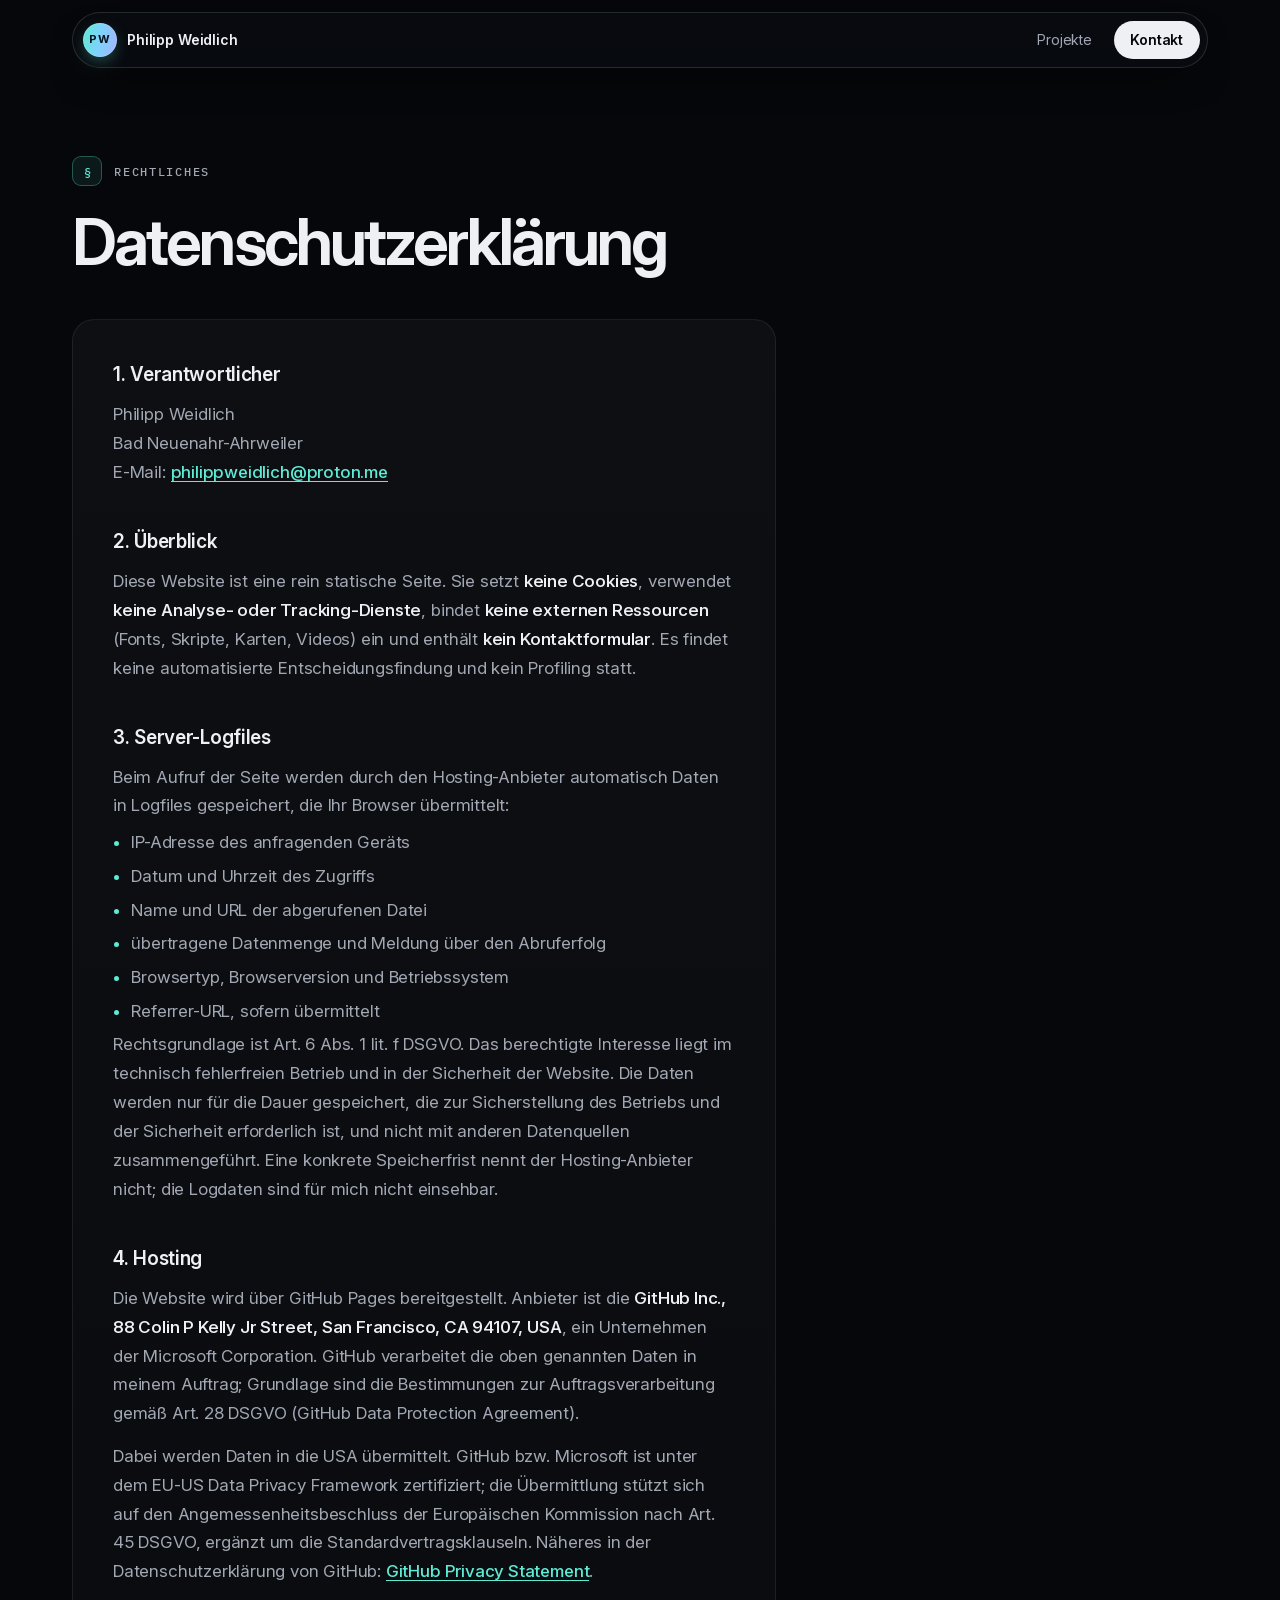
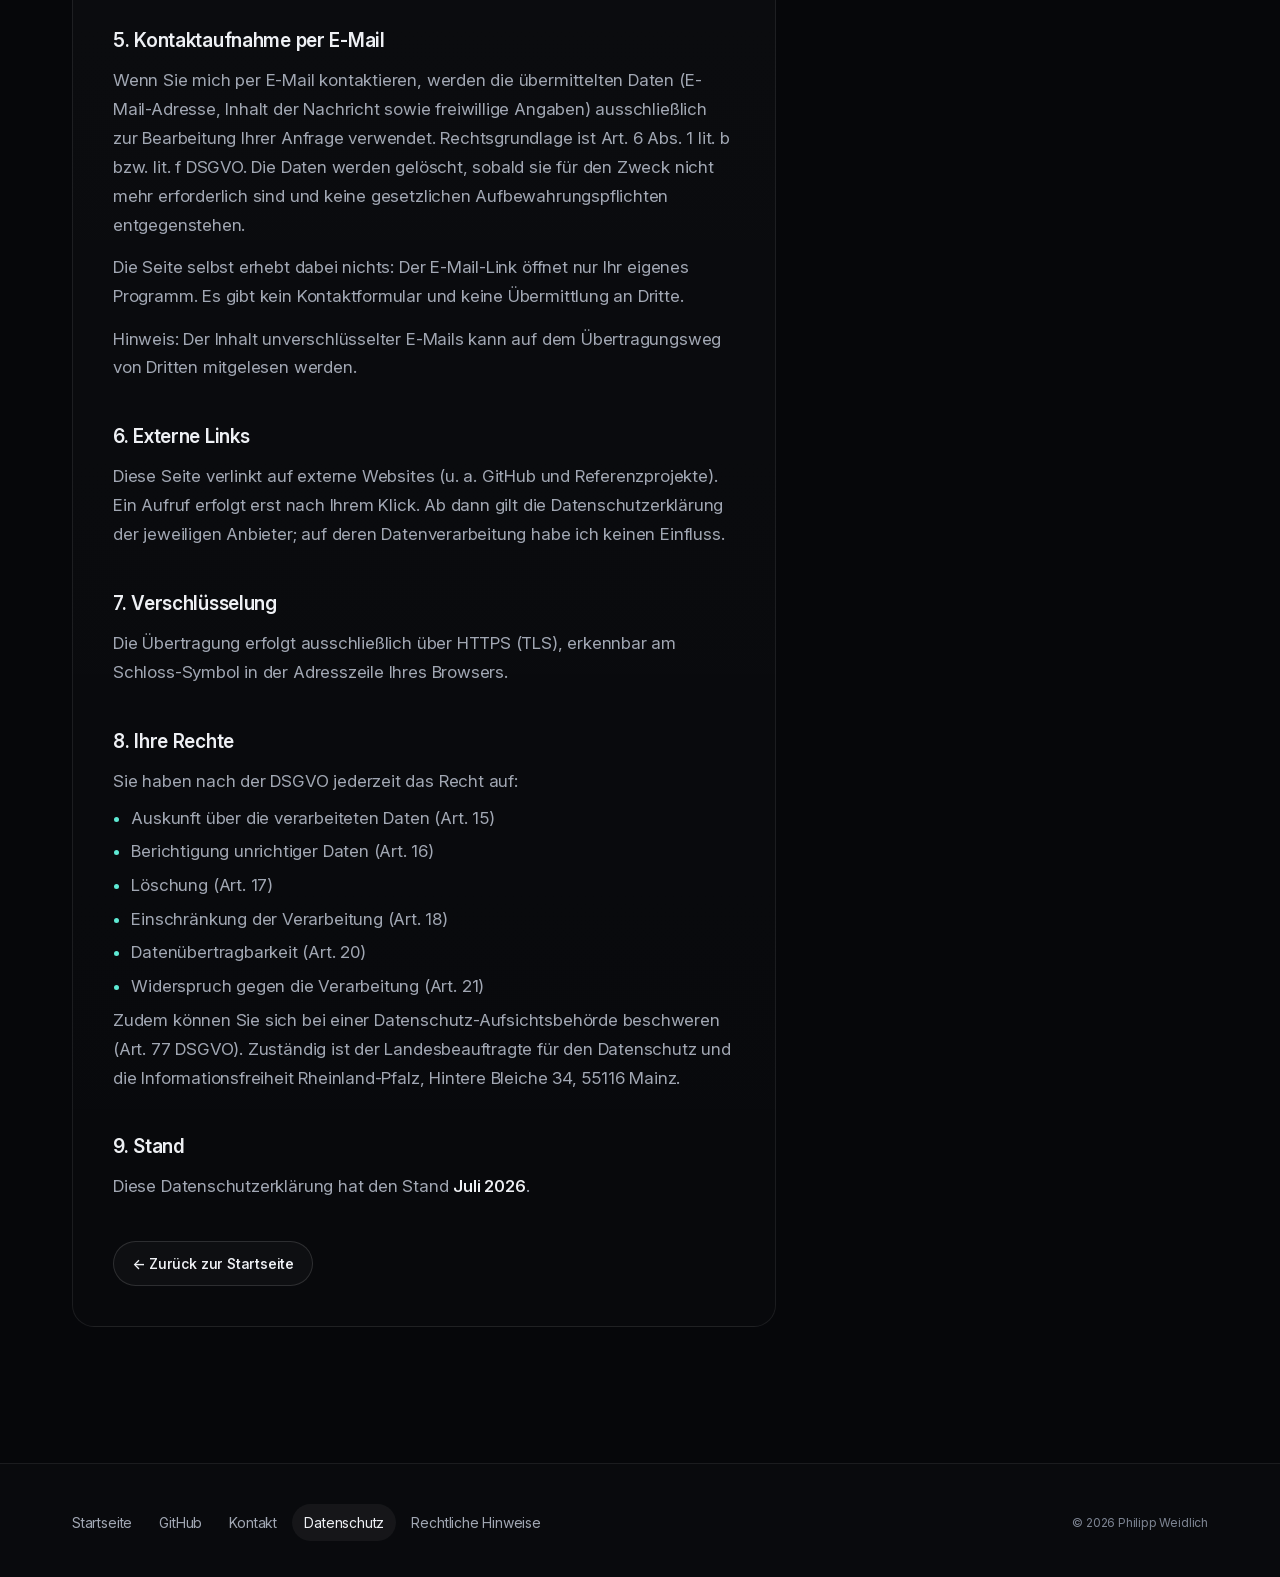
==== commit aa71348e: "Hero mit Netzwerk-Animation, bedienbares Terminal, Befehlspalette Dazu Ortszeit, Lichtkanten an den " ====
--- a/datenschutz.html
+++ b/datenschutz.html
@@ -19,7 +19,7 @@
   <link rel="manifest" href="site.webmanifest">
 
   <link rel="preload" href="assets/fonts/InterVariable.woff2" as="font" type="font/woff2" crossorigin>
-  <link rel="stylesheet" href="css/style.css?v=2">
+  <link rel="stylesheet" href="css/style.css?v=5">
 </head>
 
 <body>
@@ -174,6 +174,6 @@
     </div>
   </footer>
 
-  <script src="js/main.js?v=2" defer></script>
+  <script src="js/main.js?v=5" defer></script>
 </body>
 </html>
--- a/css/style.css
+++ b/css/style.css
@@ -9,7 +9,7 @@
 
    Aufbau: 1 Schrift · 2 Tokens · 3 Basis · 4 Hintergrund · 5 Raster
            6 Kopfzeile · 7 Bausteine · 8 Hero · 9 Sektionen
-           10 Referenzen · 11 Projekt · 12 Kontakt · 13 Footer
+           10 Referenzen (10.2 Logos, 10.3 AhrComp im Fenster) · 11 Projekt · 12 Kontakt · 13 Footer
            14 Textseiten · 15 Bewegung · 16 A11y/Druck
    ============================================================ */
 
@@ -30,6 +30,16 @@
   ascent-override: 96.9%;
   descent-override: 24.1%;
   line-gap-override: 0%;
+}
+/* Feste Monospace-Schrift (IBM Plex Mono 500, OFL) – dieselbe Datei wie in
+   der AhrComp-Vorschau. Damit sehen Terminal, Labels und Tags auf jedem
+   System gleich aus; fehlt ein Zeichen, greift die System-Schrift. */
+@font-face {
+  font-family: "Site Mono";
+  src: url("../assets/fonts/ahrcomp/plex-mono-500.woff2") format("woff2");
+  font-weight: 400 600;
+  font-style: normal;
+  font-display: swap;
 }
 
 
@@ -65,7 +75,7 @@
   /* Schrift */
   --font-sans: "Site Sans", "Site Sans Fallback", ui-sans-serif, system-ui,
                -apple-system, "Segoe UI", Roboto, Helvetica, Arial, sans-serif;
-  --font-mono: ui-monospace, "Cascadia Code", "SF Mono", "JetBrains Mono",
+  --font-mono: "Site Mono", ui-monospace, "Cascadia Code", "SF Mono", "JetBrains Mono",
                Menlo, Consolas, "Liberation Mono", monospace;
 
   --fs-xs:   0.75rem;
@@ -1116,6 +1126,15 @@
 }
 @media (min-width: 64rem) {
   .refs { grid-template-columns: repeat(3, minmax(0, 1fr)); }
+  /* Breite Karte: zwei Spalten, damit die Reihen ohne Lücke aufgehen */
+  .ref--wide { grid-column: span 2; }
+  .ref--wide .ref__text { max-width: 54ch; }
+  .refs .ref.ref--wide .ref__foot { flex-direction: row; align-items: center; }
+}
+/* Tablet: bleibt unten eine Karte allein, nimmt sie die volle Breite.
+   "gerade", weil die hervorgehobene Karte schon eine ganze Reihe belegt. */
+@media (min-width: 40rem) and (max-width: 63.999rem) {
+  .refs > .ref:last-child:nth-child(even) { grid-column: 1 / -1; }
 }
 
 .ref {
@@ -1131,14 +1150,19 @@
   transition: transform var(--dur) var(--ease),
               border-color var(--dur) var(--ease);
 }
-/* Verlaufskante beim Hover – per Maske nur der 1px-Rand sichtbar */
-.ref::before {
+/* Lichtkante beim Hover – per Maske nur der 1px-Rand sichtbar. Das Licht
+   folgt dem Mauszeiger (--mx/--my setzt js/main.js), darunter liegt ein
+   schwacher Verlauf, damit die Kante auch per Tastatur-Fokus zu sehen ist. */
+.ref::before,
+.tile::before {
   content: "";
   position: absolute;
   inset: -1px;
   padding: 1px;
   border-radius: inherit;
-  background: var(--grad-edge);
+  background:
+    radial-gradient(20rem circle at var(--mx, 50%) var(--my, 0%), rgba(125, 211, 252, 0.95), rgba(94, 234, 212, 0.35) 38%, transparent 68%),
+    linear-gradient(135deg, rgba(94, 234, 212, 0.4), rgba(125, 211, 252, 0.12) 45%, rgba(165, 180, 252, 0.4));
   -webkit-mask: linear-gradient(#000 0 0) content-box, linear-gradient(#000 0 0);
   -webkit-mask-composite: xor;
   mask: linear-gradient(#000 0 0) content-box, linear-gradient(#000 0 0);
@@ -1147,7 +1171,11 @@
   pointer-events: none;
   transition: opacity var(--dur) var(--ease);
 }
-.ref:hover::before, .ref:focus-within::before { opacity: 1; }
+.ref:hover::before, .ref:focus-within::before, .tile:hover::before { opacity: 1; }
+/* Die Kachel schneidet ihren Inhalt ab (Topologie) – die Lichtkante liegt
+   deshalb innen und ersetzt beim Hover die Haarlinie. */
+.tile::before { inset: 0; }
+.tile:hover { border-color: transparent; }
 @media (prefers-reduced-motion: no-preference) {
   .ref:hover { transform: translateY(-4px); }
 }
@@ -1304,47 +1332,213 @@
   stroke: var(--ok);
   stroke-width: 1.5;
 }
-.window__body {
+
+
+/* 10.2 Logos der Auftraggeber
+   Ruhe: weiße Silhouette – die Seite bleibt einfarbig. Hover/Fokus:
+   Originalfarben blenden über, dahinter leuchtet die Markenfarbe
+   (--brand, je Karte) als Licht. Geräte ohne Hover zeigen gleich Farbe.
+   Dateien: assets/refs/<name>.png und <name>-mono.png */
+.ref--ahrcomp  { --brand: 196, 30, 36; }
+.ref--floral   { --brand: 192, 173, 146; }
+.ref--physio   { --brand: 178, 204, 70; }
+.ref--simon    { --brand: 243, 173, 43; }
+.ref--weinhaus { --brand: 217, 162, 74; }
+.ref--kanzlei  { --brand: 177, 135, 63; }
+.ref--schaefer { --brand: 46, 125, 104; }
+.ref--hotel    { --brand: 207, 175, 123; }
+
+.logo-mono,
+.logo-color {
+  grid-area: 1 / 1;
+  width: auto;
+  height: auto;
+  transition: opacity var(--dur) var(--ease),
+              transform 0.5s var(--ease-out);
+}
+.logo-mono  { opacity: 0.62; }
+.logo-color { opacity: 0; transform: scale(0.94); }
+
+/* Bühne in der Karte */
+.ref__logo {
+  position: relative;
   display: grid;
-  gap: 0.6rem;
-  padding: 1.15rem 1.15rem 1.3rem;
-}
-.sk {
+  place-items: center;
+  overflow: hidden;
+  height: 6.5rem;
+  margin-bottom: 0.35rem;
+  border: 1px solid var(--line);
+  border-radius: var(--radius);
+  background: linear-gradient(180deg, rgba(255, 255, 255, 0.03), rgba(255, 255, 255, 0.008));
+  transition: border-color var(--dur) var(--ease);
+}
+/* Punktraster als Bühnenboden, zum Rand hin ausgeblendet */
+.ref__logo::before {
+  content: "";
+  position: absolute;
+  inset: 0;
+  background: radial-gradient(rgba(255, 255, 255, 0.08) 1px, transparent 1.3px) 0 0 / 14px 14px;
+  -webkit-mask-image: radial-gradient(ellipse 65% 75% at 50% 50%, #000, transparent);
+  mask-image: radial-gradient(ellipse 65% 75% at 50% 50%, #000, transparent);
+}
+/* Licht in der Markenfarbe */
+.ref__logo::after {
+  content: "";
+  position: absolute;
+  inset: -40% -10%;
+  background: radial-gradient(closest-side, rgba(var(--brand), 0.32), transparent 80%);
+  opacity: 0;
+  transform: scale(0.75);
+  transition: opacity var(--dur) var(--ease), transform 0.6s var(--ease-out);
+}
+.ref__logo img {
   position: relative;
-  display: block;
+  z-index: 1;
+  max-width: 78%;
+  max-height: 3.4rem;
+}
+/* Fast quadratische Logos wirken sonst zu klein */
+.ref--simon .ref__logo img { max-height: 4.4rem; }
+.ref--hotel .ref__logo img { max-height: 4.6rem; }
+/* Wortmarke ohne Bildzeichen – schwer und breit, darum kleiner */
+.ref--ahrcomp .ref__logo img { max-height: 2.4rem; max-width: 62%; }
+
+.ref:hover .ref__logo,
+.ref:focus-within .ref__logo { border-color: rgba(var(--brand), 0.4); }
+.ref:hover .ref__logo::after,
+.ref:focus-within .ref__logo::after { opacity: 1; transform: scale(1); }
+.ref:hover .logo-mono,
+.ref:focus-within .logo-mono { opacity: 0; transform: scale(1.04); }
+.ref:hover .logo-color,
+.ref:focus-within .logo-color { opacity: 1; transform: scale(1); }
+
+/* AhrComp: die Seite steht im Kleinformat im Browserfenster (10.3).
+   Die Bühne gibt es dort nur, solange das Fenster ausgeblendet ist. */
+@media (min-width: 52rem) {
+  .ref__logo--compact { display: none; }
+}
+
+/* Breite Karten: Bühne rechts über die volle Höhe */
+@media (min-width: 64rem) {
+  .ref--wide {
+    display: grid;
+    grid-template-columns: minmax(0, 1fr) minmax(0, 0.85fr);
+    grid-template-rows: auto auto auto 1fr;
+    column-gap: 1.75rem;
+    row-gap: 0.85rem;
+  }
+  .ref--wide > * { grid-column: 1; }
+  .ref--wide > .ref__logo {
+    grid-column: 2;
+    grid-row: 1 / -1;
+    height: auto;
+    min-height: 9rem;
+    margin: 0;
+  }
+  .ref--wide .ref__logo img { max-height: 4rem; }
+  .ref--wide .ref__foot { align-self: end; }
+}
+
+/* Logo-Laufband über den Karten – jedes Logo verlinkt die Seite */
+.logo-band {
+  position: relative;
   overflow: hidden;
-  height: 0.55rem;
-  border-radius: 5px;
-  background: rgba(255, 255, 255, 0.065);
-}
-.sk--nav  { width: 38%; height: 0.5rem; margin-bottom: 0.6rem; background: rgba(255, 255, 255, 0.05); }
-.sk--h1   { width: 72%; height: 1.25rem; background: linear-gradient(90deg, rgba(255, 255, 255, 0.18), rgba(255, 255, 255, 0.07)); }
-.sk--line { width: 92%; }
-.sk--short { width: 58%; }
-.sk--btn  { width: 6.5rem; height: 1.6rem; margin-top: 0.35rem; border-radius: 999px; background: var(--grad); opacity: 0.8; }
-.sk-grid {
+  margin-bottom: clamp(1.75rem, 4vw, 2.75rem);
+  padding-block: 0.9rem;
+  border-block: 1px solid var(--line);
+  background: rgba(255, 255, 255, 0.012);
+  -webkit-mask-image: linear-gradient(90deg, transparent, #000 10%, #000 90%, transparent);
+  mask-image: linear-gradient(90deg, transparent, #000 10%, #000 90%, transparent);
+}
+.logo-band__track {
+  display: flex;
+  width: max-content;
+}
+.logo-band__list {
+  display: flex;
+  flex: none;
+  align-items: center;
+}
+.logo-band__item a {
   display: grid;
-  grid-template-columns: repeat(3, minmax(0, 1fr));
-  gap: 0.5rem;
-  margin-top: 0.7rem;
-}
-.sk-grid span {
+  place-items: center;
   height: 3.75rem;
-  border: 1px solid var(--line);
-  border-radius: 8px;
-  background: rgba(255, 255, 255, 0.035);
-}
+  margin-inline: clamp(0.5rem, 1vw, 1rem);
+  padding-inline: clamp(1rem, 2vw, 1.75rem);
+  border-radius: var(--radius-sm);
+}
+.logo-band__item a:focus-visible {
+  outline: 2px solid var(--accent);
+  outline-offset: -2px;
+}
+.logo-band__item img {
+  max-width: 11rem;
+  max-height: 2.4rem;
+}
+.logo-band__item--simon img,
+.logo-band__item--hotel img { max-height: 3.2rem; }
+.logo-band__item--ahrcomp img { max-height: 1.55rem; }
+.logo-band__item .logo-mono { opacity: 0.5; }
+.logo-band__item a:hover .logo-mono,
+.logo-band__item a:focus-visible .logo-mono { opacity: 0; }
+.logo-band__item a:hover .logo-color,
+.logo-band__item a:focus-visible .logo-color { opacity: 1; transform: scale(1.04); }
 @media (prefers-reduced-motion: no-preference) {
-  .sk:not(.sk--btn)::after {
-    content: "";
-    position: absolute;
-    inset: 0;
-    transform: translateX(-100%);
-    background: linear-gradient(90deg, transparent, rgba(255, 255, 255, 0.09), transparent);
-    animation: shimmer 3.2s var(--ease) infinite;
-  }
-}
-@keyframes shimmer { 60%, 100% { transform: translateX(100%); } }
+  .logo-band__track { animation: marquee 42s linear infinite; }
+  .logo-band:hover .logo-band__track,
+  .logo-band:focus-within .logo-band__track { animation-play-state: paused; }
+}
+
+/* Touch: kein Hover – Farbe gleich zeigen */
+@media (hover: none) {
+  .logo-mono,
+  .logo-band__item .logo-mono { opacity: 0; }
+  .logo-color { opacity: 1; transform: none; }
+  .ref__logo::after { opacity: 0.6; transform: none; }
+}
+
+
+/* 10.3 AhrComp im Kleinformat (im Browserfenster der ersten Karte)
+   Erster Bildschirm von ahrcomp.de, Regeln in css/ahrcomp-mini.css – dort
+   ist jedes Maß in --u angegeben: 1 Pixel der Originalseite bei 1440 px
+   Breite. Das Fenster zeigt also genau den Ausschnitt 1440 × 900.
+   Feste Vorschau ohne Scrollen; live ist der Öffnungsstatus.
+   Ruhe grau, abgedunkelt und still wie die weißen Logos; Hover/Fokus:
+   Originalfarben, das Herstellerband läuft. */
+.window__screen {
+  --u: calc(100cqw / 1440);
+  container-type: inline-size;
+  position: relative;
+  overflow: hidden;
+  aspect-ratio: 1440 / 900;
+  background: #f1eee7;
+}
+/* Leichter Glasreflex über dem "Bildschirm" */
+.window__screen::after {
+  content: "";
+  position: absolute;
+  inset: 0;
+  background: linear-gradient(160deg, rgba(255, 255, 255, 0.06), transparent 40%);
+  pointer-events: none;
+}
+.window__screen .mini {
+  filter: grayscale(1) brightness(0.4) contrast(1.1);
+  transition: filter 0.6s var(--ease);
+}
+.ref:hover .window__screen .mini,
+.ref:focus-within .window__screen .mini { filter: none; }
+/* Herstellerband steht in Ruhe still und läuft nur beim Hover/Fokus
+   (drei Klassen tief, weil ahrcomp-mini.css die animation-Kurzform setzt) */
+.window__screen .mini .ac-marquee__track { animation-play-state: paused; }
+.ref:hover .window__screen .mini .ac-marquee__track,
+.ref:focus-within .window__screen .mini .ac-marquee__track { animation-play-state: running; }
+@media (hover: none) {
+  .window__screen .mini { filter: none; }
+}
+@media (prefers-reduced-motion: reduce) {
+  .window__screen .ac-marquee__track,
+  .window__screen .ac-dot { animation: none; }
+}
 
 
 /* --- 11 Eigenes Projekt ------------------------------------- */
@@ -1836,12 +2030,15 @@
   .btn, .chip, .badge, .ref, .tile, .spec, .project, .contact, .term {
     border: 1px solid CanvasText;
   }
-  .backdrop, .progress { display: none; }
+  .backdrop, .progress, .hero__net, .site-footer__giant, .contact__beam { display: none; }
+  .cmdk, .cmdk-btn, .kbd { border: 1px solid CanvasText; }
+  .cmdk__opt[aria-selected="true"] { outline: 2px solid Highlight; outline-offset: -2px; }
   :focus-visible { outline-color: Highlight; }
 }
 
 @media print {
   .site-header, .skip-link, .backdrop, .progress, .marquee,
+  .hero__net, .site-footer__giant, .contact__beam, .toast, .cmdk,
   .term, .window, .player, .contact__glow, .nav-toggle, [data-copy] { display: none !important; }
   html, body { background: #fff; color: #000; }
   body { font-size: 11pt; }
@@ -1854,3 +2051,350 @@
   .ref__text, .tile__text, .prose p, .hero__lead, .legal__body p { color: #222; }
   a[href^="http"]::after { content: " (" attr(href) ")"; font-size: 0.85em; color: #555; }
 }
+
+
+/* --- 17 Ausbau (09.11.2026) ---------------------------------- */
+/* Lebendes Netzwerk im Hero, bedienbares Terminal, Befehlspalette,
+   Lichtkante am Kontaktfeld, großer Schriftzug im Footer. */
+
+/* 17.1 Weicher Übergang zwischen den Seiten (wo der Browser es kann) */
+@media (prefers-reduced-motion: no-preference) {
+  @view-transition { navigation: auto; }
+}
+
+/* 17.2 Tastenkappe */
+.kbd {
+  display: inline-grid;
+  place-items: center;
+  min-width: 1.5rem;
+  padding: 0.05rem 0.4rem;
+  border: 1px solid var(--line-2);
+  border-bottom-width: 2px;
+  border-radius: 6px;
+  background: var(--glass-2);
+  color: var(--text-muted);
+  font-family: var(--font-mono);
+  font-size: 0.6875rem;
+  line-height: 1.5;
+  white-space: nowrap;
+}
+
+/* 17.3 Hero: Netzwerk auf dem Raster (zeichnet js/main.js, Abschnitt 10).
+   Reicht bis unter die Kopfzeile, läuft nach unten aus. */
+.hero { isolation: isolate; }
+.hero__net {
+  position: absolute;
+  top: -4.25rem;
+  left: 0;
+  z-index: -1;
+  width: 100%;
+  height: calc(100% + 4.25rem);
+  pointer-events: none;
+  -webkit-mask-image: linear-gradient(#000 55%, transparent);
+  mask-image: linear-gradient(#000 55%, transparent);
+}
+/* Schmal liegt das Netz direkt hinter dem Fließtext – dort leiser */
+@media (max-width: 63.999rem) {
+  .hero__net { opacity: 0.55; }
+}
+
+/* Name: jede Zeile schiebt sich aus ihrer Kante. Füllmodus nur
+   "backwards" – danach wirkt nichts nach. */
+@media (prefers-reduced-motion: no-preference) {
+  .hero__name span { animation: name-in 1.15s var(--ease-out) 0.1s backwards; }
+  .hero__name span + span { animation-delay: 0.24s; }
+}
+@keyframes name-in {
+  from { opacity: 0; clip-path: inset(0 0 100% 0); transform: translate3d(0, 0.4em, 0); }
+  to   { opacity: 1; clip-path: inset(0 0 -20% 0); transform: none; }
+}
+
+/* Ortszeit in der Eckdaten-Leiste */
+.stats__k:has(.stats__clock) {
+  display: flex;
+  flex-wrap: wrap;
+  justify-content: space-between;
+  gap: 0 0.75rem;
+}
+.stats__clock {
+  color: var(--accent);
+  white-space: nowrap;
+}
+
+/* 17.4 Terminal mit Eingabezeile */
+.term {
+  transition: border-color var(--dur) var(--ease), box-shadow var(--dur) var(--ease);
+}
+.term:focus-within {
+  border-color: rgba(94, 234, 212, 0.45);
+  box-shadow: var(--shadow-deep), 0 0 110px -30px rgba(94, 234, 212, 0.5);
+}
+.term.is-live { cursor: text; }
+.term__body {
+  max-height: 31em;
+  overflow-y: auto;
+  scrollbar-width: thin;
+  scrollbar-color: var(--line-2) transparent;
+}
+.term__row {
+  display: flex;
+  align-items: baseline;
+}
+.term__row .tp { flex: none; }
+.term__input {
+  flex: 1;
+  min-width: 0;
+  padding: 0;
+  border: 0;
+  border-radius: 0;
+  background: none;
+  color: var(--text);
+  font: inherit;
+  letter-spacing: inherit;
+  caret-color: var(--accent);
+}
+/* Fokus zeigt der leuchtende Rahmen des Terminals */
+.term__input:focus-visible { outline: 0; }
+.term__input::placeholder { color: var(--text-dim); opacity: 1; }
+/* iOS zoomt bei Eingaben unter 16px in die Seite */
+@media (hover: none) {
+  .term__input { font-size: 16px; }
+}
+.term__link {
+  color: var(--accent-2);
+  text-decoration: underline;
+  text-decoration-thickness: 1px;
+  text-underline-offset: 3px;
+}
+.term__link:hover { color: var(--accent); }
+.tl--wide { grid-template-columns: 12ch minmax(0, 1fr); padding-left: 0; }
+.t-dim { color: var(--text-dim); }
+.t-err { color: #fca5a5; }
+
+/* 17.5 Knopf für die Befehlspalette in der Kopfzeile */
+.cmdk-btn {
+  display: inline-flex;
+  align-items: center;
+  gap: 0.55rem;
+  flex: none;
+  min-height: 2.5rem;
+  margin-left: auto;
+  padding: 0.3rem 0.5rem 0.3rem 0.8rem;
+  border: 1px solid var(--line);
+  border-radius: 999px;
+  background: var(--glass);
+  color: var(--text-muted);
+  font-size: var(--fs-sm);
+  cursor: pointer;
+  transition: color var(--dur-fast) var(--ease),
+              border-color var(--dur-fast) var(--ease),
+              background-color var(--dur-fast) var(--ease);
+}
+.cmdk-btn:hover { color: var(--text); border-color: var(--line-2); background: var(--glass-2); }
+.cmdk-btn svg {
+  flex: none;
+  width: 0.95rem;
+  height: 0.95rem;
+  fill: none;
+  stroke: currentColor;
+  stroke-width: 1.6;
+  stroke-linecap: round;
+}
+@media (max-width: 63.999rem) {
+  .cmdk-btn {
+    justify-content: center;
+    width: 2.75rem;
+    height: 2.75rem;
+    padding: 0;
+    border-radius: 50%;
+  }
+  .cmdk-btn__label, .cmdk-btn__key { display: none; }
+}
+@media (max-width: 47.999rem) {
+  .cmdk-btn { border-color: var(--line-2); background: var(--glass-2); color: var(--text); }
+  .cmdk-btn + .nav-toggle { margin-left: -0.5rem; }
+}
+
+/* 17.6 Befehlspalette (Dialog baut js/main.js, Abschnitt 11) */
+.cmdk {
+  width: min(38rem, calc(100% - 2rem));
+  margin: 13vh auto auto;
+  padding: 0;
+  overflow: hidden;
+  border: 1px solid var(--line-2);
+  border-radius: var(--radius-lg);
+  background: rgba(11, 13, 18, 0.94);
+  color: var(--text);
+  box-shadow: var(--shadow-deep), 0 0 120px -40px rgba(94, 234, 212, 0.4);
+}
+.cmdk::backdrop {
+  background: rgba(3, 4, 6, 0.66);
+  -webkit-backdrop-filter: blur(5px);
+  backdrop-filter: blur(5px);
+}
+@media (prefers-reduced-motion: no-preference) {
+  .cmdk[open] { animation: cmdk-in 0.24s var(--ease-out); }
+}
+@keyframes cmdk-in {
+  from { opacity: 0; transform: translateY(-10px) scale(0.98); }
+}
+.cmdk__head {
+  display: flex;
+  align-items: center;
+  gap: 0.75rem;
+  padding: 0.85rem 1.1rem;
+  border-bottom: 1px solid var(--line);
+}
+.cmdk__head svg {
+  flex: none;
+  width: 1.1rem;
+  height: 1.1rem;
+  fill: none;
+  stroke: var(--text-dim);
+  stroke-width: 1.5;
+  stroke-linecap: round;
+}
+.cmdk__input {
+  flex: 1;
+  min-width: 0;
+  padding: 0.25rem 0;
+  border: 0;
+  background: none;
+  color: var(--text);
+  font: inherit;
+  font-size: 1.0625rem;
+  caret-color: var(--accent);
+}
+.cmdk__input:focus-visible { outline: 0; }
+.cmdk__input::placeholder { color: var(--text-dim); opacity: 1; }
+.cmdk__list {
+  max-height: min(23rem, 54vh);
+  overflow-y: auto;
+  overscroll-behavior: contain;
+  padding: 0.4rem;
+  scrollbar-width: thin;
+  scrollbar-color: var(--line-2) transparent;
+}
+.cmdk__opt {
+  display: grid;
+  grid-template-columns: minmax(0, 1fr) auto;
+  align-items: center;
+  gap: 1rem;
+  padding: 0.6rem 0.75rem;
+  border-radius: 12px;
+  cursor: pointer;
+}
+.cmdk__opt[aria-selected="true"] {
+  background: var(--glass-3);
+  box-shadow: inset 2px 0 0 var(--accent);
+}
+.cmdk__main {
+  overflow: hidden;
+  text-overflow: ellipsis;
+  white-space: nowrap;
+}
+.cmdk__title { font-size: var(--fs-sm); font-weight: 550; }
+.cmdk__hint {
+  margin-left: 0.6rem;
+  color: var(--text-dim);
+  font-family: var(--font-mono);
+  font-size: 0.6875rem;
+}
+.cmdk__kind {
+  color: var(--text-dim);
+  font-family: var(--font-mono);
+  font-size: 0.625rem;
+  letter-spacing: 0.12em;
+  text-transform: uppercase;
+}
+.cmdk__opt[aria-selected="true"] .cmdk__kind { color: var(--accent); }
+.cmdk__empty {
+  padding: 1.75rem 1rem;
+  color: var(--text-muted);
+  font-size: var(--fs-sm);
+  text-align: center;
+}
+.cmdk__foot {
+  display: flex;
+  align-items: center;
+  gap: 1.1rem;
+  padding: 0.6rem 1.1rem;
+  border-top: 1px solid var(--line);
+  color: var(--text-dim);
+  font-size: var(--fs-xs);
+}
+.cmdk__foot span { display: inline-flex; align-items: center; gap: 0.35rem; }
+@media (hover: none) {
+  .cmdk__foot { display: none; }
+}
+
+/* Kurze Rückmeldung am unteren Rand (z. B. "Adresse kopiert") */
+.toast {
+  position: fixed;
+  left: 50%;
+  bottom: 1.5rem;
+  z-index: 80;
+  max-width: calc(100% - 2rem);
+  padding: 0.6rem 1.1rem;
+  border: 1px solid rgba(94, 234, 212, 0.4);
+  border-radius: 999px;
+  background: rgba(11, 13, 18, 0.94);
+  color: var(--accent);
+  font-size: var(--fs-sm);
+  font-weight: 550;
+  box-shadow: var(--shadow-deep);
+  opacity: 0;
+  translate: -50% 0.5rem;
+  pointer-events: none;
+  transition: opacity var(--dur) var(--ease), translate var(--dur) var(--ease);
+}
+.toast.is-on { opacity: 1; translate: -50% 0; }
+
+/* 17.7 Kontakt: ein Lichtpunkt wandert um den Rahmen. Die Haarlinie
+   steckt mit im Element, deshalb ist der eigentliche Rand durchsichtig. */
+@property --beam {
+  syntax: "<angle>";
+  inherits: false;
+  initial-value: 0deg;
+}
+.contact { border-color: transparent; }
+.contact__beam {
+  position: absolute;
+  inset: 0;
+  padding: 1px;
+  border-radius: inherit;
+  background:
+    conic-gradient(from var(--beam), transparent 0 62%, rgba(94, 234, 212, 0.95) 80%, rgba(165, 180, 252, 0.95) 90%, transparent 100%),
+    linear-gradient(var(--line-2), var(--line-2));
+  -webkit-mask: linear-gradient(#000 0 0) content-box, linear-gradient(#000 0 0);
+  -webkit-mask-composite: xor;
+  mask: linear-gradient(#000 0 0) content-box, linear-gradient(#000 0 0);
+  mask-composite: exclude;
+  pointer-events: none;
+}
+@media (prefers-reduced-motion: no-preference) {
+  .contact__beam { animation: beam 9s linear infinite; }
+}
+@keyframes beam { to { --beam: 360deg; } }
+
+/* 17.8 Footer: großer Schriftzug, unten angeschnitten */
+.site-footer { overflow: hidden; }
+.site-footer:has(.site-footer__giant) { padding-bottom: 0; }
+.site-footer__giant {
+  margin-top: clamp(1.75rem, 4vw, 3rem);
+  margin-bottom: -0.12em;
+  text-align: center;
+  white-space: nowrap;
+  font-size: clamp(2.6rem, 13.2vw, 12.5rem);
+  font-weight: 700;
+  line-height: 0.9;
+  letter-spacing: -0.06em;
+  background: linear-gradient(180deg, rgba(255, 255, 255, 0.2) 15%, rgba(255, 255, 255, 0.03) 95%);
+  -webkit-background-clip: text;
+  background-clip: text;
+  color: transparent;
+  -webkit-text-stroke: 1px rgba(255, 255, 255, 0.09);
+  -webkit-user-select: none;
+  user-select: none;
+  pointer-events: none;
+}
